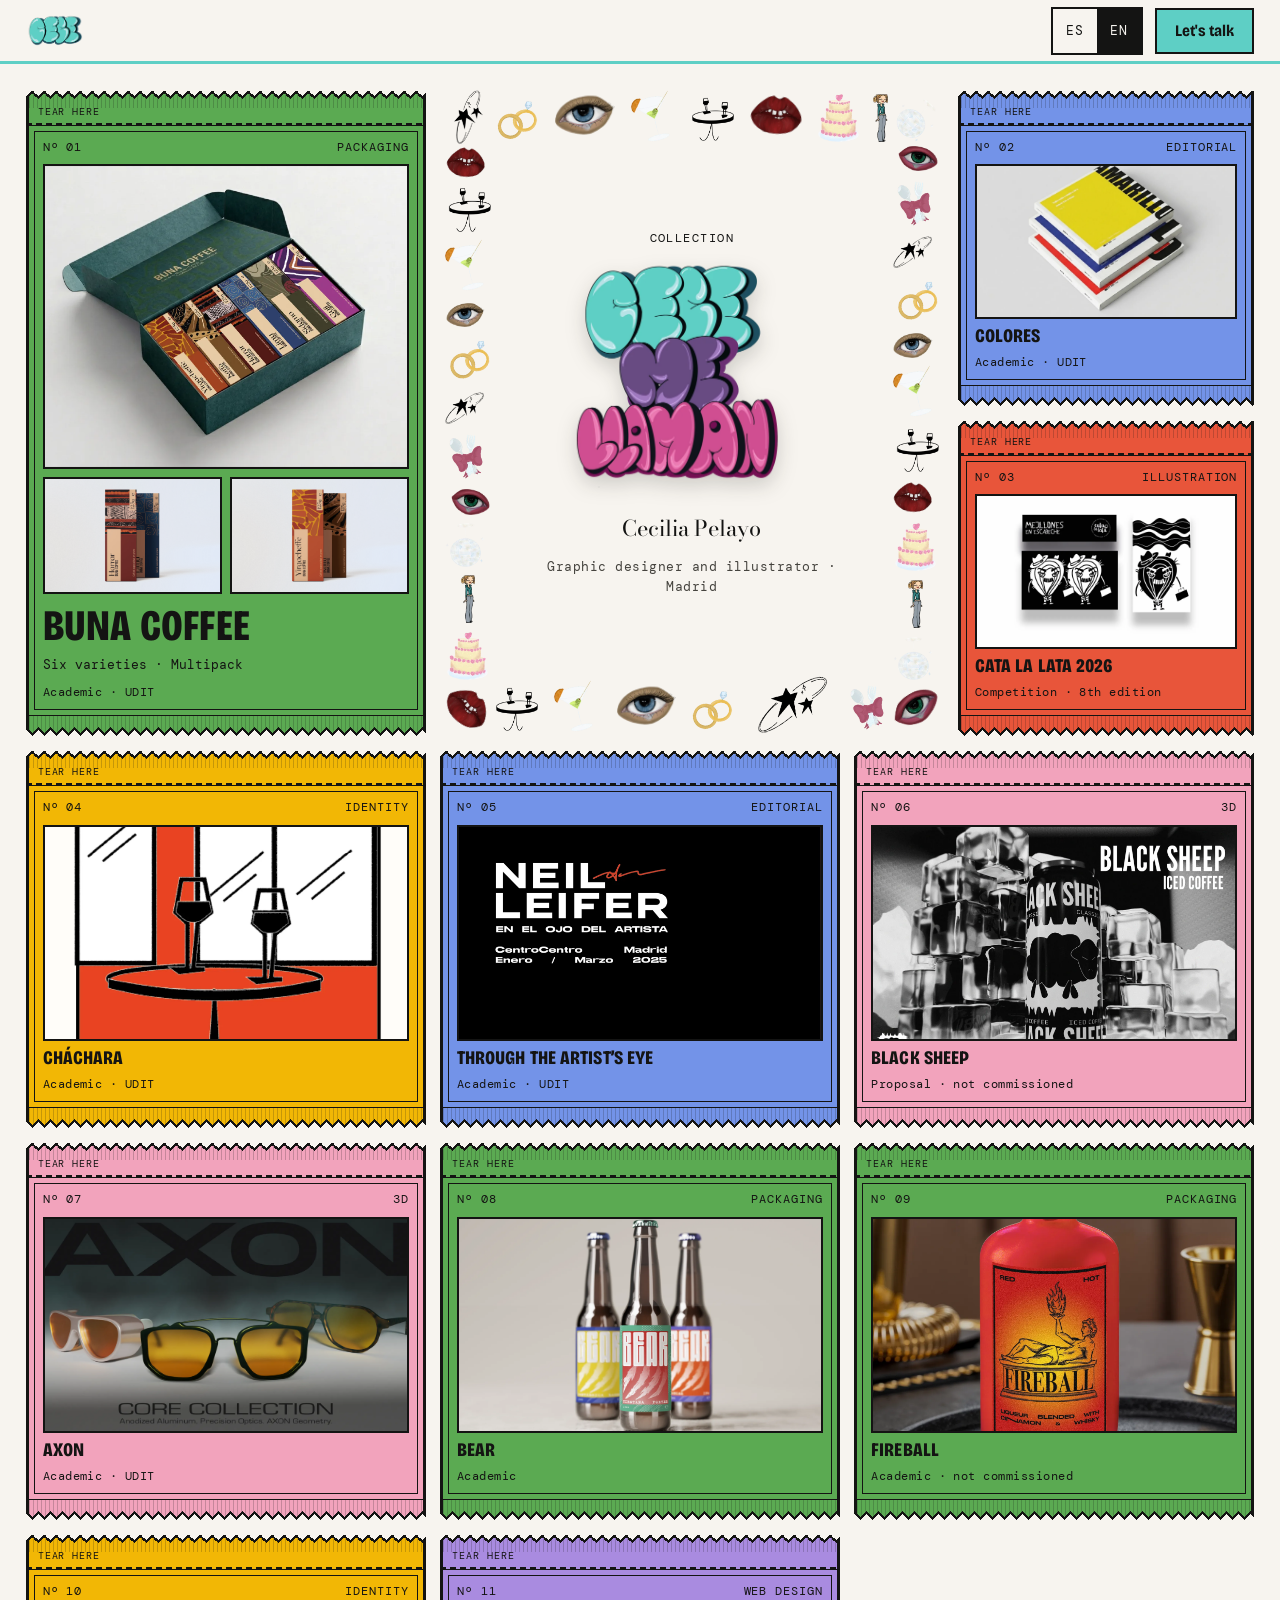
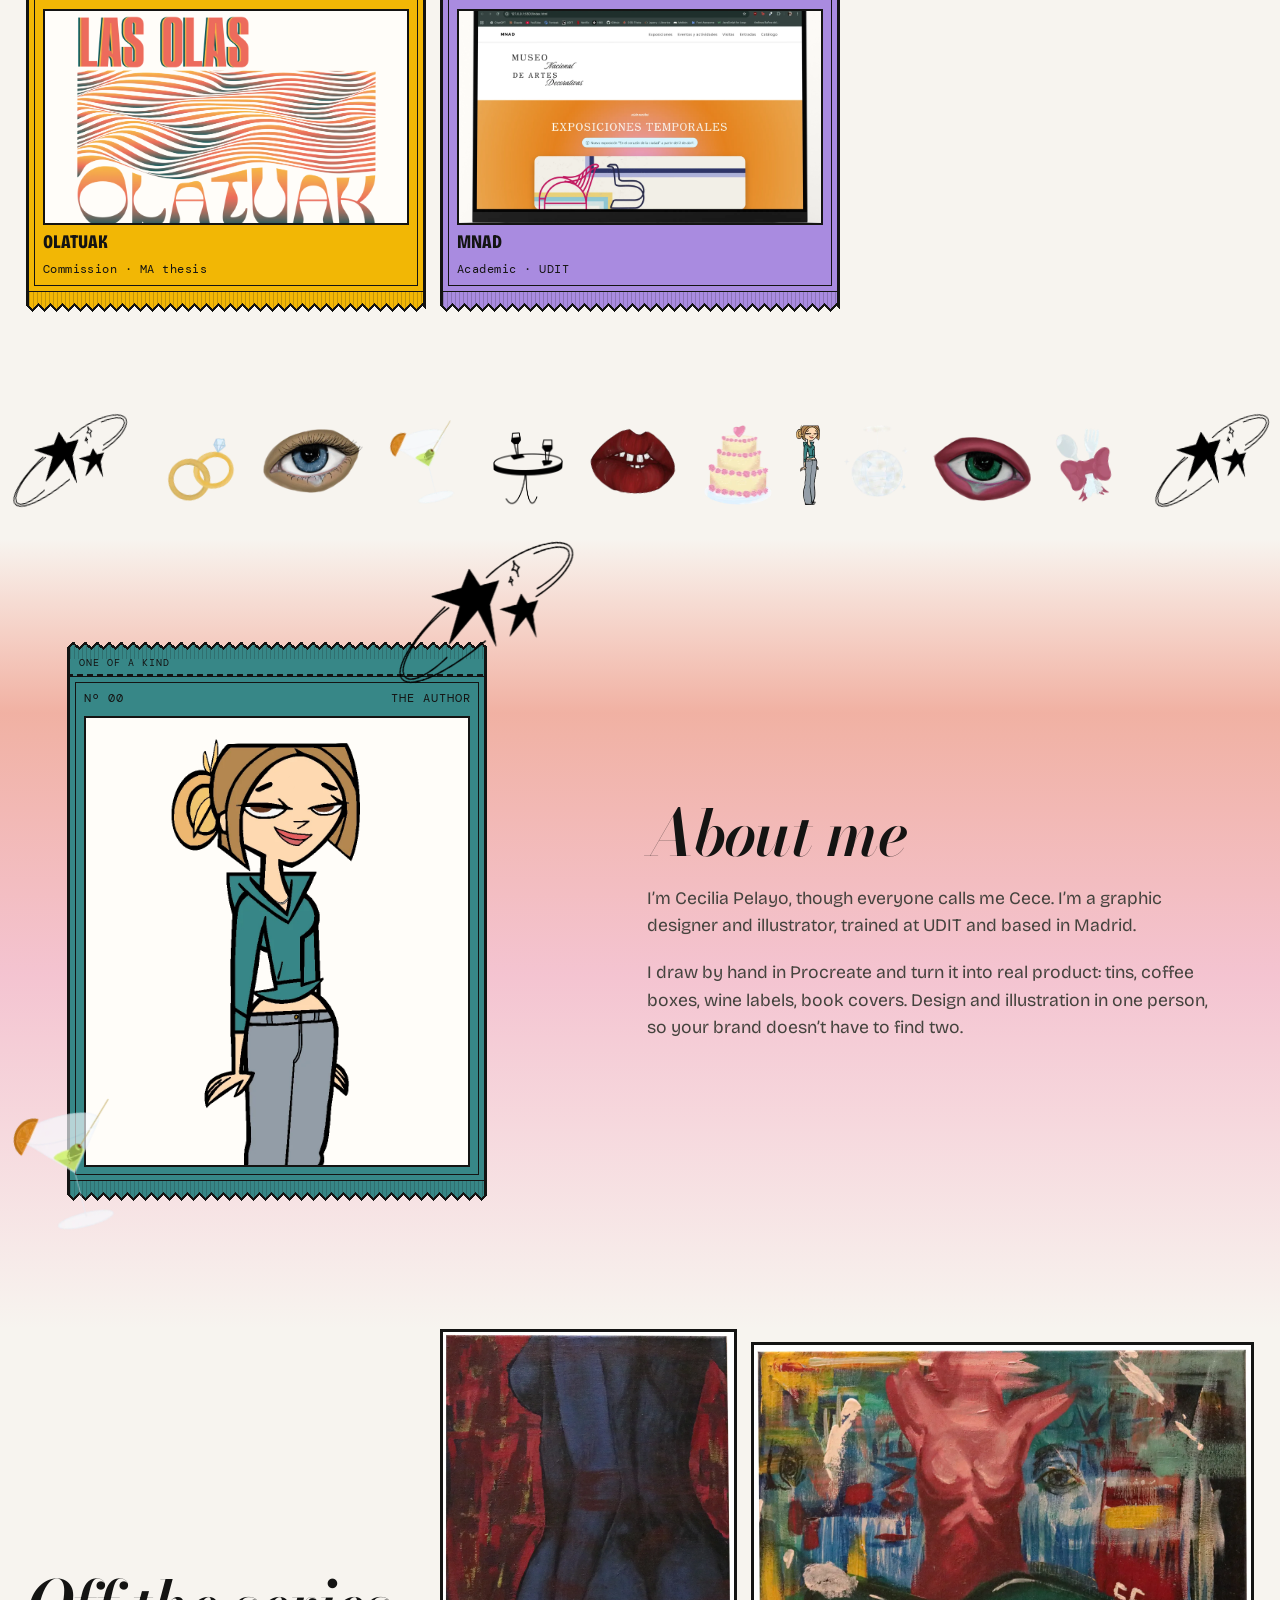
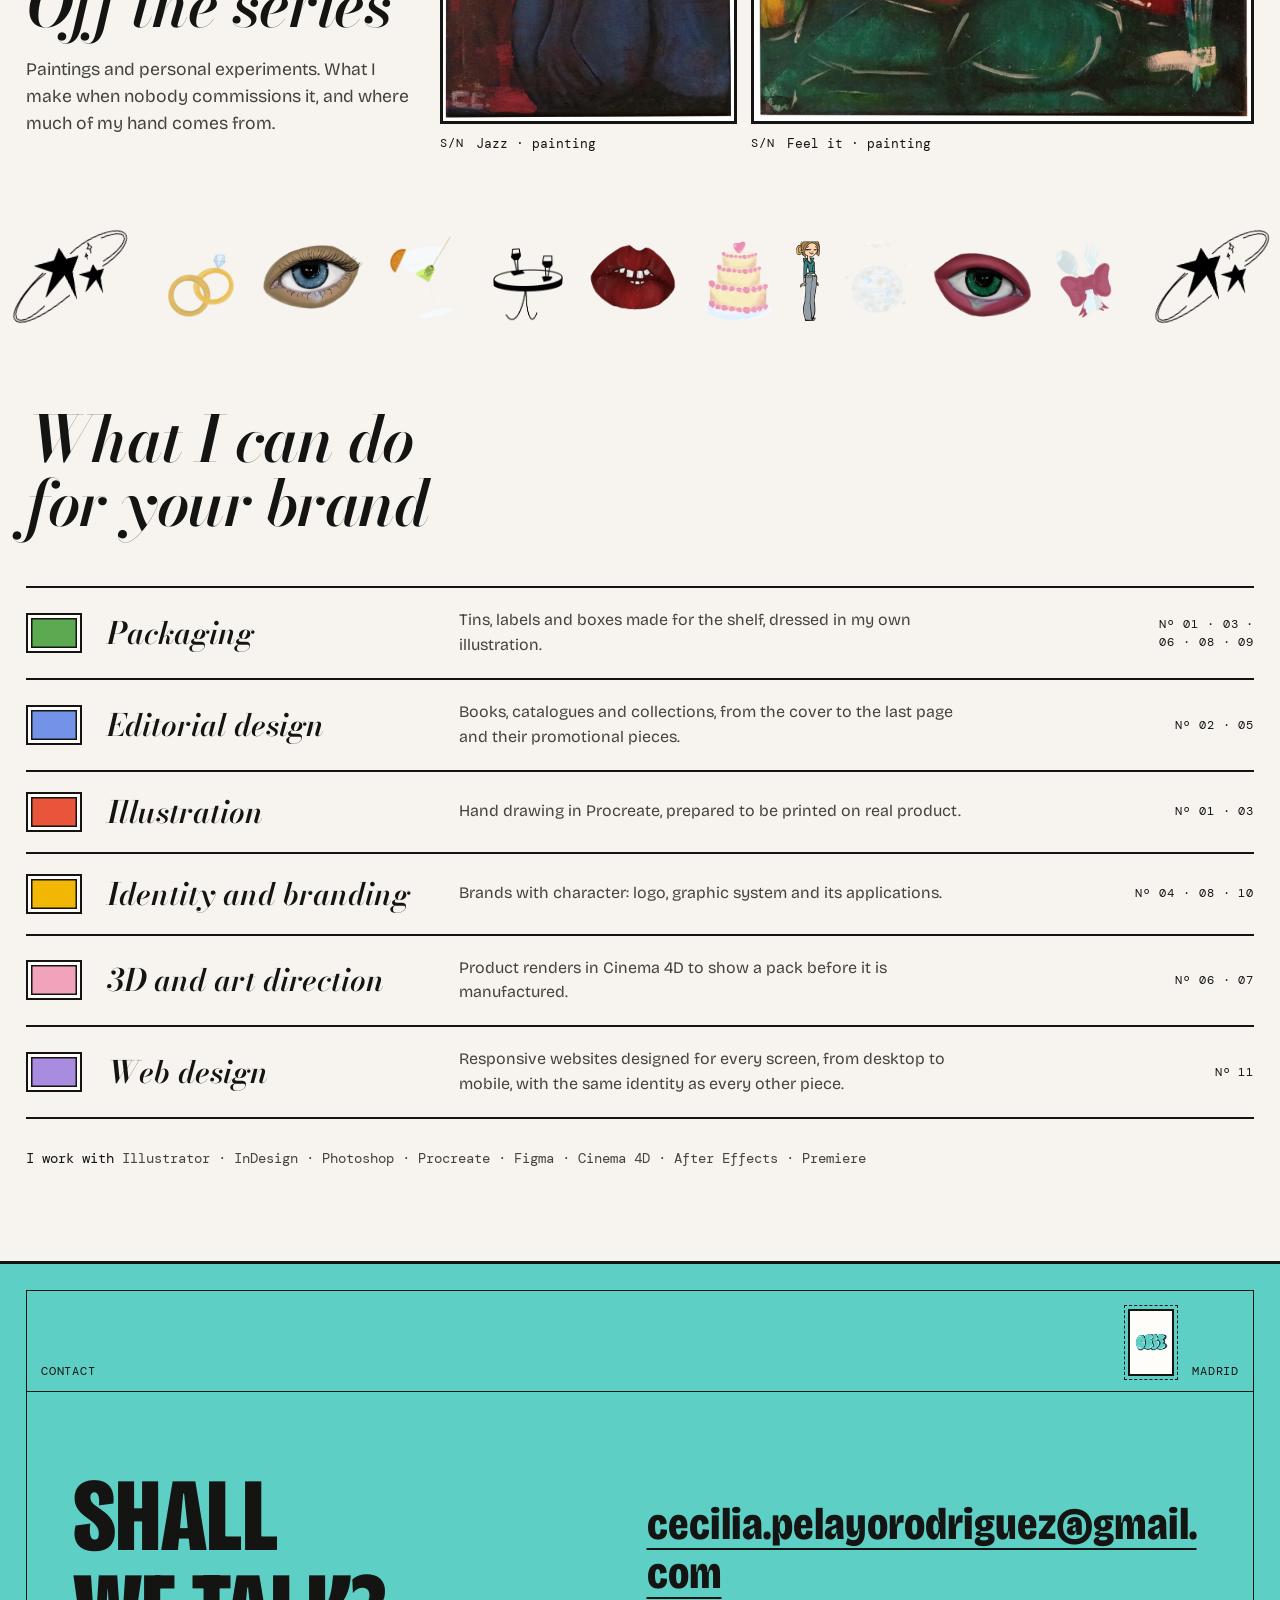
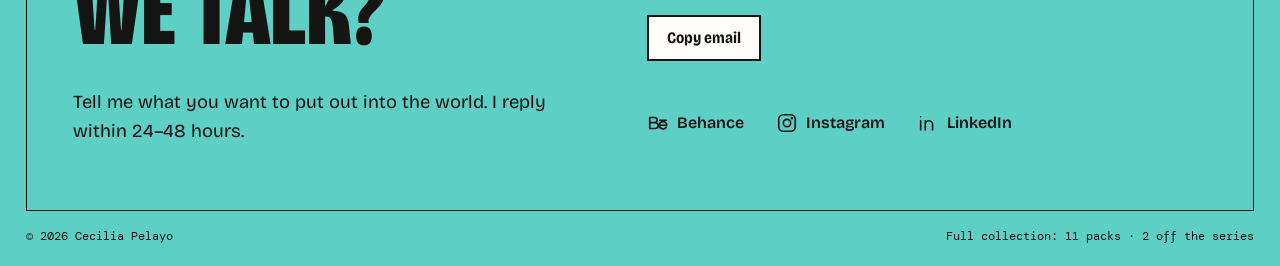
==== index.html @ 644911ad "feat(web): añadir el proyecto Nº 11 MNAD MNAD — Rediseño web: rediseño académico (UDIT, 2025) de la " ====
<!DOCTYPE html>
<html lang="es">
<head>
  <meta charset="UTF-8" />
  <meta name="viewport" content="width=device-width, initial-scale=1.0" />
  <title>Cecilia Pelayo · Diseño gráfico</title>
  <meta name="description" content="Cecilia Pelayo, diseñadora gráfica e ilustradora. Packaging, diseño editorial, ilustración e identidad: dibujo yo y lo convierto en producto." />
  <meta name="theme-color" content="#F6F3EE" />
  <link rel="icon" href="assets/img/brand/logo.webp" type="image/webp" />
  <script>
    // Si la página se va a mostrar en inglés, se oculta hasta aplicar los textos (evita el parpadeo en español)
    (function () {
      var saved = null;
      try { saved = localStorage.getItem('lang'); } catch (e) {}
      var lang = saved || (navigator.language || 'es').toLowerCase();
      if (lang.indexOf('es') !== 0) {
        var root = document.documentElement;
        root.classList.add('i18n-pending');
        // Red de seguridad: nunca se queda oculta si el JS principal falla
        setTimeout(function () { root.classList.remove('i18n-pending'); }, 1500);
      }
    })();
  </script>
  <link rel="preconnect" href="https://fonts.googleapis.com" />
  <link rel="preconnect" href="https://fonts.gstatic.com" crossorigin />
  <link href="https://fonts.googleapis.com/css2?family=Bodoni+Moda:ital,opsz,wght@0,6..96,400..700;1,6..96,400..700&family=Bricolage+Grotesque:opsz,wdth,wght@12..96,75..100,400..800&family=DM+Mono:wght@400;500&display=swap" rel="stylesheet" />
  <link rel="stylesheet" href="assets/css/style.css" />
</head>
<body>

<a class="skip-link" href="#coleccion" data-i18n="skip">Saltar a los proyectos</a>

<!-- Cabecera fija: logo, idioma y llamada a contacto -->
<header class="bar" id="bar">
  <a href="#top" class="bar-logo" aria-label="Cecilia Pelayo, inicio">
    <img src="assets/img/brand/logo.webp" alt="" width="1000" height="695" />
  </a>
  <div class="bar-actions">
    <div class="lang" role="group" aria-label="Idioma / Language">
      <button type="button" class="lang-btn" data-lang="es" aria-pressed="true">ES</button>
      <button type="button" class="lang-btn" data-lang="en" aria-pressed="false">EN</button>
    </div>
    <a href="#contacto" class="btn-action" data-i18n="cta">Hablemos</a>
  </div>
</header>

<main id="top">

  <!-- ══════════════════════════════════════
       ÁLBUM: portada con el nombre + sobres de cromos
  ══════════════════════════════════════ -->
  <section class="board" id="coleccion" aria-labelledby="name">

    <div class="master">
      <div class="master-band">
        <div class="master-frame" aria-hidden="true"></div>
        <div class="master-inner">
          <p class="master-kicker" data-i18n="album">Colección</p>
          <img class="master-logo" src="assets/img/brand/name.webp" alt="Cece me llaman" data-i18n-alt="nameAlt" width="1000" height="982" />
          <h1 class="master-claim" id="name">Cecilia Pelayo</h1>
          <p class="master-role"><span data-i18n="role">Diseñadora gráfica e ilustradora</span> <span class="place">Madrid</span></p>
        </div>
      </div>
    </div>

    <!-- Nº 01 — Buna Coffee (sobre grande). Los cromos de dentro los crea el script con data-images -->
    <button type="button" class="pack pack--lead ink-packaging" data-project="buna"
            data-images="assets/img/buna/cover.webp|assets/img/buna/1.webp|assets/img/buna/2.webp|assets/img/buna/3.webp">
      <span class="pack-cromos" aria-hidden="true"></span>
      <span class="pack-body"><span class="pack-face">
        <span class="pack-head"><span class="serial">Nº 01</span><span data-i18n="d.packaging">Packaging</span></span>
        <span class="pack-stack">
          <span class="pack-frame"><img src="assets/img/buna/cover.webp" alt="" loading="eager" /></span>
          <span class="pack-minis">
            <span class="pack-frame"><img src="assets/img/buna/1.webp" alt="" loading="eager" /></span>
            <span class="pack-frame"><img src="assets/img/buna/2.webp" alt="" loading="eager" /></span>
          </span>
        </span>
        <span class="pack-title" data-i18n="p.buna.short">Buna Coffee</span>
        <span class="pack-line" data-i18n="p.buna.line">Seis variedades · Pack colectivo</span>
        <span class="pack-ctx" data-i18n="p.buna.ctx">Académico · UDIT</span>
      </span></span>
      <span class="pack-strip" aria-hidden="true"><span data-i18n="pk.tear">Abrir por aquí</span></span>
    </button>

    <!-- Nº 02 — Colores -->
    <button type="button" class="pack ink-editorial" data-project="colores"
            data-images="assets/img/colores/1.webp|assets/img/colores/2.webp|assets/img/colores/3.webp|assets/img/colores/4.webp|assets/img/colores/5.webp|assets/img/colores/6.webp|assets/img/colores/7.webp|assets/img/colores/8.webp|assets/img/colores/9.webp|assets/img/colores/10.webp|assets/img/colores/11.webp">
      <span class="pack-cromos" aria-hidden="true"></span>
      <span class="pack-body"><span class="pack-face">
        <span class="pack-head"><span class="serial">Nº 02</span><span data-i18n="d.editorial">Editorial</span></span>
        <span class="pack-frame"><img src="assets/img/colores/cover.webp" alt="" loading="eager" /></span>
        <span class="pack-title" data-i18n="p.colores.short">Colores</span>
        <span class="pack-ctx" data-i18n="p.colores.ctx">Académico · UDIT</span>
      </span></span>
      <span class="pack-strip" aria-hidden="true"><span data-i18n="pk.tear">Abrir por aquí</span></span>
    </button>

    <!-- Nº 03 — Cata la Lata -->
    <button type="button" class="pack ink-ilustracion" data-project="cata"
            data-images="assets/img/cata-la-lata/cover.webp|assets/img/cata-la-lata/1.webp|assets/img/cata-la-lata/2.webp|assets/img/cata-la-lata/3.webp">
      <span class="pack-cromos" aria-hidden="true"></span>
      <span class="pack-body"><span class="pack-face">
        <span class="pack-head"><span class="serial">Nº 03</span><span data-i18n="d.ilustracion">Ilustración</span></span>
        <span class="pack-frame"><img src="assets/img/cata-la-lata/cover.webp" alt="" loading="eager" /></span>
        <span class="pack-title" data-i18n="p.cata.short">Cata la Lata 2026</span>
        <span class="pack-ctx" data-i18n="p.cata.ctx">Concurso · 8ª edición</span>
      </span></span>
      <span class="pack-strip" aria-hidden="true"><span data-i18n="pk.tear">Abrir por aquí</span></span>
    </button>

    <!-- Nº 04 — Cháchara -->
    <button type="button" class="pack ink-identidad" data-project="chachara"
            data-images="assets/img/chachara/cover.webp|assets/img/chachara/1.webp|assets/img/chachara/2.webp|assets/img/chachara/3.webp|assets/img/chachara/4.webp">
      <span class="pack-cromos" aria-hidden="true"></span>
      <span class="pack-body"><span class="pack-face">
        <span class="pack-head"><span class="serial">Nº 04</span><span data-i18n="d.identidad">Identidad</span></span>
        <span class="pack-frame"><img src="assets/img/chachara/cover.webp" alt="" loading="lazy" /></span>
        <span class="pack-title" data-i18n="p.chachara.short">Cháchara</span>
        <span class="pack-ctx" data-i18n="p.chachara.ctx">Académico · UDIT</span>
      </span></span>
      <span class="pack-strip" aria-hidden="true"><span data-i18n="pk.tear">Abrir por aquí</span></span>
    </button>

    <!-- Nº 05 — En el ojo del artista (Neil Leifer) -->
    <button type="button" class="pack ink-editorial" data-project="neil"
            data-images="assets/img/neil-leifer/cover.webp|assets/img/neil-leifer/1.webp|assets/img/neil-leifer/2.webp|assets/img/neil-leifer/3.webp|assets/img/neil-leifer/4.webp|assets/img/neil-leifer/5.webp|assets/img/neil-leifer/6.webp|assets/img/neil-leifer/7.webp|assets/img/neil-leifer/8.webp|assets/img/neil-leifer/9.webp|assets/img/neil-leifer/10.webp">
      <span class="pack-cromos" aria-hidden="true"></span>
      <span class="pack-body"><span class="pack-face">
        <span class="pack-head"><span class="serial">Nº 05</span><span data-i18n="d.editorial">Editorial</span></span>
        <span class="pack-frame"><img src="assets/img/neil-leifer/cover.webp" alt="" loading="lazy" /></span>
        <span class="pack-title" data-i18n="p.neil.short">En el ojo del artista</span>
        <span class="pack-ctx" data-i18n="p.neil.ctx">Académico · UDIT</span>
      </span></span>
      <span class="pack-strip" aria-hidden="true"><span data-i18n="pk.tear">Abrir por aquí</span></span>
    </button>

    <!-- Nº 06 — Black Sheep -->
    <button type="button" class="pack ink-3d" data-project="blacksheep"
            data-images="assets/img/black-sheep/cover.webp|assets/img/black-sheep/1.webp|assets/img/black-sheep/2.webp">
      <span class="pack-cromos" aria-hidden="true"></span>
      <span class="pack-body"><span class="pack-face">
        <span class="pack-head"><span class="serial">Nº 06</span><span data-i18n="d.3d">3D</span></span>
        <span class="pack-frame"><img src="assets/img/black-sheep/cover.webp" alt="" loading="lazy" /></span>
        <span class="pack-title" data-i18n="p.blacksheep.short">Black Sheep</span>
        <span class="pack-ctx" data-i18n="p.blacksheep.ctx">Propuesta · no encargo</span>
      </span></span>
      <span class="pack-strip" aria-hidden="true"><span data-i18n="pk.tear">Abrir por aquí</span></span>
    </button>

    <!-- Nº 07 — Axon. El .mp4 es un cromo de vídeo: su cartel es el .webp del mismo nombre -->
    <button type="button" class="pack ink-3d" data-project="axon"
            data-images="assets/img/axon/cover.webp|assets/img/axon/1.webp|assets/img/axon/2.webp|assets/img/axon/3.webp|assets/img/axon/4.webp|assets/img/axon/5.webp|assets/img/axon/6.webp|assets/img/axon/7.webp|assets/img/axon/8.webp|assets/img/axon/video.mp4">
      <span class="pack-cromos" aria-hidden="true"></span>
      <span class="pack-body"><span class="pack-face">
        <span class="pack-head"><span class="serial">Nº 07</span><span data-i18n="d.3d">3D</span></span>
        <span class="pack-frame"><img src="assets/img/axon/cover.webp" alt="" loading="lazy" /></span>
        <span class="pack-title" data-i18n="p.axon.short">Axon</span>
        <span class="pack-ctx" data-i18n="p.axon.ctx">Académico · UDIT</span>
      </span></span>
      <span class="pack-strip" aria-hidden="true"><span data-i18n="pk.tear">Abrir por aquí</span></span>
    </button>

    <!-- Nº 08 — Bear -->
    <button type="button" class="pack ink-packaging" data-project="bear"
            data-images="assets/img/bear/cover.webp|assets/img/bear/1.webp|assets/img/bear/2.webp|assets/img/bear/3.webp">
      <span class="pack-cromos" aria-hidden="true"></span>
      <span class="pack-body"><span class="pack-face">
        <span class="pack-head"><span class="serial">Nº 08</span><span data-i18n="d.packaging">Packaging</span></span>
        <span class="pack-frame"><img src="assets/img/bear/cover.webp" alt="" loading="lazy" /></span>
        <span class="pack-title" data-i18n="p.bear.short">Bear</span>
        <span class="pack-ctx" data-i18n="p.bear.ctx">Académico</span>
      </span></span>
      <span class="pack-strip" aria-hidden="true"><span data-i18n="pk.tear">Abrir por aquí</span></span>
    </button>

    <!-- Nº 09 — Fireball (rediseño académico de una marca real, no encargado) -->
    <button type="button" class="pack ink-packaging" data-project="fireball"
            data-images="assets/img/fireball/cover.webp|assets/img/fireball/1.webp|assets/img/fireball/2.webp|assets/img/fireball/3.webp|assets/img/fireball/4.webp|assets/img/fireball/5.webp">
      <span class="pack-cromos" aria-hidden="true"></span>
      <span class="pack-body"><span class="pack-face">
        <span class="pack-head"><span class="serial">Nº 09</span><span data-i18n="d.packaging">Packaging</span></span>
        <span class="pack-frame"><img src="assets/img/fireball/cover.webp" alt="" loading="lazy" /></span>
        <span class="pack-title" data-i18n="p.fireball.short">Fireball</span>
        <span class="pack-ctx" data-i18n="p.fireball.ctx">Académico · no encargo</span>
      </span></span>
      <span class="pack-strip" aria-hidden="true"><span data-i18n="pk.tear">Abrir por aquí</span></span>
    </button>

    <!-- Nº 10 — Olatuak (encargo para el TFM de otra persona; festival ficticio) -->
    <button type="button" class="pack ink-identidad" data-project="olatuak"
            data-images="assets/img/olatuak/cover.webp|assets/img/olatuak/1.webp|assets/img/olatuak/2.webp|assets/img/olatuak/3.webp|assets/img/olatuak/4.webp|assets/img/olatuak/5.webp|assets/img/olatuak/6.webp|assets/img/olatuak/7.webp|assets/img/olatuak/8.webp|assets/img/olatuak/9.webp|assets/img/olatuak/10.webp|assets/img/olatuak/11.webp|assets/img/olatuak/12.webp">
      <span class="pack-cromos" aria-hidden="true"></span>
      <span class="pack-body"><span class="pack-face">
        <span class="pack-head"><span class="serial">Nº 10</span><span data-i18n="d.identidad">Identidad</span></span>
        <span class="pack-frame"><img src="assets/img/olatuak/cover.webp" alt="" loading="lazy" /></span>
        <span class="pack-title" data-i18n="p.olatuak.short">Olatuak</span>
        <span class="pack-ctx" data-i18n="p.olatuak.ctx">Encargo · TFM</span>
      </span></span>
      <span class="pack-strip" aria-hidden="true"><span data-i18n="pk.tear">Abrir por aquí</span></span>
    </button>

    <!-- Nº 11 — MNAD (rediseño académico de la web de un museo real, no encargado) -->
    <button type="button" class="pack ink-web" data-project="museo"
            data-images="assets/img/museo-artes-decorativas/cover.webp|assets/img/museo-artes-decorativas/1.webp|assets/img/museo-artes-decorativas/2.webp|assets/img/museo-artes-decorativas/3.webp|assets/img/museo-artes-decorativas/4.webp|assets/img/museo-artes-decorativas/5.webp|assets/img/museo-artes-decorativas/6.webp|assets/img/museo-artes-decorativas/7.webp|assets/img/museo-artes-decorativas/8.webp|assets/img/museo-artes-decorativas/9.webp">
      <span class="pack-cromos" aria-hidden="true"></span>
      <span class="pack-body"><span class="pack-face">
        <span class="pack-head"><span class="serial">Nº 11</span><span data-i18n="d.web">Diseño web</span></span>
        <span class="pack-frame"><img src="assets/img/museo-artes-decorativas/cover.webp" alt="" loading="lazy" /></span>
        <span class="pack-title" data-i18n="p.museo.short">MNAD</span>
        <span class="pack-ctx" data-i18n="p.museo.ctx">Académico · UDIT</span>
      </span></span>
      <span class="pack-strip" aria-hidden="true"><span data-i18n="pk.tear">Abrir por aquí</span></span>
    </button>
  </section>

  <!-- Cenefa: motivos de Cecilia, los coloca main.js -->
  <div class="band" aria-hidden="true"></div>

  <!-- ══════════════════════════════════════
       SOBRE MÍ: retrato ilustrado en un sobre de la serie que no se abre, y presentación breve
  ══════════════════════════════════════ -->
  <section class="about" aria-labelledby="about-title">
    <!-- Mismo aspecto que los sobres de proyectos, pero sin la clase .pack: main.js no lo abre -->
    <div class="about-pack">
      <span class="pack-body"><span class="pack-face">
        <span class="pack-head"><span class="serial">Nº 00</span><span data-i18n="about.label">La autora</span></span>
        <span class="pack-frame"><img src="assets/img/personal/me.webp" alt="Autorretrato ilustrado de Cecilia: moño, sudadera verde azulado y vaqueros grises" data-i18n-alt="about.alt" width="1040" height="1100" loading="lazy" /></span>
      </span></span>
      <span class="pack-strip" aria-hidden="true"><span data-i18n="about.tear">Edición única</span></span>
      <!-- Pegatinas que montan sobre las esquinas del sobre -->
      <img class="sticker sticker--stars" src="assets/img/stickers/01-stars.webp" alt="" width="498" height="280" loading="lazy" />
      <img class="sticker sticker--cocktail" src="assets/img/stickers/04-cocktail.webp" alt="" width="243" height="280" loading="lazy" />
    </div>
    <div class="about-text">
      <h2 class="display" id="about-title" data-i18n="about.title">Sobre mí</h2>
      <p data-i18n="about.p1">Soy Cecilia Pelayo, aunque todo el mundo me llama Cece. Soy diseñadora gráfica e ilustradora, me he formado en UDIT y trabajo desde Madrid.</p>
      <p data-i18n="about.p2">Dibujo a mano en Procreate y lo convierto en producto real: latas, cajas de café, etiquetas de vino, cubiertas de libro. Diseño e ilustración en una misma persona, para que tu marca no tenga que buscar a dos.</p>
    </div>
  </section>

  <!-- ══════════════════════════════════════
       FUERA DE SERIE: obra personal
  ══════════════════════════════════════ -->
  <section class="offseries" aria-labelledby="offseries-title">
    <div class="offseries-text">
      <h2 class="display" id="offseries-title" data-i18n="off.title">Fuera de serie</h2>
      <p data-i18n="off.text">Pintura y experimentos personales. Lo que hago cuando nadie me lo encarga, y de donde sale buena parte de mi mano.</p>
    </div>
    <figure class="piece">
      <img src="assets/img/personal/jazz.webp" alt="Pintura «Jazz»: figura en azules y rojos" data-i18n-alt="off.jazz.alt" loading="lazy" />
      <figcaption><span class="serial">s/n</span> <span data-i18n="off.jazz">Jazz · pintura</span></figcaption>
    </figure>
    <figure class="piece piece--wide">
      <img src="assets/img/personal/feelit.webp" alt="Pintura «Feel it»: torso rojo sobre fondo de color" data-i18n-alt="off.feelit.alt" loading="lazy" />
      <figcaption><span class="serial">s/n</span> <span data-i18n="off.feelit">Feel it · pintura</span></figcaption>
    </figure>
  </section>

  <div class="band" aria-hidden="true"></div>

  <!-- ══════════════════════════════════════
       SERVICIOS + HERRAMIENTAS
  ══════════════════════════════════════ -->
  <section class="services" aria-labelledby="services-title">
    <h2 class="display" id="services-title" data-i18n="svc.title">Lo que puedo hacer por tu marca</h2>
    <ul class="svc-list">
      <li class="svc ink-packaging">
        <span class="svc-swatch" aria-hidden="true"></span>
        <h3 data-i18n="svc.packaging.t">Packaging</h3>
        <p data-i18n="svc.packaging.p">Envases, etiquetas y cajas pensados para el lineal, vestidos con ilustración propia.</p>
        <span class="svc-refs serial">Nº 01 · 03 · 06 · 08 · 09</span>
      </li>
      <li class="svc ink-editorial">
        <span class="svc-swatch" aria-hidden="true"></span>
        <h3 data-i18n="svc.editorial.t">Diseño editorial</h3>
        <p data-i18n="svc.editorial.p">Libros, catálogos y colecciones, de la cubierta a la última página y sus piezas promocionales.</p>
        <span class="svc-refs serial">Nº 02 · 05</span>
      </li>
      <li class="svc ink-ilustracion">
        <span class="svc-swatch" aria-hidden="true"></span>
        <h3 data-i18n="svc.ilustracion.t">Ilustración</h3>
        <p data-i18n="svc.ilustracion.p">Dibujo a mano en Procreate, preparado para imprimirse sobre producto real.</p>
        <span class="svc-refs serial">Nº 01 · 03</span>
      </li>
      <li class="svc ink-identidad">
        <span class="svc-swatch" aria-hidden="true"></span>
        <h3 data-i18n="svc.identidad.t">Identidad y branding</h3>
        <p data-i18n="svc.identidad.p">Marcas con carácter: logotipo, sistema gráfico y sus aplicaciones.</p>
        <span class="svc-refs serial">Nº 04 · 08 · 10</span>
      </li>
      <li class="svc ink-3d">
        <span class="svc-swatch" aria-hidden="true"></span>
        <h3 data-i18n="svc.3d.t">3D y dirección de arte</h3>
        <p data-i18n="svc.3d.p">Renders de producto en Cinema 4D para enseñar un envase antes de fabricarlo.</p>
        <span class="svc-refs serial">Nº 06 · 07</span>
      </li>
      <li class="svc ink-web">
        <span class="svc-swatch" aria-hidden="true"></span>
        <h3 data-i18n="svc.web.t">Diseño web</h3>
        <p data-i18n="svc.web.p">Webs responsive pensadas para cada pantalla, del ordenador al móvil, con la misma identidad que el resto de piezas.</p>
        <span class="svc-refs serial">Nº 11</span>
      </li>
    </ul>
    <p class="tools"><span data-i18n="svc.tools">Trabajo con</span> Illustrator · InDesign · Photoshop · Procreate · Figma · Cinema 4D · After Effects · Premiere</p>
  </section>

  <!-- ══════════════════════════════════════
       CONTACTO
  ══════════════════════════════════════ -->
  <section class="contact" id="contacto" aria-labelledby="contact-title">
    <!-- Etiqueta turquesa enmarcada como los sobres; el último cromo, el de Cecilia, se pega en su hueco -->
    <div class="contact-sleeve">
    <p class="contact-head">
      <span data-i18n="ct.head">Contacto</span>
      <span class="contact-end">
        <span class="contact-slot" aria-hidden="true"><span class="serial">Nº 12</span><span class="contact-cromo"><img src="assets/img/brand/logo.webp" alt="" width="1000" height="695" loading="lazy" /></span></span>
        <span>Madrid</span>
      </span>
    </p>
    <div class="contact-inner">
      <div class="contact-lead">
        <h2 class="contact-title" id="contact-title" data-i18n="ct.title">¿Hablamos?</h2>
        <p class="contact-text" data-i18n="ct.text">Cuéntame qué quieres sacar al mundo. Respondo en 24–48 horas.</p>
      </div>
      <div class="contact-ways">
      <div class="contact-mail">
        <a class="mail-link" href="mailto:cecilia.pelayorodriguez@gmail.com">cecilia.pelayorodriguez@gmail.com</a>
        <button type="button" class="btn-action" id="copy-mail" data-i18n="ct.copy">Copiar email</button>
        <span class="copy-status" id="copy-status" role="status" aria-live="polite"></span>
      </div>
      <ul class="social">
        <li><a href="https://www.behance.net/ceciliapelayo" target="_blank" rel="noopener">
          <svg viewBox="0 0 24 24" aria-hidden="true"><path d="M3 6h5.2a2.8 2.8 0 010 5.6H3zM3 11.6h6a3.2 3.2 0 010 6.4H3zM14 9h7M13.5 14.5h8a4 4 0 00-8 0 4 4 0 007.4 2.1"/></svg>Behance</a></li>
        <li><a href="https://instagram.com/cecemellaman" target="_blank" rel="noopener">
          <svg viewBox="0 0 24 24" aria-hidden="true"><rect x="3" y="3" width="18" height="18" rx="5"/><circle cx="12" cy="12" r="4"/><circle cx="17.3" cy="6.7" r="0.6"/></svg>Instagram</a></li>
        <li><a href="https://www.linkedin.com/in/cecilia-pr85a" target="_blank" rel="noopener">
          <svg viewBox="0 0 24 24" aria-hidden="true"><path d="M4 9.5v10M4 5.2v.1M9 19.5v-10M9 13.5a4 4 0 018 0v6"/></svg>LinkedIn</a></li>
      </ul>
      </div>
    </div>
    </div>
    <p class="colophon"><span>© 2026 Cecilia Pelayo</span><span data-i18n="ct.colophon">Colección completa: 11 sobres · 2 fuera de serie</span></p>
  </section>

</main>

<!-- ══════════════════════════════════════
     SOBRE ABIERTO: galería del proyecto como mazo de cromos
══════════════════════════════════════ -->
<dialog class="drawer" id="drawer" aria-labelledby="drawer-title">
  <div class="drawer-gallery">
    <div class="drawer-stage">
      <div class="deck" id="deck"></div>
    </div>
    <div class="drawer-controls">
      <button type="button" class="nav-btn" id="prev" aria-label="Imagen anterior" data-i18n-aria="g.prev">
        <svg viewBox="0 0 16 16" aria-hidden="true"><path d="M10 3L5 8l5 5"/></svg>
      </button>
      <span class="serial" id="counter" aria-live="polite">1 / 1</span>
      <button type="button" class="nav-btn" id="next" aria-label="Imagen siguiente" data-i18n-aria="g.next">
        <svg viewBox="0 0 16 16" aria-hidden="true"><path d="M6 3l5 5-5 5"/></svg>
      </button>
    </div>
  </div>
  <div class="drawer-info">
    <button type="button" class="close-btn" id="close" autofocus aria-label="Cerrar" data-i18n-aria="g.close">
      <svg viewBox="0 0 16 16" aria-hidden="true"><path d="M3 3l10 10M13 3L3 13"/></svg>
    </button>
    <h2 class="drawer-title display" id="drawer-title"></h2>
    <div class="drawer-desc" id="drawer-desc"></div>
    <dl class="drawer-meta" id="drawer-meta"></dl>
    <!-- Base de la etiqueta: número de serie y disciplina en la tinta del proyecto -->
    <p class="drawer-base"><span class="serial" id="drawer-serial"></span><span id="drawer-disc"></span></p>
  </div>
  <!-- Vuelo de los cromos del abanico al mazo: dentro del diálogo para quedar por encima de su fondo -->
  <div class="flight" id="flight" aria-hidden="true"></div>
</dialog>

<!-- Cursor «Ver» solo sobre los sobres -->
<div class="look" id="look" aria-hidden="true"></div>

<script src="assets/js/i18n.js"></script>
<script src="assets/js/main.js"></script>
</body>
</html>
---- assets/css/style.css ----
/* ══════════════════════════════════════════════════
   EL ÁLBUM — colección de cromos
   El nombre es la portada del álbum y cada proyecto, un sobre numerado de la colección.
══════════════════════════════════════════════════ */

/* ── Tokens ── */
:root {
  --board:   #F7F4EF;   /* cartón del álbum: fondo de página */
  --card:    #FFFDF9;   /* cartoncillo de etiqueta */
  --ink:     #141413;   /* tinta negra */
  --ink-soft:#45433E;   /* texto secundario */
  --red:     #E8553A;   /* bermellón · ilustración */
  --blue:    #7393E8;   /* azul aciano · editorial */
  --green:   #5BAA52;   /* verde hoja · packaging */
  --yellow:  #F2B705;   /* amarillo · identidad */
  --pink:    #F2A3BC;   /* rosa · 3D */
  --lilac:   #A98BE0;   /* lila · diseño web */
  --turq:    #5ECFC5;   /* turquesa del logo: acciones, progreso de la barra y banda de contacto */

  --display: 'Bodoni Moda', 'Didot', serif;
  --sans:    'Bricolage Grotesque', system-ui, sans-serif;
  --mono:    'DM Mono', ui-monospace, monospace;

  --bar-h: 64px;
  --pad: clamp(16px, 2vw, 28px);
  --gap: clamp(10px, 1.1vw, 18px);
  --ease-out: cubic-bezier(0.16, 1, 0.3, 1);

  /* Cenefas: motivos de Cecilia (lista en main.js) */
  --band-motif: 80px;   /* alto de referencia de los motivos de la cenefa */
  --frame-motif: 48px;  /* alto de referencia de los motivos del marco de la portada */
}

/* Una tinta por disciplina */
.ink-ilustracion { --field: var(--red); }
.ink-editorial   { --field: var(--blue); }
.ink-packaging   { --field: var(--green); }
.ink-identidad   { --field: var(--yellow); }
.ink-3d          { --field: var(--pink); }
.ink-web         { --field: var(--lilac); }

/* ── Base ── */
*, *::before, *::after { box-sizing: border-box; margin: 0; padding: 0; }

html {
  scroll-behavior: smooth;
  scroll-padding-top: calc(var(--bar-h) + 12px);
  /* Sin el recuadro gris de iOS al tocar: los botones ya tienen su propio estado */
  -webkit-tap-highlight-color: transparent;
  scrollbar-color: var(--ink) var(--board);
  -webkit-text-size-adjust: 100%;
}
html.is-locked { overflow: hidden; }
/* Fondo del lienzo, el que pinta el navegador al estirar la página (rebote) y bajo la barra de
   Safari de iPhone: cartón en la mitad superior, como la barra, y turquesa en la inferior, como la
   banda de contacto. El script marca .past-half al pasar la mitad; sin script se queda en cartón */
html { background: var(--board); }
html.past-half { background: var(--turq); }

body {
  color: var(--ink);
  font-family: var(--sans);
  font-size: 1rem;
  line-height: 1.55;
  padding-top: var(--bar-h);
  overflow-x: hidden;
  -webkit-font-smoothing: antialiased;
}

main { background: var(--board); }
img { display: block; max-width: 100%; }
[hidden] { display: none !important; }

/* Mientras se aplica el idioma inglés no se pinta el texto en español */
/* Se ocultan los hijos y no los contenedores, para que sus fondos crema sigan tapando el del body */
.i18n-pending .bar > *,
.i18n-pending main > * { visibility: hidden; }
button { font: inherit; color: inherit; }
a { color: inherit; text-underline-offset: 0.2em; text-decoration-thickness: 2px; }

::selection { background: var(--turq); color: var(--ink); }

:focus-visible {
  outline: 3px solid var(--ink);
  outline-offset: 3px;
}

.serial {
  font-family: var(--mono);
  font-size: 0.75rem;
  letter-spacing: 0.08em;
  text-transform: uppercase;
  font-variant-numeric: tabular-nums;
}

.display {
  font-family: var(--display);
  font-style: italic;
  font-weight: 600;
  font-size: clamp(2.4rem, 5vw, 4.5rem);
  line-height: 1;
  letter-spacing: -0.02em;
  text-wrap: balance;
}

.skip-link {
  position: absolute;
  left: var(--pad);
  top: -100px;
  z-index: 200;
  background: var(--turq);
  border: 2px solid var(--ink);
  padding: 0.5rem 1rem;
  font-weight: 700;
}
.skip-link:focus { top: 12px; }

/* ══════════════════════════════════════════════════
   CABECERA
══════════════════════════════════════════════════ */
.bar {
  position: fixed;
  inset: 0 0 auto 0;
  z-index: 100;
  height: var(--bar-h);
  padding: 0 var(--pad);
  display: flex;
  align-items: center;
  justify-content: space-between;
  background: var(--board);
  border-bottom: 2px solid transparent;
  transition: border-color 0.3s ease;
}
.bar.scrolled { border-bottom-color: var(--ink); }

.bar-logo {
  /* Zona de toque de al menos 44 px aunque el logo mida menos */
  display: flex;
  align-items: center;
  min-width: 44px;
  min-height: 44px;
}
.bar-logo img { height: 40px; width: auto; }

.bar-actions { display: flex; align-items: center; gap: 12px; }

.lang { display: flex; border: 2px solid var(--ink); }
.lang-btn {
  background: transparent;
  border: 0;
  min-width: 44px;
  min-height: 44px;
  font-family: var(--mono);
  font-size: 0.8rem;
  letter-spacing: 0.08em;
  cursor: pointer;
}
.lang-btn[aria-pressed="true"] { background: var(--ink); color: var(--board); }
.lang-btn:not([aria-pressed="true"]):hover { background: var(--card); }

/* Botón de acción: el turquesa del logo, reservado a lo que se pulsa */
.btn-action {
  display: inline-flex;
  align-items: center;
  min-height: 44px;
  padding: 0.55rem 1.15rem;
  background: var(--turq);
  color: var(--ink);
  border: 2px solid var(--ink);
  font-family: var(--sans);
  font-weight: 700;
  font-variation-settings: 'wdth' 85;
  font-size: 1rem;
  text-decoration: none;
  cursor: pointer;
  transition: transform 0.25s var(--ease-out), box-shadow 0.25s var(--ease-out);
}
.btn-action:hover {
  transform: translateY(-2px);
  box-shadow: 0 6px 14px -6px rgba(20, 20, 19, 0.45);
}
.btn-action:active { transform: translateY(0); box-shadow: none; }

/* ══════════════════════════════════════════════════
   ÁLBUM
══════════════════════════════════════════════════ */
.board {
  /* Filas 1-2 dejan asomar ~150px de la fila 3 en la primera pantalla */
  --row: max(240px, calc((100svh - var(--bar-h) - var(--pad) - 2 * var(--gap) - 150px) / 2));
  display: grid;
  grid-template-columns: repeat(12, minmax(0, 1fr));
  grid-template-rows: var(--row) var(--row) clamp(300px, 42svh, 440px);
  /* Filas de proyectos añadidos: misma altura que la tercera, en filas de tres sobres */
  grid-auto-rows: clamp(300px, 42svh, 440px);
  gap: var(--gap);
  padding: var(--pad);
  /* El abanico de cromos sobresale por los lados: sin recorte, el móvil ensancha la página */
  overflow-x: clip;
}

.master                         { grid-column: 5 / 10;  grid-row: 1 / 3; }
.pack[data-project="buna"]      { grid-column: 1 / 5;   grid-row: 1 / 3; }
.pack[data-project="colores"]   { grid-column: 10 / 13; grid-row: 1; }
.pack[data-project="cata"]      { grid-column: 10 / 13; grid-row: 2; }
.pack[data-project="chachara"]  { grid-column: 1 / 5;   grid-row: 3; }
.pack[data-project="neil"]      { grid-column: 5 / 9;   grid-row: 3; }
.pack[data-project="blacksheep"]{ grid-column: 9 / 13;  grid-row: 3; }
.pack[data-project="axon"]      { grid-column: 1 / 5;   grid-row: 4; }
.pack[data-project="bear"]      { grid-column: 5 / 9;   grid-row: 4; }
.pack[data-project="fireball"]  { grid-column: 9 / 13;  grid-row: 4; }
.pack[data-project="olatuak"]   { grid-column: 1 / 5;   grid-row: 5; }
.pack[data-project="museo"]     { grid-column: 5 / 9;   grid-row: 5; }

/* ── Portada del álbum ── */
.master {
  display: flex;
  min-height: 0;
}
/* Sin bordes ni fondo: el marco de motivos rodea el nombre sobre el cartón de la página */
.master-band {
  --frame: calc(var(--frame-motif) + 8px);
  flex: 1;
  display: flex;
  position: relative;
  padding: var(--frame);
}
.master-inner {
  flex: 1;
  display: flex;
  flex-direction: column;
  align-items: center;
  justify-content: center;
  text-align: center;
  padding: clamp(16px, 2.5vw, 40px);
}
.master-kicker {
  margin-bottom: 0.75rem;
  font-family: var(--mono);
  font-size: 0.75rem;
  letter-spacing: 0.12em;
  text-transform: uppercase;
}
.master-logo {
  /* Rotulado «CECE ME LLAMAN»: ocupa el alto que ocupaban el logo y el nombre juntos */
  width: clamp(165px, min(18.5vw, 29.5svh), 300px);
  height: auto;
  position: relative;
  z-index: 2;
  filter: drop-shadow(0 8px 10px rgba(20, 20, 19, 0.18));
  transition: transform 0.4s var(--ease-out);
  will-change: transform;
}
.master-claim {
  margin-top: clamp(1rem, 1.8vw, 1.6rem);
  font-family: var(--display);
  font-weight: 400; /* es el h1: sin la negrita del navegador */
  font-size: clamp(1.15rem, 1.7vw, 1.6rem);
  line-height: 1.25;
  max-width: 22ch;
  text-wrap: balance;
}
.master-role {
  margin-top: 0.9rem;
  font-family: var(--mono);
  font-size: 0.8rem;
  letter-spacing: 0.04em;
  color: var(--ink-soft);
}
.master-role .place::before { content: '· '; }

/* ── Sobre de cromos ── */
.pack,
.about-pack {
  --strip-h: 34px;
  --tooth: 7px;
  --tooth-w: 12px;
  position: relative;
  display: flex;
  flex-direction: column;
  min-height: 0;
  padding: var(--strip-h) 0 0;
  border: 0;
  background: none;
  text-align: left;
  cursor: pointer;
  isolation: isolate;
  transition: filter 0.35s ease;
}
.pack:focus-visible { outline: 3px solid var(--ink); outline-offset: 4px; }

/* Dientes de la soldadura: triángulos repetidos en el borde, recortados con máscara.
   La capa negra hace de filete exterior y el papel, 3 px más adentro, lleva la tinta */
.pack-strip,
.pack-strip::before {
  -webkit-mask:
    conic-gradient(from 135deg at 50% 0, #000 90deg, #0000 0) var(--mx, 0px) 0 / var(--tooth-w) var(--tooth) repeat-x,
    linear-gradient(#000 0 0) 0 calc(var(--tooth) - 0.5px) / 100% 100% no-repeat;
          mask:
    conic-gradient(from 135deg at 50% 0, #000 90deg, #0000 0) var(--mx, 0px) 0 / var(--tooth-w) var(--tooth) repeat-x,
    linear-gradient(#000 0 0) 0 calc(var(--tooth) - 0.5px) / 100% 100% no-repeat;
}
.pack-body,
.pack-face {
  -webkit-mask:
    conic-gradient(from -45deg at 50% 100%, #000 90deg, #0000 0) var(--mx, 0px) 100% / var(--tooth-w) var(--tooth) repeat-x,
    linear-gradient(#000 0 0) 0 0 / 100% calc(100% - var(--tooth) + 0.5px) no-repeat;
          mask:
    conic-gradient(from -45deg at 50% 100%, #000 90deg, #0000 0) var(--mx, 0px) 100% / var(--tooth-w) var(--tooth) repeat-x,
    linear-gradient(#000 0 0) 0 0 / 100% calc(100% - var(--tooth) + 0.5px) no-repeat;
}

/* Cuerpo: capa negra con el papel en la tinta de la disciplina dentro */
.pack-body {
  position: relative;
  z-index: 2;
  flex: 1;
  min-height: 0;
  display: flex;
  padding: 2px 3px 3px;
  background: var(--ink);
}
.pack-face {
  --mx: -3px;
  position: relative;
  flex: 1;
  min-width: 0;
  display: flex;
  flex-direction: column;
  gap: 8px;
  padding: 12px 14px calc(var(--tooth) + 24px);
  background: var(--field);
}
/* Filete interior de etiqueta, por encima de la soldadura */
.pack-face::before {
  content: '';
  position: absolute;
  inset: 5px 5px calc(var(--tooth) + 16px);
  border: 1.5px solid var(--ink);
  pointer-events: none;
}
/* Soldadura inferior: estrías verticales del sellado */
.pack-face::after {
  content: '';
  position: absolute;
  inset: auto 0 0 0;
  height: calc(var(--tooth) + 11px);
  background: repeating-linear-gradient(90deg, rgba(20, 20, 19, 0.2) 0 1px, transparent 1px 4px);
  border-top: 1.5px solid var(--ink);
}

.pack-head {
  display: flex;
  justify-content: space-between;
  gap: 8px;
  font-family: var(--mono);
  font-size: 0.75rem;
  letter-spacing: 0.08em;
  text-transform: uppercase;
}

.pack-frame {
  flex: 1;
  min-height: 0;
  overflow: hidden;
  border: 2px solid var(--ink);
  background: var(--card);
}
.pack-frame img {
  width: 100%;
  height: 100%;
  object-fit: cover;
  transition: transform 0.7s var(--ease-out);
}

.pack-title {
  font-family: var(--sans);
  font-weight: 800;
  font-variation-settings: 'wdth' 75;
  font-size: clamp(1.15rem, 1.5vw, 1.6rem);
  line-height: 0.95;
  text-transform: uppercase;
  letter-spacing: 0.005em;
}
/* Sobre grande: imagen apaisada arriba y rotulación grande abajo, como un sobre de colección */
.pack-stack {
  flex: 1;
  min-height: 0;
  display: grid;
  grid-template-rows: minmax(0, 2.6fr) minmax(0, 1fr);
  gap: 8px;
}
.pack-stack > .pack-frame { height: 100%; }
/* Las otras dos latas de la serie, debajo de la principal */
.pack-minis {
  display: grid;
  grid-template-columns: 1fr 1fr;
  gap: 8px;
  min-height: 0;
}
.pack-minis .pack-frame { min-height: 0; height: 100%; }
.pack--lead .pack-title { margin-top: 4px; font-size: clamp(2rem, min(3.4vw, 6svh), 3.4rem); }
.pack--lead .pack-line {
  font-family: var(--mono);
  font-size: 0.8rem;
}

/* Encuadre de cada portada para no cortar su propia rotulación */
.pack[data-project="neil"] .pack-frame img { object-position: 50% 0%; }
.pack[data-project="blacksheep"] .pack-frame img { object-position: 100% 0%; }

.pack-ctx {
  font-family: var(--mono);
  font-size: 0.75rem;
  letter-spacing: 0.04em;
}

/* Tira de rasgado: soldadura superior con la línea troquelada; gira sobre su extremo derecho */
.pack-strip {
  position: absolute;
  inset: 0 0 auto 0;
  z-index: 3;
  height: calc(var(--strip-h) + 1px);
  background: var(--ink);
  transform-origin: 100% 100%;
  transition: transform 0.36s var(--ease-out);
}
.pack-strip::before {
  --mx: -3px;
  content: '';
  position: absolute;
  inset: 3px 3px 0;
  background:
    repeating-linear-gradient(90deg, rgba(20, 20, 19, 0.2) 0 1px, transparent 1px 4px) 0 0 / 100% calc(var(--tooth) + 8px) no-repeat,
    var(--field);
}
/* Línea troquelada por donde se rasga */
.pack-strip::after {
  content: '';
  position: absolute;
  inset: auto 0 0 0;
  height: 2px;
  background: repeating-linear-gradient(90deg, var(--ink) 0 6px, transparent 6px 10px);
}
.pack-strip span {
  position: absolute;
  left: 12px;
  bottom: 5px;
  font-family: var(--mono);
  font-size: 0.6rem;
  letter-spacing: 0.1em;
  text-transform: uppercase;
  white-space: nowrap;
}

/* Cromos guardados dentro: detrás del cuerpo, centrados y con la altura del sobre */
.pack-cromos {
  position: absolute;
  top: calc(var(--strip-h) + 6px);
  bottom: 14px;
  left: 50%;
  z-index: 1;
  max-width: 80%;
  aspect-ratio: 5 / 7;
  transform: translateX(-50%);
}
.pack-cromos .cromo {
  position: absolute;
  inset: 0;
  transform-origin: 50% 100%;
  transition: transform 0.36s var(--ease-out);
}
/* El sobre que se abre nunca baja de tinta, aunque el puntero pase a otro sobre durante la apertura,
   y queda por encima de la barra fija (100) para que la tira y el abanico no se corten bajo ella.
   Con ratón el sobre sigue en hover al pulsarlo: el selector con :hover/:focus-visible gana al
   z-index 3 del hover, que va después */
.pack.is-opening,
.pack.is-opening:hover,
.pack.is-opening:focus-visible { z-index: 101; filter: none !important; }
.pack.is-opening .pack-strip,
.pack.is-opening .cromo { transition: none; }

/* Estados con puntero: la tira se entreabre, asoma el primer cromo y los demás sobres
   bajan de tinta, enteros y opacos. En táctil no se aplican para que no se queden pegados */
@media (hover: hover) {
  .pack:hover, .pack:focus-visible { z-index: 3; }
  .pack:hover .pack-strip,
  .pack:focus-visible .pack-strip { transform: translateY(-10px) rotate(-4deg); }
  .pack:hover .cromo.is-front,
  .pack:focus-visible .cromo.is-front { transform: translateY(-20px); }
  .pack:hover .pack-frame img { transform: scale(1.04); }
  .board:has(.pack:hover) .pack:not(:hover) { filter: saturate(0.45); }
}

/* ── Cromo: imagen con borde de cartoncillo y su número ── */
.cromo {
  display: flex;
  flex-direction: column;
  padding: 6px 6px 0;
  background: var(--card);
  border: 2px solid var(--ink);
}
.cromo-img {
  flex: 1;
  min-height: 0;
  display: grid;
  place-items: center;
  overflow: hidden;
  border: 1.5px solid var(--ink);
  background: #EEEAE2;
}
.cromo-img img { width: 100%; height: 100%; object-fit: cover; }
/* Cromo de vídeo: el botón de reproducir es una acción (turquesa) centrada sobre el cartel;
   al pulsarlo, el vídeo con sus controles cubre el cartel */
.cromo--video .cromo-img { position: relative; }
.cromo-img video {
  position: absolute;
  inset: 0;
  width: 100%;
  height: 100%;
  object-fit: contain;
  background: var(--ink);
}
/* Con .nav-btn delante: el botón base de la galería va después y pinta en cartoncillo */
.nav-btn.cromo-play {
  position: absolute;
  inset: 0;
  margin: auto;
  width: 56px;
  height: 56px;
  background: var(--turq);
}
.nav-btn.cromo-play svg { width: 20px; height: 20px; fill: currentColor; }
/* Aviso de vídeo roto: cubre el cartel como lo cubriría el vídeo */
.cromo--video .stage-error {
  position: absolute;
  inset: 0;
  display: grid;
  place-items: center;
  padding: 12px;
  background: var(--card);
}
.cromo-num {
  padding: 4px 1px 5px;
  font-family: var(--mono);
  font-size: 0.6rem;
  letter-spacing: 0.06em;
  font-variant-numeric: tabular-nums;
}

/* Cursor «Ver» */
@media (hover: hover) and (pointer: fine) {
  .pack { cursor: none; }
}
.look {
  position: fixed;
  top: 0;
  left: 0;
  z-index: 150;
  width: 76px;
  height: 76px;
  margin: -38px 0 0 -38px;
  display: grid;
  place-items: center;
  border-radius: 50%;
  background: var(--turq);
  border: 2px solid var(--ink);
  font-family: var(--sans);
  font-weight: 700;
  font-size: 0.95rem;
  pointer-events: none;
  opacity: 0;
  scale: 0.5;
  transition: opacity 0.2s ease, scale 0.25s var(--ease-out);
}
.look.on { opacity: 1; scale: 1; }

/* ══════════════════════════════════════════════════
   CENEFA
══════════════════════════════════════════════════ */
.band {
  --motif-h: var(--band-motif);
  display: flex;
  height: calc(var(--band-motif) * 1.25);
  margin: clamp(40px, 6vw, 88px) 0;
  padding-inline: var(--pad);
}

/* Tira de motivos: solo motivos enteros, el aire sobrante se reparte entre ellos.
   Sin recorte: los motivos inclinados pueden asomar un poco por arriba y por abajo. */
.motif-run {
  flex: 1;
  display: flex;
  align-items: center;
  justify-content: space-between;
  min-width: 0;
}
.motif-run--v { flex-direction: column; }

/* Cenefa en carrusel (main.js solo la activa sin movimiento reducido): de lado a lado
   de la pantalla, separación fija y una vuelta completa de la secuencia por ciclo */
.band--moving {
  padding-inline: 0;
  overflow-x: clip;
}
.band--moving .motif-run {
  flex: none;
  width: max-content;
  justify-content: flex-start;
  gap: 24px; /* = CAROUSEL_GAP en main.js */
}
@media (prefers-reduced-motion: no-preference) {
  .band--moving .motif-run { animation: band-run linear infinite; }
  .band--reverse .motif-run { animation-direction: reverse; }
}
@media (hover: hover) {
  .band--moving:hover .motif-run { animation-play-state: paused; }
}
@keyframes band-run {
  to { transform: translateX(calc(-1 * var(--cycle))); }
}
/* Tamaño, márgenes, inclinación y desplazamiento los fija main.js para cada motivo */
.motif {
  display: block;
  flex: none;
  user-select: none;
  -webkit-user-drag: none;
}

/* Marco de la portada: cuatro tiras en sentido horario y un motivo en diagonal en cada esquina */
.master-frame {
  --motif-h: var(--frame-motif);
  position: absolute;
  inset: 0;
  pointer-events: none;
}
.master-frame > * { position: absolute; }
.master-frame .side-top,
.master-frame .side-bottom { left: var(--frame); right: var(--frame); height: var(--frame); }
.master-frame .side-top    { top: 0; }
.master-frame .side-bottom { bottom: 0; flex-direction: row-reverse; }
.master-frame .side-left,
.master-frame .side-right  { top: var(--frame); bottom: var(--frame); width: var(--frame); align-items: center; }
.master-frame .side-right  { right: 0; }
.master-frame .side-left   { left: 0; flex-direction: column-reverse; }
.master-frame .corner {
  width: var(--frame);
  height: var(--frame);
  display: grid;
  place-items: center;
}
.master-frame .corner-tl { top: 0; left: 0; }
.master-frame .corner-tr { top: 0; right: 0; }
.master-frame .corner-br { bottom: 0; right: 0; }
.master-frame .corner-bl { bottom: 0; left: 0; }

/* ══════════════════════════════════════════════════
   SOBRE MÍ
   Retrato de la autora en un sobre de la serie sobre un degradado a sangre: franjas de bermellón y rosa
   rebajados hacia el cartón que aparecen desde él bajo la cenefa y se funden con él justo
   antes de «Fuera de serie».
   Va en espejo de «Fuera de serie» (imagen a la izquierda) porque las dos secciones van seguidas.
   Excepción a DESIGN.md propia de esta sección: el degradado.
══════════════════════════════════════════════════ */
/* El degradado arranca en cartón 24px bajo la cenefa, sin corte visible */
.band:has(+ .about) { margin-bottom: 24px; }
.about {
  --about-top: color-mix(in srgb, var(--red) 42%, var(--board));
  --about-mid: color-mix(in srgb, var(--pink) 60%, var(--board));
  display: grid;
  grid-template-columns: repeat(12, minmax(0, 1fr));
  gap: var(--gap);
  align-items: center;
  /* El degradado empieza y termina en cartón: los rellenos dejan aire para las dos transiciones */
  padding: clamp(64px, 8vw, 120px) var(--pad) clamp(72px, 10vw, 150px);
  background: linear-gradient(to bottom, var(--board), var(--about-top) 22%, var(--about-mid) 55%, var(--board));
  /* Las pegatinas del sobre asoman por sus lados: que no ensanchen la página */
  overflow-x: clip;
}
/* Sobre de la autora: reutiliza tira, cuerpo, cara y marco de los sobres de proyectos (la base
   la comparte con .pack), pero no es un botón: sin hover, sin cursor «Ver» y no se abre */
.about-pack {
  --field: #378787; /* verde azulado de la sudadera de la ilustración: no es tinta de disciplina */
  grid-column: 1 / 6;
  justify-self: center;
  width: min(100%, 420px);
  aspect-ratio: 3 / 4;
  cursor: auto;
}
/* El marco llena el sobre en todos los tamaños (en tablet los sobres lo fijan a 4/3) y deja
   aire sobre el moño; si el marco es más apaisado que la ilustración, se recorta por abajo */
.about-pack .pack-frame {
  flex: 1;
  aspect-ratio: auto;
  padding-top: 5%;
}
.about-pack .pack-frame img { object-position: 50% 0%; }

/* Pegatinas: dos motivos de las cenefas que montan las esquinas del sobre, con su inclinación
   de la cenefa. La inclinación va en «rotate» para no chocar con la transformación de la entrada */
.sticker {
  position: absolute;
  z-index: 4;
  width: auto;
  max-width: none;
  height: var(--h);
  rotate: var(--tilt, 0deg);
  pointer-events: none;
}
.sticker--stars    { --h: 110px; --tilt: -12deg; top: -84px; right: -96px; }
.sticker--cocktail { --h: 120px; --tilt: -14deg; bottom: -28px; left: -46px; }
.about-text { grid-column: 7 / 13; }
.about-text p {
  margin-top: 1.25rem;
  max-width: 52ch;
  font-size: 1.1rem;
  color: var(--ink-soft);
}

/* ══════════════════════════════════════════════════
   FUERA DE SERIE
══════════════════════════════════════════════════ */
.offseries {
  display: grid;
  grid-template-columns: repeat(12, minmax(0, 1fr));
  gap: var(--gap);
  align-items: end;
  padding: 0 var(--pad);
}
.offseries-text { grid-column: 1 / 5; padding-bottom: 1rem; }
.offseries-text p {
  margin-top: 1.25rem;
  max-width: 36ch;
  font-size: 1.1rem;
  color: var(--ink-soft);
}
.piece { grid-column: 5 / 8; }
.piece--wide { grid-column: 8 / 13; }
.piece img {
  width: 100%;
  height: auto;
  border: 3px solid var(--ink);
  background: var(--card);
}
.piece figcaption {
  display: flex;
  gap: 0.75rem;
  margin-top: 0.6rem;
  font-family: var(--mono);
  font-size: 0.8rem;
}

/* ══════════════════════════════════════════════════
   SERVICIOS
══════════════════════════════════════════════════ */
.services { padding: 0 var(--pad); }
.services > .display { max-width: 16ch; margin-bottom: clamp(2rem, 4vw, 3.5rem); }

.svc-list { list-style: none; border-bottom: 2px solid var(--ink); }
.svc {
  display: grid;
  grid-template-columns: 56px minmax(0, 1.1fr) minmax(0, 2fr) 11rem;
  align-items: center;
  gap: clamp(12px, 2vw, 32px);
  padding: 1.25rem 0;
  border-top: 2px solid var(--ink);
}
.svc-swatch {
  width: 56px;
  height: 40px;
  background: var(--field);
  border: 2px solid var(--ink);
  box-shadow: inset 0 0 0 3px var(--card), inset 0 0 0 4.5px var(--ink);
}
.svc h3 {
  font-family: var(--display);
  font-style: italic;
  font-weight: 600;
  font-size: clamp(1.5rem, 2.4vw, 2.3rem);
  line-height: 1.05;
}
.svc p { max-width: 52ch; color: var(--ink-soft); }
/* Los Nº crecen con la colección: si no caben en una línea, pasan a dos en vez de desbordar */
.svc-refs { text-align: right; text-wrap: balance; }

.tools {
  margin-top: 1.75rem;
  font-family: var(--mono);
  font-size: 0.85rem;
  line-height: 1.8;
  color: var(--ink-soft);
}
.tools span { color: var(--ink); }

/* ══════════════════════════════════════════════════
   CONTACTO — la banda turquesa
══════════════════════════════════════════════════ */
/* El cierre es una banda turquesa a sangre, en el color de la acción: es el destino de «Hablemos».
   Lleva dentro el filete interior de los sobres, al margen del tablero, y el colofón debajo */
.contact {
  margin-top: clamp(48px, 7vw, 96px);
  padding: var(--pad) var(--pad) 0;
  background: var(--turq);
  border-top: 3px solid var(--ink);
}
.contact ::selection { background: var(--ink); color: var(--card); }

/* Filete interior de los sobres: 1,5px en tinta negra, con el relleno de su cara */
.contact-sleeve {
  padding: 14px;
  border: 1.5px solid var(--ink);
}

/* Cabecera mono de etiqueta; su filete inferior llega hasta el filete interior */
.contact-head {
  position: relative;
  display: flex;
  justify-content: space-between;
  align-items: flex-end;
  gap: 8px;
  padding-bottom: 12px;
  font-family: var(--mono);
  font-size: 0.75rem;
  letter-spacing: 0.08em;
  text-transform: uppercase;
}
/* A la derecha, el hueco numerado del álbum con el cromo de Cecilia pegado, y la ciudad */
.contact-end {
  display: flex;
  align-items: flex-end;
  gap: 14px;
}
.contact-slot {
  position: relative;
  display: grid;
  place-items: center;
  width: 54px;
  aspect-ratio: 5 / 7;
  border: 1.5px dashed var(--ink);
}
.contact-slot .serial { font-size: 0.6rem; }
.contact-cromo {
  position: absolute;
  inset: 3px;
  display: grid;
  place-items: center;
  padding: 4px;
  background: var(--card);
  border: 2px solid var(--ink);
}
.contact-cromo img { width: 100%; height: auto; }
.contact-head::after {
  content: '';
  position: absolute;
  left: -14px;
  right: -14px;
  bottom: 0;
  height: 1.5px;
  background: var(--ink);
}

.contact-inner {
  display: grid;
  grid-template-columns: minmax(0, 1fr) minmax(0, 1.1fr);
  gap: clamp(2rem, 5vw, 5rem);
  align-items: end;
  padding: clamp(40px, 6vw, 88px) clamp(4px, 2.5vw, 40px) clamp(28px, 4vw, 64px);
}
/* Rotulación de sobre: la grotesca condensada en mayúsculas */
.contact-title {
  font-family: var(--sans);
  font-weight: 800;
  font-variation-settings: 'wdth' 75;
  font-size: clamp(3rem, 9vw, 6.5rem);
  line-height: 0.9;
  text-transform: uppercase;
  letter-spacing: 0.005em;
  text-wrap: balance;
}
.contact-text {
  margin-top: clamp(1.5rem, 2.5vw, 2rem);
  max-width: 40ch;
  font-size: 1.15rem;
}
.contact-mail {
  display: flex;
  flex-wrap: wrap;
  align-items: center;
  gap: 1rem 1.5rem;
}
.mail-link {
  font-family: var(--sans);
  font-weight: 800;
  font-variation-settings: 'wdth' 80;
  font-size: clamp(1.35rem, 3.6vw, 2.8rem);
  line-height: 1.1;
  overflow-wrap: anywhere;
  /* Zona de toque de 44 px sin mover el resto: el relleno se compensa con margen negativo */
  padding-block: 10px;
  margin-block: -10px;
}
.mail-link:hover { text-decoration-thickness: 4px; }
/* Sobre turquesa el botón no puede ser turquesa: cartoncillo de etiqueta con tinta negra */
.contact .btn-action { background: var(--card); }
.copy-status { font-family: var(--mono); font-size: 0.85rem; min-height: 1.2em; }

.social {
  list-style: none;
  display: flex;
  flex-wrap: wrap;
  gap: 0.75rem 2rem;
  margin-top: 2.5rem;
}
.social a {
  display: inline-flex;
  align-items: center;
  gap: 0.5rem;
  min-height: 44px;
  font-weight: 600;
  text-decoration: none;
}
.social a:hover { text-decoration: underline; }
.social svg {
  width: 22px;
  height: 22px;
  fill: none;
  stroke: currentColor;
  stroke-width: 1.8;
  stroke-linecap: round;
  stroke-linejoin: round;
}

/* Colofón bajo el filete, aún sobre el turquesa: la página termina en la banda */
.colophon {
  display: flex;
  flex-wrap: wrap;
  justify-content: space-between;
  gap: 0.5rem 1.5rem;
  padding: 1rem 0 1.25rem;
  font-family: var(--mono);
  font-size: 0.75rem;
}

/* ══════════════════════════════════════════════════
   SOBRE ABIERTO (galería: mazo de cromos)
══════════════════════════════════════════════════ */
.drawer {
  width: min(1240px, 94vw);
  max-width: none;
  max-height: 92vh;
  margin: auto;
  padding: 0;
  border: 3px solid var(--ink);
  background: var(--card);
  color: var(--ink);
  overflow: auto;
  overscroll-behavior: contain;
}
.drawer[open] {
  display: grid;
  grid-template-columns: minmax(0, 1.55fr) minmax(0, 1fr);
}
.drawer::backdrop { background: rgba(20, 20, 19, 0.72); }

.drawer-gallery {
  display: flex;
  flex-direction: column;
  min-width: 0;
  background: #EEEAE2;
  border-right: 3px solid var(--ink);
}
.drawer-stage {
  height: min(66vh, 680px);
  overflow: hidden;
  padding: clamp(16px, 2.4vw, 32px);
}
/* El mazo ocupa el escenario; cada cromo toma la proporción de su imagen y su caja la calcula
   el script para que la imagen se vea entera. El de delante sale y vuelve al fondo al pasar */
.deck {
  position: relative;
  width: 100%;
  height: 100%;
}
.deck .cromo,
.flight .cromo {
  position: absolute;
  padding: 10px 10px 0;
  border-width: 3px;
}
.deck .cromo { transition: transform 0.39s var(--ease-out); }
.deck .cromo-num,
.flight .cromo-num { font-size: 0.75rem; padding: 6px 2px 8px; }
.deck.is-landing .cromo { visibility: hidden; }
/* Capa de vuelo: copias de los cromos entre el abanico y el mazo */
.flight {
  position: fixed;
  inset: 0;
  z-index: 10;
  pointer-events: none;
}
.flight .cromo { position: fixed; transform-origin: 50% 100%; }
.stage-error {
  font-family: var(--mono);
  font-size: 0.85rem;
  color: var(--ink-soft);
  text-align: center;
}
.drawer-controls {
  display: flex;
  align-items: center;
  justify-content: center;
  gap: 1rem;
  padding: 0.75rem;
  border-top: 2px solid var(--ink);
}
.nav-btn, .close-btn {
  width: 44px;
  height: 44px;
  display: grid;
  place-items: center;
  background: var(--card);
  border: 2px solid var(--ink);
  cursor: pointer;
}
/* El hover solo con ratón: en táctil se queda pegado al último toque y el botón parece pisado.
   En táctil, :active da la respuesta mientras el dedo está apoyado. */
@media (hover: hover) {
  .nav-btn:hover:not(:disabled), .close-btn:hover { background: var(--turq); }
}
.nav-btn:active:not(:disabled), .close-btn:active { background: var(--turq); }
.nav-btn:disabled { opacity: 0.3; cursor: default; }
.nav-btn svg, .close-btn svg {
  width: 16px;
  height: 16px;
  fill: none;
  stroke: currentColor;
  stroke-width: 1.8;
  stroke-linecap: round;
  stroke-linejoin: round;
}
.drawer-info {
  position: relative;
  padding: 0 clamp(20px, 2.5vw, 36px) clamp(24px, 3vw, 40px);
  min-width: 0;
}
.close-btn { position: absolute; top: 12px; right: 12px; }
.drawer-info {
  display: flex;
  flex-direction: column;
  padding-top: clamp(28px, 3vw, 44px);
  padding-bottom: 0;
}
.drawer-title { font-size: clamp(2rem, 3.2vw, 3rem); padding-right: 52px; }
/* Base de la etiqueta abierta: serie y disciplina en la tinta del proyecto */
.drawer-base {
  display: flex;
  gap: 1rem;
  align-items: center;
  margin: auto calc(-1 * clamp(20px, 2.5vw, 36px)) 0;
  padding: 1rem clamp(20px, 2.5vw, 36px);
  background: var(--field, var(--card));
  border-top: 3px solid var(--ink);
  font-family: var(--mono);
  font-size: 0.8rem;
  text-transform: uppercase;
  letter-spacing: 0.04em;
}
.drawer-meta { margin-bottom: clamp(24px, 3vw, 40px); }
.drawer-desc { margin-top: 1.25rem; }
.drawer-desc p { max-width: 60ch; }
.drawer-desc p + p { margin-top: 0.85rem; }
.drawer-meta {
  display: grid;
  grid-template-columns: auto 1fr;
  gap: 0.6rem 1.25rem;
  margin-top: 1.75rem;
  padding-top: 1.25rem;
  border-top: 2px solid var(--ink);
}
.drawer-meta dt {
  font-family: var(--mono);
  font-size: 0.75rem;
  text-transform: uppercase;
  letter-spacing: 0.06em;
  color: var(--ink-soft);
  padding-top: 0.2em;
}

/* ══════════════════════════════════════════════════
   MOVIMIENTO (solo si no se pide movimiento reducido)
══════════════════════════════════════════════════ */
@keyframes deal {
  from { opacity: 0; transform: translateY(22px); }
}
/* Solo opacidad: una transformación en el diálogo descolocaría la capa de vuelo, que es fija */
@keyframes fade-in {
  from { opacity: 0; }
}
.motion .master,
.motion .pack { animation: deal 0.9s var(--ease-out) both; }
.motion .pack[data-project="buna"]       { animation-delay: 0.12s; }
.motion .pack[data-project="colores"]    { animation-delay: 0.2s; }
.motion .pack[data-project="cata"]       { animation-delay: 0.28s; }
.motion .pack[data-project="chachara"]   { animation-delay: 0.36s; }
.motion .pack[data-project="neil"]       { animation-delay: 0.42s; }
.motion .pack[data-project="blacksheep"] { animation-delay: 0.48s; }
.motion .pack[data-project="axon"]       { animation-delay: 0.54s; }
.motion .pack[data-project="bear"]       { animation-delay: 0.6s; }
.motion .pack[data-project="fireball"]   { animation-delay: 0.66s; }
.motion .pack[data-project="olatuak"]    { animation-delay: 0.72s; }
.motion .pack[data-project="museo"]      { animation-delay: 0.78s; }
.motion .drawer[open],
.motion .drawer[open]::backdrop { animation: fade-in 0.34s ease-out; }

/* ── Movimiento ligado al scroll (mejora progresiva: sin soporte, todo se ve en su sitio) ── */
@supports (animation-timeline: view()) {
  @media (prefers-reduced-motion: no-preference) {
    /* Progreso de la colección: la línea turquesa de la cabecera se llena según se avanza */
    .bar::after {
      content: '';
      position: absolute;
      inset: auto 0 -2px 0;
      height: 3px;
      background: var(--turq);
      transform-origin: left;
      animation: trace linear both;
      animation-timeline: scroll(root);
    }

    /* Fuera de serie: las láminas suben y se posan sobre la mesa con un ligero giro */
    .piece {
      animation: lay-down linear both;
      animation-timeline: view();
      animation-range: entry 0% entry 80%;
    }
    .piece--wide { --tilt: 3deg; animation-range: entry 10% entry 90%; }

    /* Sobre mí: el sobre de la autora se posa igual que las láminas */
    .about-pack {
      animation: lay-down linear both;
      animation-timeline: view();
      animation-range: entry 0% entry 70%;
    }
    /* Las pegatinas se estampan como las muestras de Servicios; cada una según su altura en la
       pantalla, así que entran escalonadas de arriba abajo */
    .sticker {
      animation: stamp linear both;
      animation-timeline: view();
      animation-range: cover 15% cover 35%;
    }

    /* Servicios: la muestra de color se estampa y el texto entra detrás, fila a fila.
       Se mide sobre la fila entera para que todo vaya acompasado, y ocurre en el tercio
       inferior de la pantalla: con «entry» la muestra (40 px) se estampaba al asomar por el borde */
    .svc { view-timeline: --svc-row block; }
    .svc-swatch {
      animation: stamp linear both;
      animation-timeline: --svc-row;
      animation-range: cover 10% cover 35%;
    }
    .svc > :not(.svc-swatch) {
      animation: slide-in linear both;
      animation-timeline: --svc-row;
      animation-range: cover 15% cover 35%;
    }

    /* Contacto: el último cromo de la colección, el de Cecilia, entra girando y se pega en su
       hueco; tras él se traza el filete que separa cabecera y titular, y el resto sube.
       Es la última sección, así que «entry 100%» coincide con el final del scroll: los rangos
       terminan antes para que todo se complete, y arrancan con un cuarto de sección a la vista */
    .contact {
      overflow: clip;
      view-timeline: --contact block;
    }
    .contact-cromo {
      animation: stick linear both;
      animation-timeline: --contact;
      animation-range: entry 25% entry 58%;
    }
    .contact-head::after {
      transform-origin: left;
      animation: trace linear both;
      animation-timeline: --contact;
      animation-range: entry 48% entry 78%;
    }
    .contact-title {
      animation: uncover linear both;
      animation-timeline: --contact;
      animation-range: entry 38% entry 78%;
    }
    .contact-text,
    .contact-mail,
    .social {
      animation: rise linear both;
      animation-timeline: --contact;
    }
    .contact-text { animation-range: entry 55% entry 85%; }
    .contact-mail { animation-range: entry 60% entry 88%; }
    .social       { animation-range: entry 65% entry 90%; }
  }
}
@keyframes trace {
  from { transform: scaleX(0); }
  to   { transform: scaleX(1); }
}
@keyframes lay-down {
  from { opacity: 0; transform: translateY(80px) rotate(var(--tilt, -4deg)); }
  to   { opacity: 1; transform: none; }
}
@keyframes stamp {
  from { opacity: 0; transform: scale(0.2) rotate(-12deg); }
  70%  { opacity: 1; transform: scale(1.12) rotate(2deg); }
  to   { opacity: 1; transform: none; }
}
@keyframes slide-in {
  from { opacity: 0; transform: translateX(-28px); }
  to   { opacity: 1; transform: none; }
}
/* El cromo llega desde la izquierda girando, se pasa un poco y se asienta en el hueco */
@keyframes stick {
  from { opacity: 0; transform: translate(-60vw, -40px) rotate(-200deg) scale(1.3); }
  15%  { opacity: 1; }
  80%  { transform: translate(3px, -4px) rotate(4deg) scale(1.06); }
  to   { opacity: 1; transform: none; }
}
/* Insets negativos: la cursiva con line-height 1 sobresale de su caja y no debe quedar recortada */
@keyframes uncover {
  from { clip-path: inset(-0.2em 100% -0.3em -0.2em); }
  to   { clip-path: inset(-0.2em -0.2em -0.3em -0.2em); }
}
@keyframes rise {
  from { opacity: 0; transform: translateY(40px); }
  to   { opacity: 1; transform: none; }
}

@media (prefers-reduced-motion: reduce) {
  html { scroll-behavior: auto; }
  *, *::before, *::after {
    transition-duration: 0.01ms !important;
    animation-duration: 0.01ms !important;
  }
}

/* ══════════════════════════════════════════════════
   RESPONSIVE
══════════════════════════════════════════════════ */
@media (max-width: 1100px) {
  .board {
    grid-template-columns: repeat(6, minmax(0, 1fr));
    grid-template-rows: auto;
    /* Sin filas fijas: cada sobre toma la altura de su contenido */
    grid-auto-rows: auto;
  }
  .master                         { grid-column: 1 / -1; grid-row: auto; min-height: 62svh; }
  .pack[data-project]              { grid-column: span 2; grid-row: auto; }
  .pack[data-project="buna"]       { grid-column: 1 / -1; }
  .pack-frame { flex: none; aspect-ratio: 4 / 3; }
  .pack-stack { flex: none; grid-template-rows: auto auto; }
  .pack-stack > .pack-frame { height: auto; aspect-ratio: 6 / 5; }
  .pack-minis .pack-frame { aspect-ratio: 4 / 3; height: auto; }

  /* Pegatina del cóctel de «Sobre mí»: el sobre llega al margen y no puede asomar tanto */
  .sticker--cocktail { left: -14px; }

  .offseries-text { grid-column: 1 / -1; }
  .piece { grid-column: 1 / 6; }
  .piece--wide { grid-column: 6 / 13; }

  .drawer[open] { grid-template-columns: 1fr; }
  /* En tablet y móvil la galería ocupa toda la pantalla y cerrar queda siempre a mano */
  .drawer { width: 100vw; max-height: 100dvh; height: 100dvh; border: 0; }
  .close-btn { position: fixed; top: 12px; right: 12px; z-index: 5; }
  .contact-inner { grid-template-columns: 1fr; align-items: start; }
  .drawer-gallery { border-right: 0; border-bottom: 3px solid var(--ink); }
  /* Franja libre arriba de la galería para que ningún cromo quede bajo el botón cerrar.
     El escenario crece lo mismo que la franja: los cromos bajan sin perder tamaño. */
  .drawer-stage {
    --stage-pad: clamp(16px, 2.4vw, 32px);
    --close-clear: 64px; /* 12 de margen + 44 del botón + 8 de aire */
    --stage-h: min(56vh, 560px);
    padding-top: var(--close-clear);
    height: calc(var(--stage-h) + var(--close-clear) - var(--stage-pad));
  }
}

@media (max-width: 720px) {
  :root { --bar-h: 60px; --band-motif: 56px; --frame-motif: 36px; }
  .bar-logo img { height: 32px; }
  .bar-actions { gap: 8px; }

  .board { grid-template-columns: repeat(2, minmax(0, 1fr)); }
  .master { min-height: 0; }
  .pack[data-project] { grid-column: span 1; }
  .pack[data-project="buna"],
  .pack[data-project="blacksheep"] { grid-column: 1 / -1; }
  .pack { --strip-h: 30px; }
  .pack-face { padding: 10px 10px calc(var(--tooth) + 22px); gap: 6px; }
  .pack-head { flex-direction: column; gap: 0; }
  .master-role .place { display: block; }
  .master-role .place::before { content: none; }
  .svc-refs { text-align: left; }
  /* El filete estrecha el contenido: sin relleno lateral extra y email algo menor para que quepa en una línea */
  .contact-inner { padding-inline: 0; }
  .mail-link { font-size: 1.2rem; }

  /* Sobre mí en una columna: el retrato arriba, centrado y a 260px como mucho */
  .band:has(+ .about) { margin-bottom: 16px; }
  .about { grid-template-columns: 1fr; gap: 1.5rem; }
  .about-pack { grid-column: 1; width: min(72%, 260px); --strip-h: 30px; }
  /* Este sobre es más ancho que los del expositor en móvil: la cabecera cabe en una línea */
  .about-pack .pack-head { flex-direction: row; }
  /* Las dos pegatinas del sobre, a la escala del sobre de móvil */
  .sticker--stars    { --h: 70px; top: -58px; right: -44px; }
  .sticker--cocktail { --h: 76px; bottom: -4px; left: -28px; }
  .about-text { grid-column: 1; }

  .offseries { grid-template-columns: 1fr; }
  .offseries-text, .piece, .piece--wide { grid-column: 1; }

  .svc {
    grid-template-columns: 44px minmax(0, 1fr);
    align-items: start;
  }
  .svc-swatch { width: 44px; height: 32px; }
  .svc p, .svc-refs { grid-column: 2; }

  .drawer-stage {
    --close-clear: 52px; /* 12 de margen + 32 del botón + 8 de aire */
    --stage-h: 46vh;
  }
  /* En móvil el botón cerrar pesa menos: se ve de 32px pero conserva 44px de zona táctil */
  .close-btn { width: 32px; height: 32px; }
  .close-btn::after { content: ''; position: absolute; inset: -8px; }
}
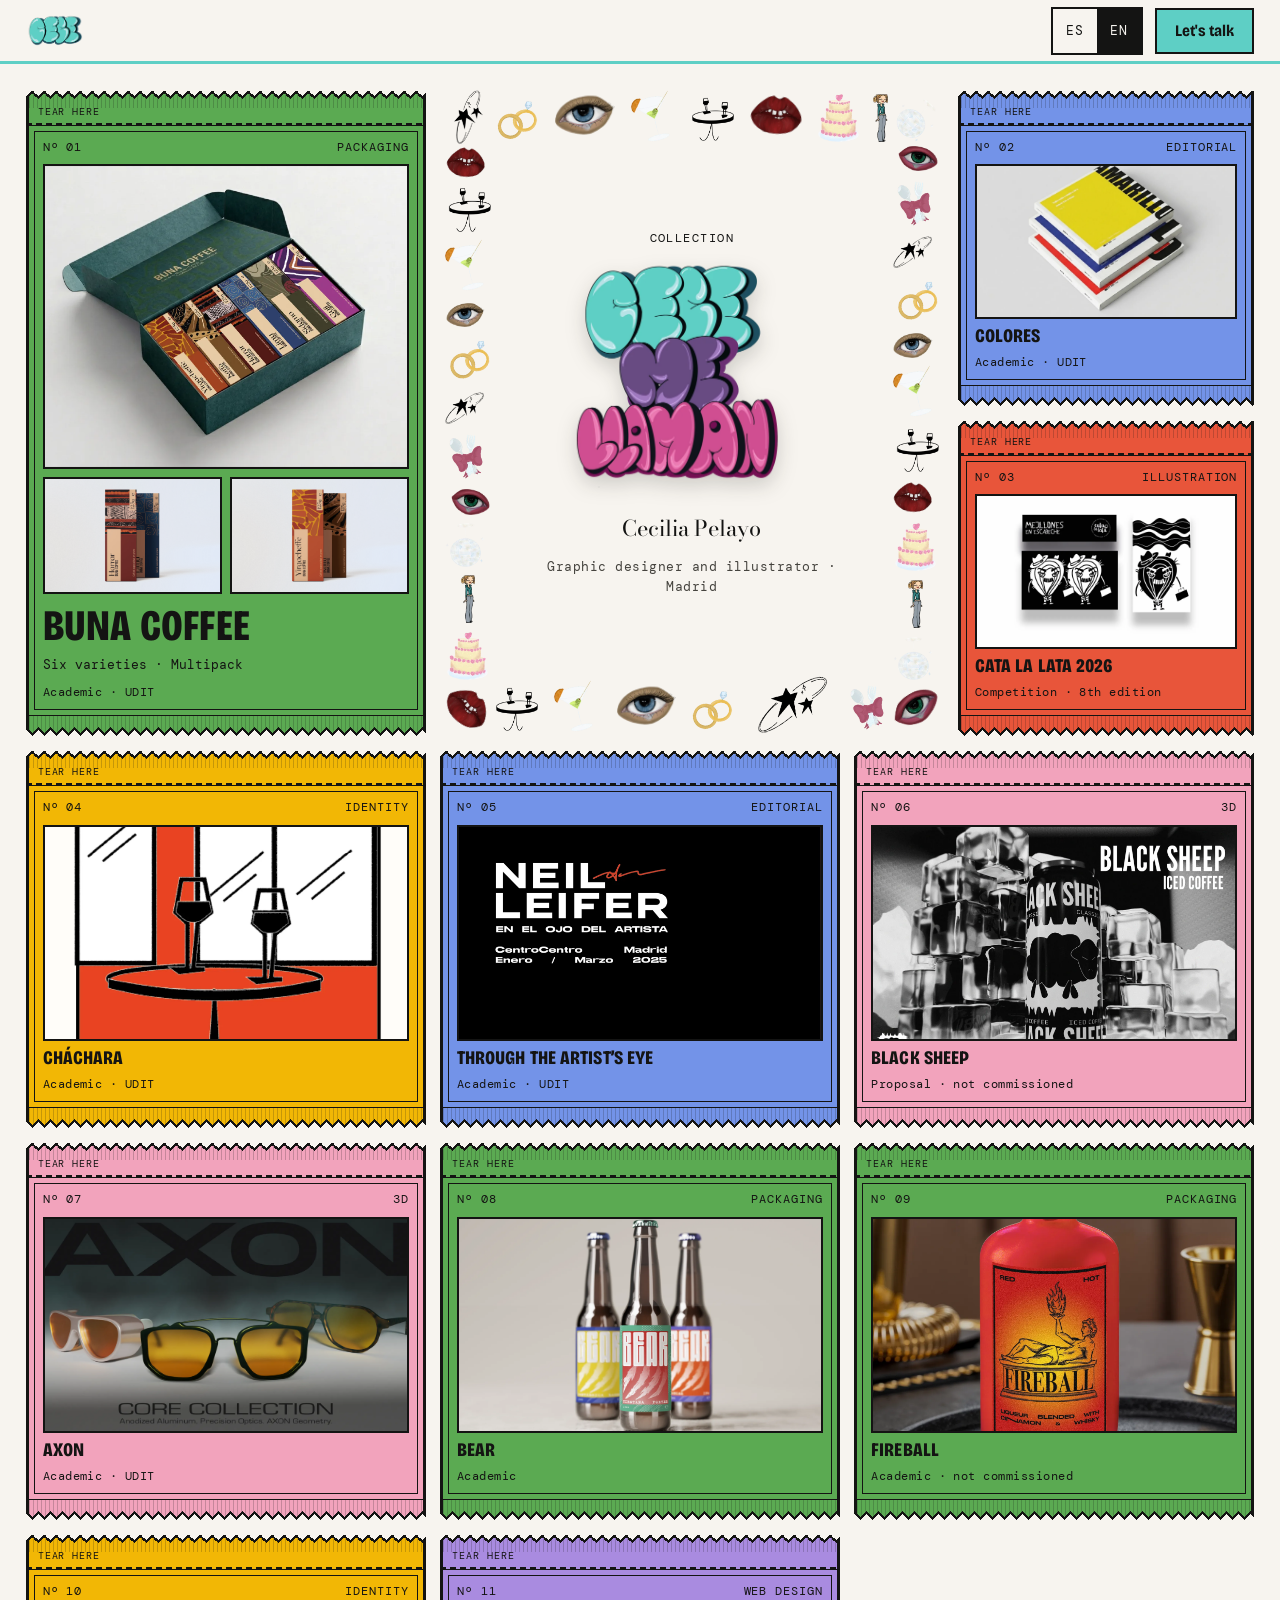
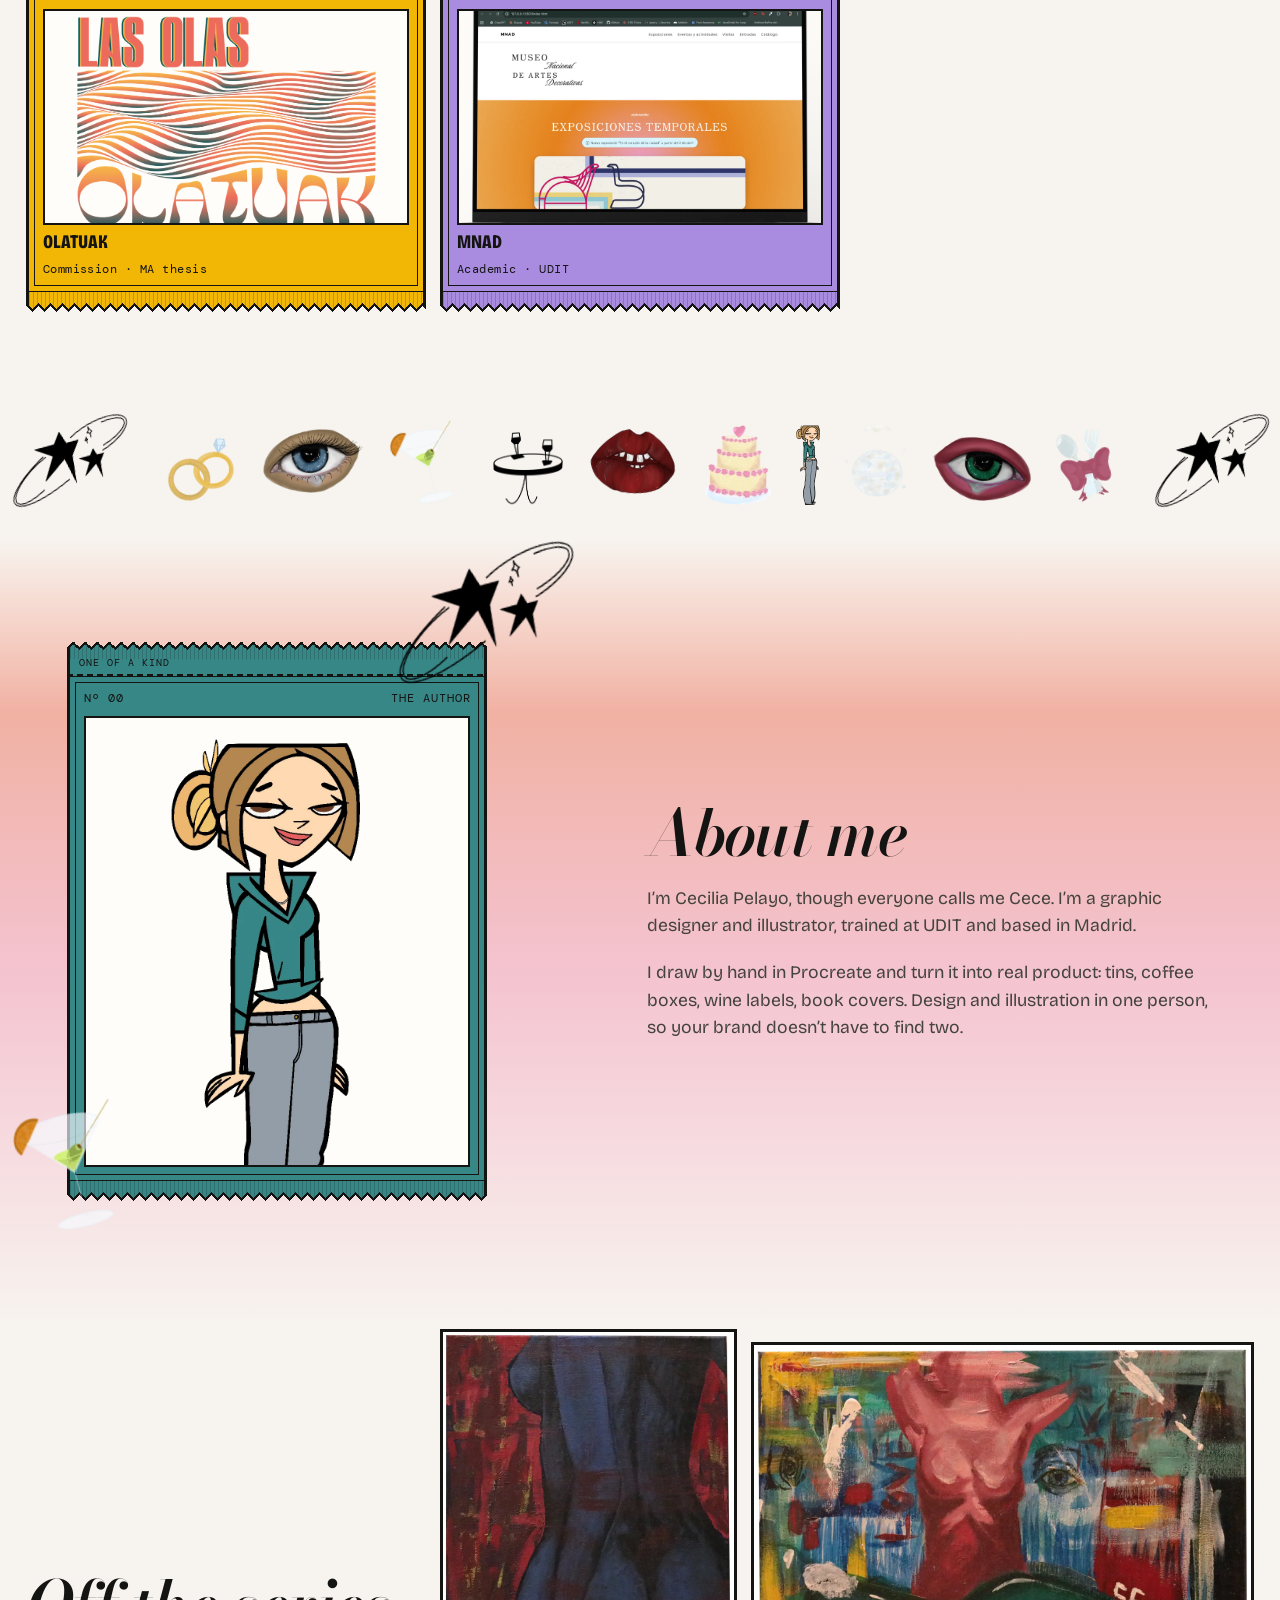
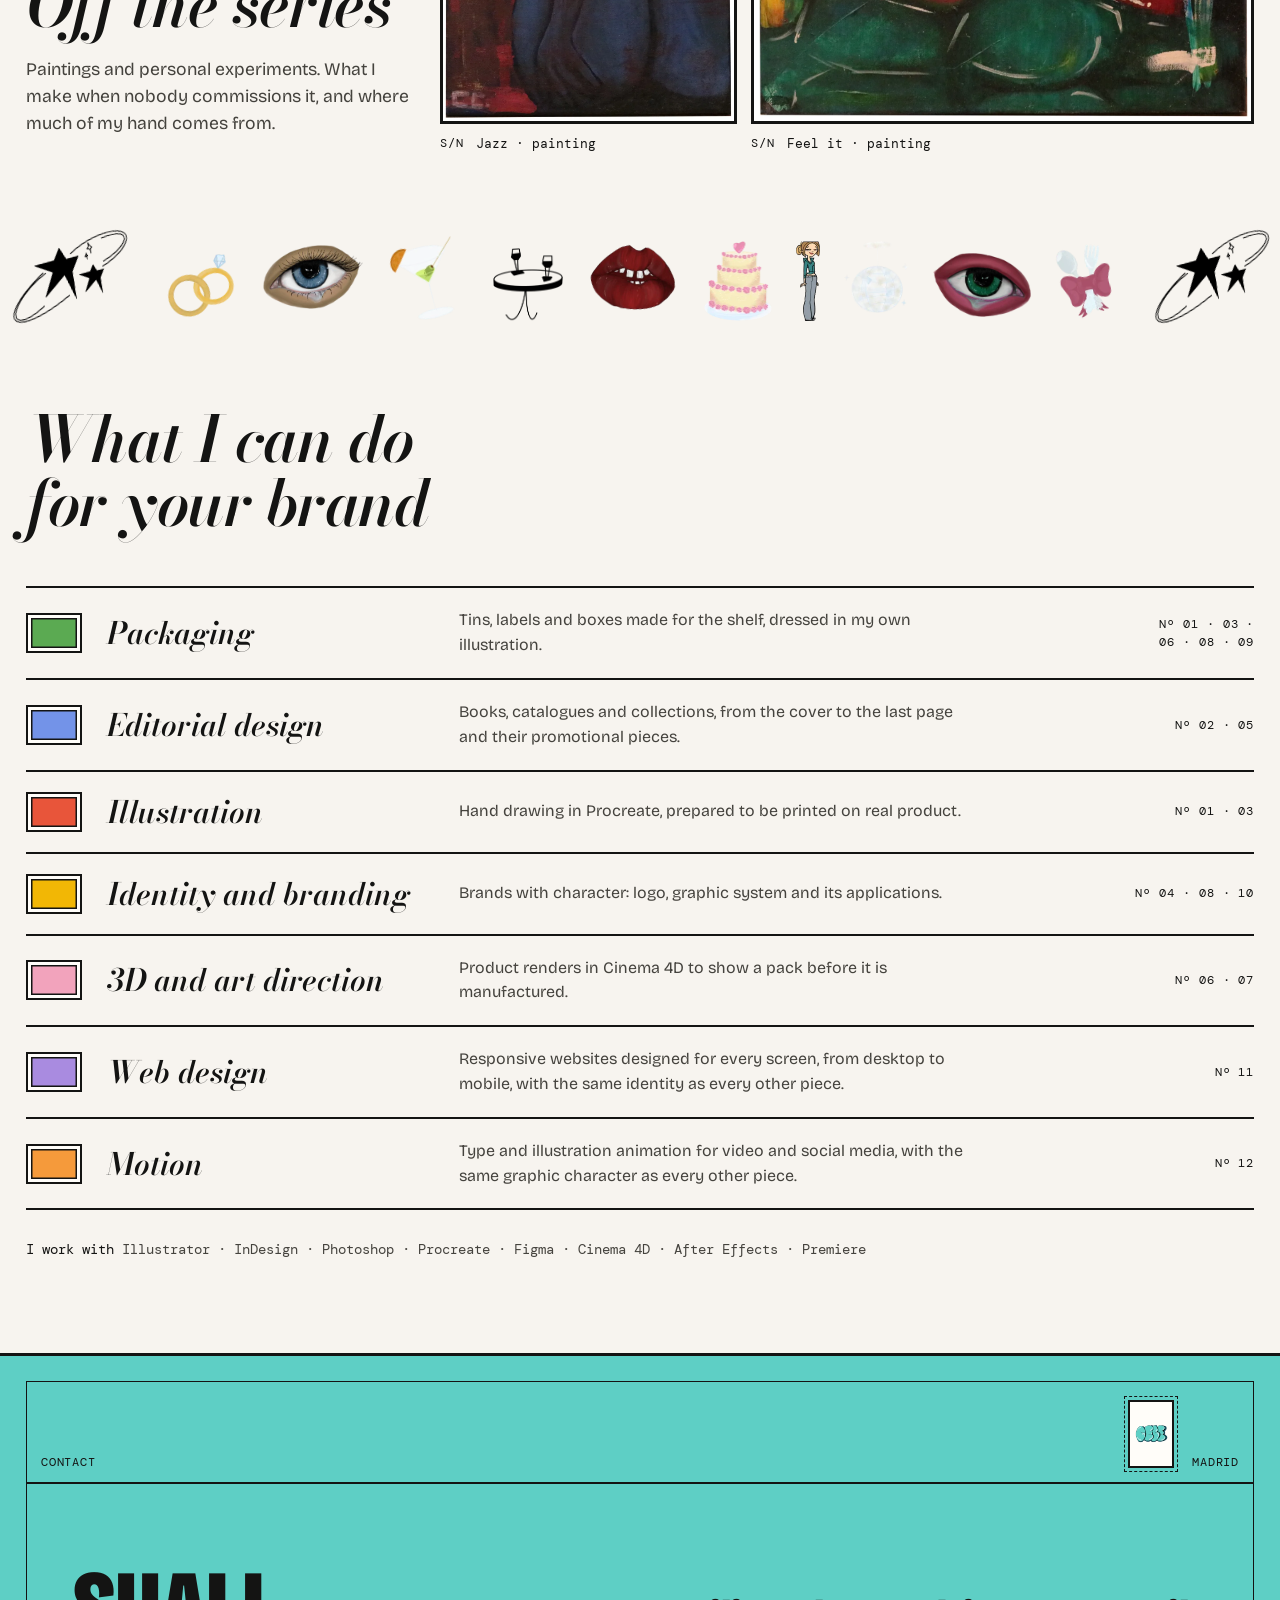
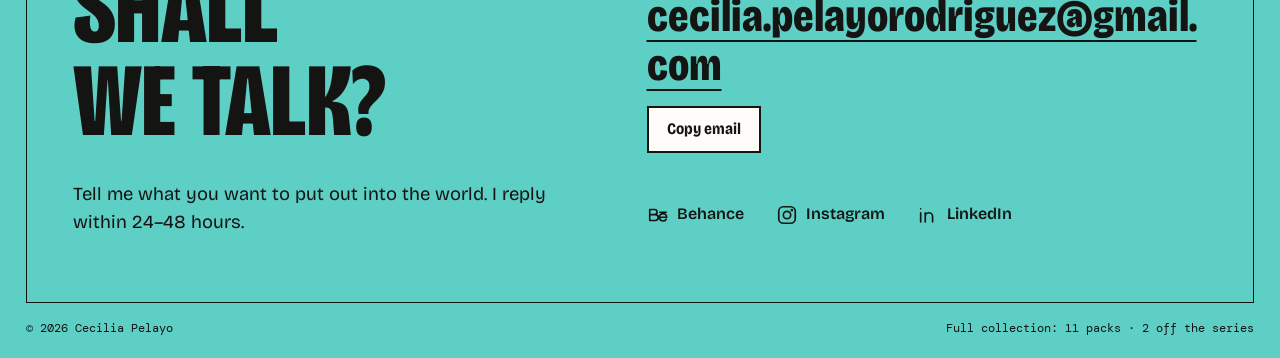
==== commit e7cf7bd4: "feat(web): añadir la disciplina Motion con su tinta y su servicio Nueva disciplina para los proyecto" ====
--- a/index.html
+++ b/index.html
@@ -300,6 +300,12 @@
         <h3 data-i18n="svc.web.t">Diseño web</h3>
         <p data-i18n="svc.web.p">Webs responsive pensadas para cada pantalla, del ordenador al móvil, con la misma identidad que el resto de piezas.</p>
         <span class="svc-refs serial">Nº 11</span>
+      </li>
+      <li class="svc ink-motion">
+        <span class="svc-swatch" aria-hidden="true"></span>
+        <h3 data-i18n="svc.motion.t">Motion</h3>
+        <p data-i18n="svc.motion.p">Animación de tipografía e ilustración para vídeo y redes, con el mismo carácter gráfico que el resto de piezas.</p>
+        <span class="svc-refs serial">Nº 12</span>
       </li>
     </ul>
     <p class="tools"><span data-i18n="svc.tools">Trabajo con</span> Illustrator · InDesign · Photoshop · Procreate · Figma · Cinema 4D · After Effects · Premiere</p>
--- a/assets/css/style.css
+++ b/assets/css/style.css
@@ -15,6 +15,7 @@
   --yellow:  #F2B705;   /* amarillo · identidad */
   --pink:    #F2A3BC;   /* rosa · 3D */
   --lilac:   #A98BE0;   /* lila · diseño web */
+  --tangerine: #F59A3B; /* naranja mandarina · motion */
   --turq:    #5ECFC5;   /* turquesa del logo: acciones, progreso de la barra y banda de contacto */
 
   --display: 'Bodoni Moda', 'Didot', serif;
@@ -38,6 +39,7 @@
 .ink-identidad   { --field: var(--yellow); }
 .ink-3d          { --field: var(--pink); }
 .ink-web         { --field: var(--lilac); }
+.ink-motion      { --field: var(--tangerine); }
 
 /* ── Base ── */
 *, *::before, *::after { box-sizing: border-box; margin: 0; padding: 0; }
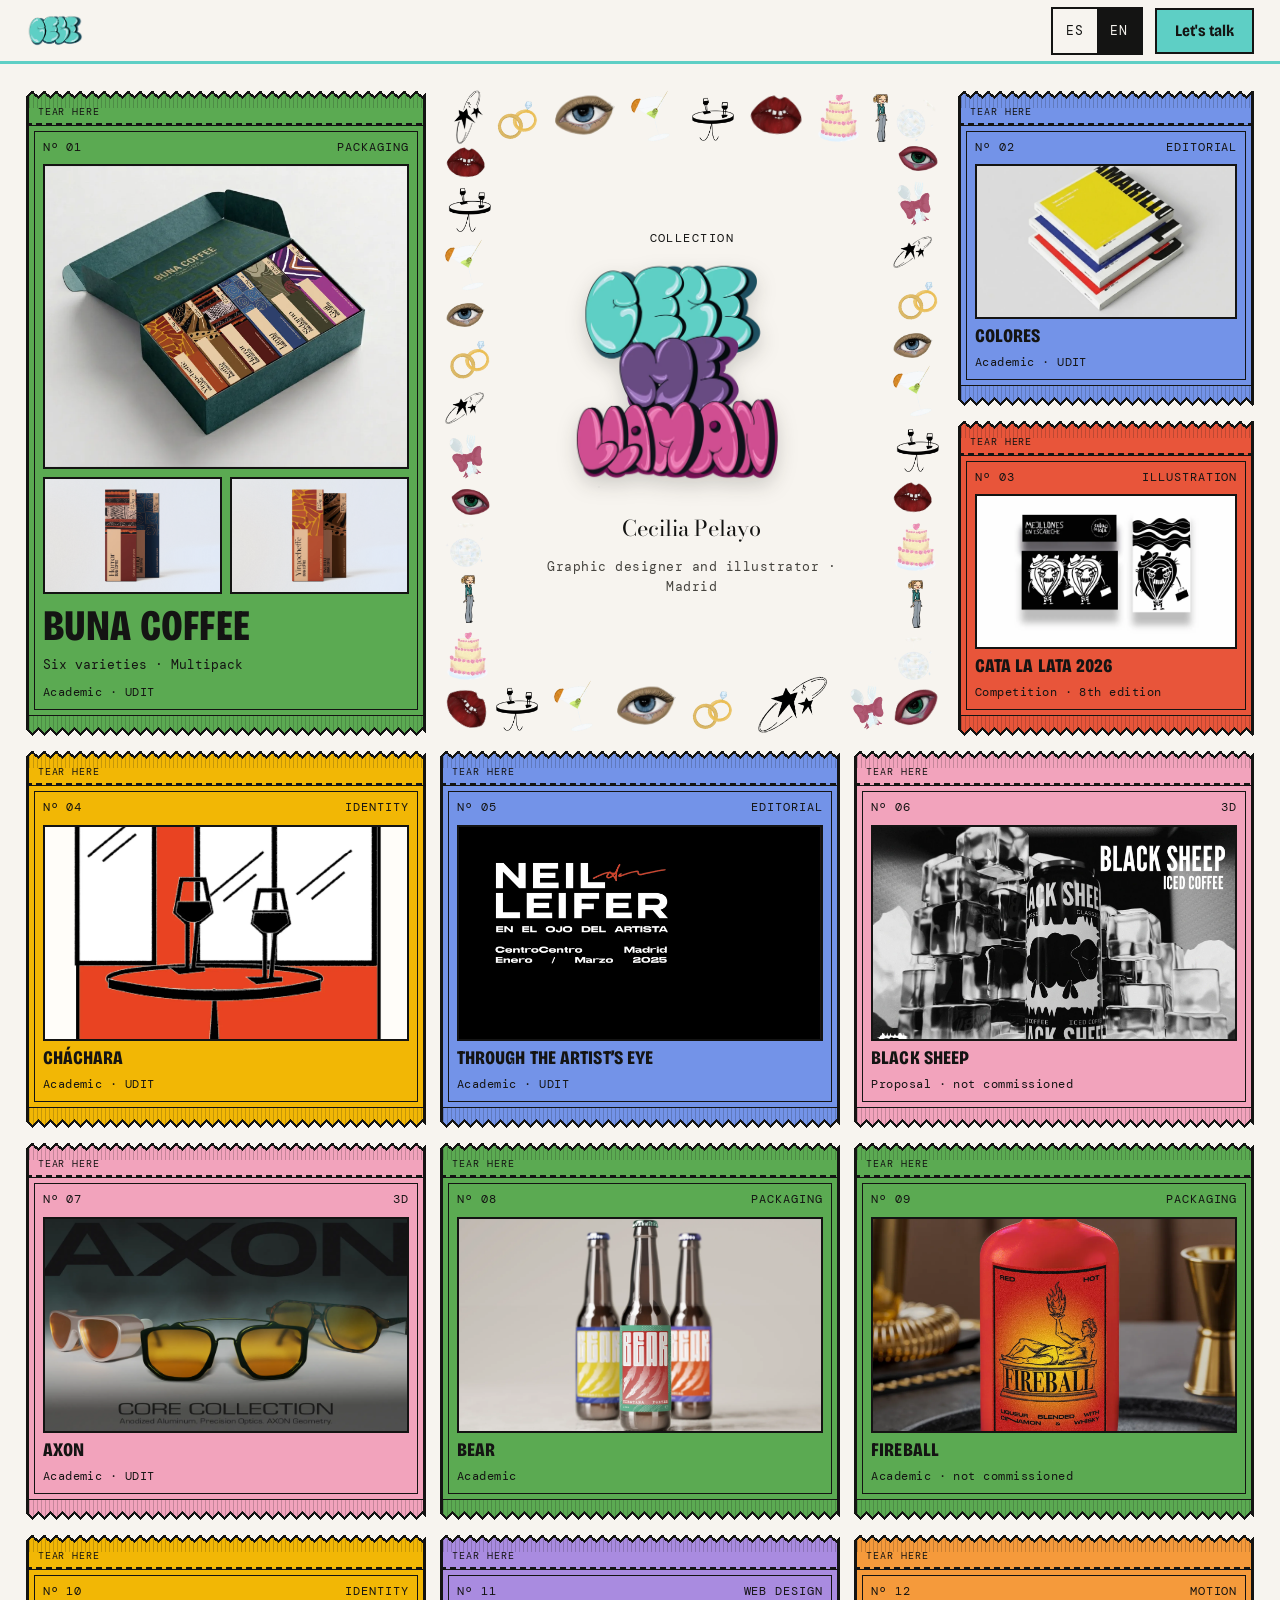
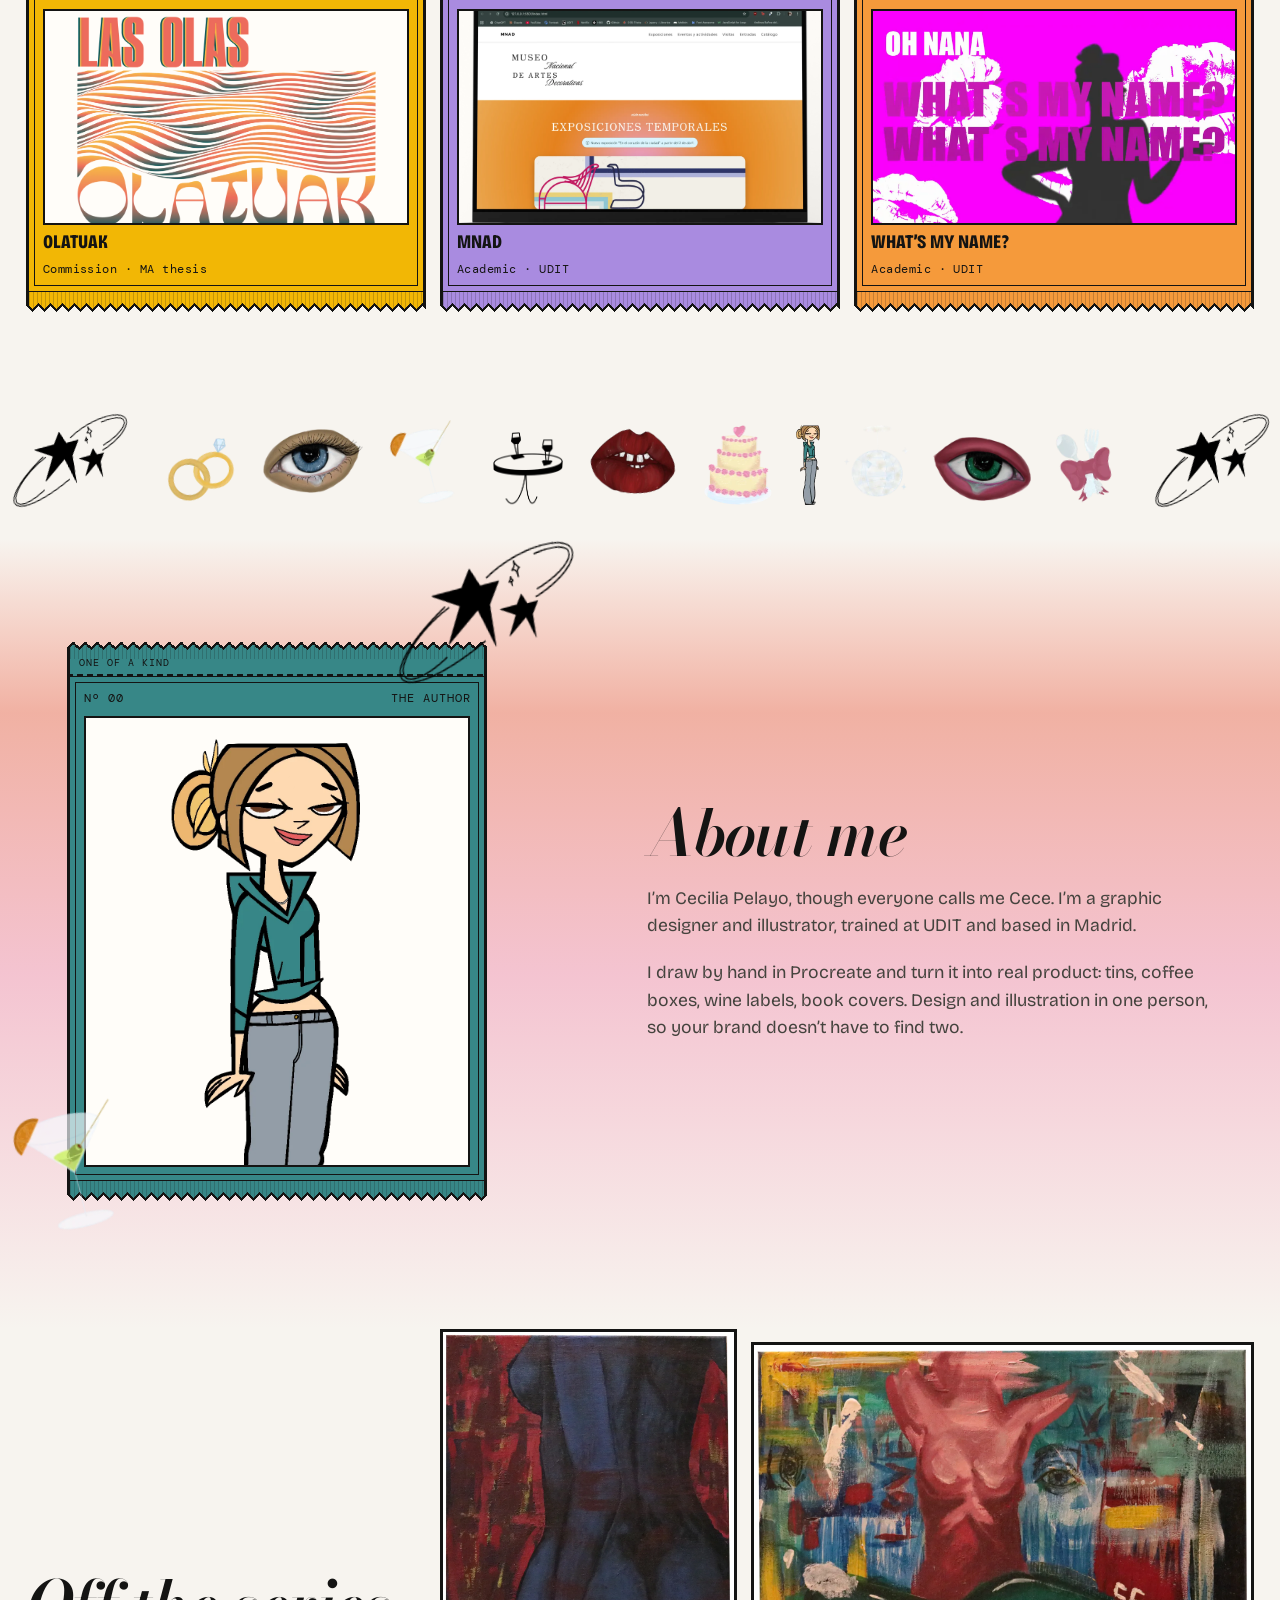
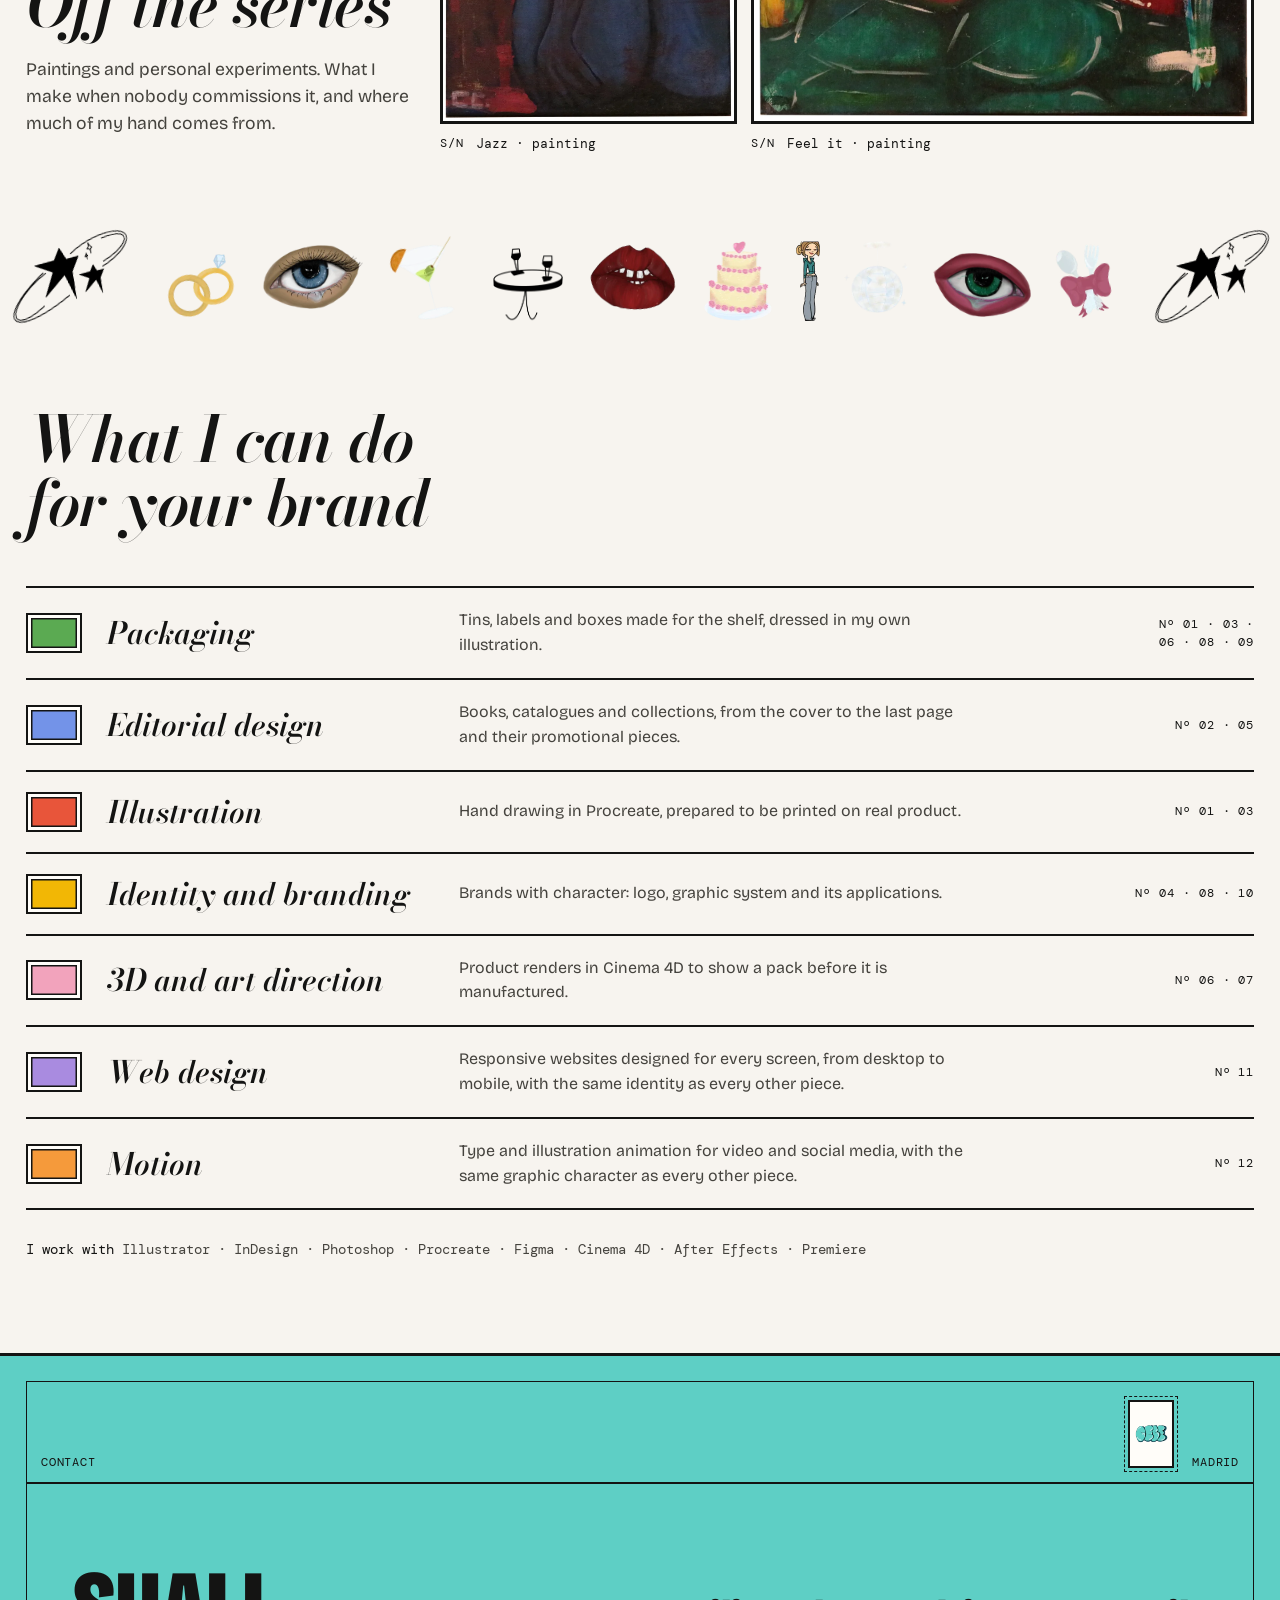
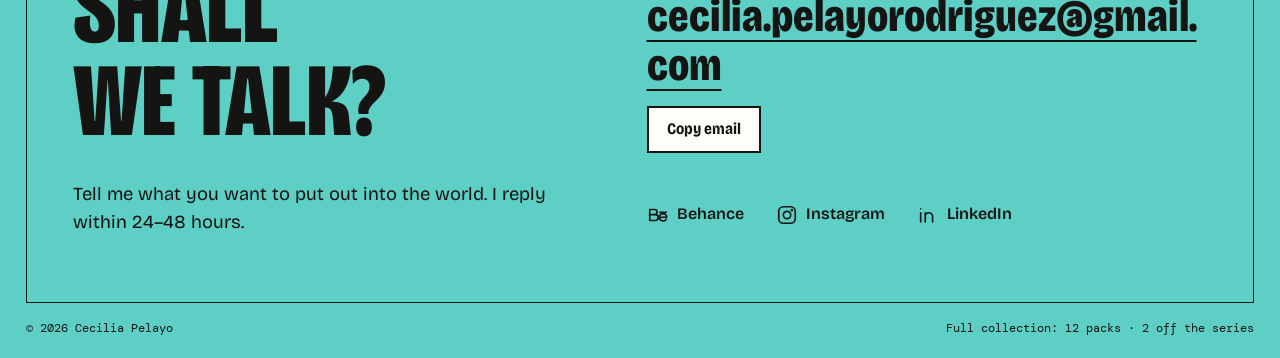
==== commit 6584a745: "feat(web): añadir el proyecto Nº 12 What's My Name? (lyric video) Lyric video de unos 49 s para «Wha" ====
--- a/index.html
+++ b/index.html
@@ -212,6 +212,19 @@
       </span></span>
       <span class="pack-strip" aria-hidden="true"><span data-i18n="pk.tear">Abrir por aquí</span></span>
     </button>
+
+    <!-- Nº 12 — What's My Name? (lyric video). El primer cromo es el vídeo; su cartel hace de portada -->
+    <button type="button" class="pack ink-motion" data-project="lyric"
+            data-images="assets/img/lyric-video/video.mp4|assets/img/lyric-video/1.webp|assets/img/lyric-video/2.webp|assets/img/lyric-video/3.webp|assets/img/lyric-video/4.webp">
+      <span class="pack-cromos" aria-hidden="true"></span>
+      <span class="pack-body"><span class="pack-face">
+        <span class="pack-head"><span class="serial">Nº 12</span><span data-i18n="d.motion">Motion</span></span>
+        <span class="pack-frame"><img src="assets/img/lyric-video/video.webp" alt="" loading="lazy" /></span>
+        <span class="pack-title" data-i18n="p.lyric.short">What’s My Name?</span>
+        <span class="pack-ctx" data-i18n="p.lyric.ctx">Académico · UDIT</span>
+      </span></span>
+      <span class="pack-strip" aria-hidden="true"><span data-i18n="pk.tear">Abrir por aquí</span></span>
+    </button>
   </section>
 
   <!-- Cenefa: motivos de Cecilia, los coloca main.js -->
@@ -320,7 +333,7 @@
     <p class="contact-head">
       <span data-i18n="ct.head">Contacto</span>
       <span class="contact-end">
-        <span class="contact-slot" aria-hidden="true"><span class="serial">Nº 12</span><span class="contact-cromo"><img src="assets/img/brand/logo.webp" alt="" width="1000" height="695" loading="lazy" /></span></span>
+        <span class="contact-slot" aria-hidden="true"><span class="serial">Nº 13</span><span class="contact-cromo"><img src="assets/img/brand/logo.webp" alt="" width="1000" height="695" loading="lazy" /></span></span>
         <span>Madrid</span>
       </span>
     </p>
@@ -346,7 +359,7 @@
       </div>
     </div>
     </div>
-    <p class="colophon"><span>© 2026 Cecilia Pelayo</span><span data-i18n="ct.colophon">Colección completa: 11 sobres · 2 fuera de serie</span></p>
+    <p class="colophon"><span>© 2026 Cecilia Pelayo</span><span data-i18n="ct.colophon">Colección completa: 12 sobres · 2 fuera de serie</span></p>
   </section>
 
 </main>
--- a/assets/css/style.css
+++ b/assets/css/style.css
@@ -212,6 +212,7 @@
 .pack[data-project="fireball"]  { grid-column: 9 / 13;  grid-row: 4; }
 .pack[data-project="olatuak"]   { grid-column: 1 / 5;   grid-row: 5; }
 .pack[data-project="museo"]     { grid-column: 5 / 9;   grid-row: 5; }
+.pack[data-project="lyric"]     { grid-column: 9 / 13;  grid-row: 5; }
 
 /* ── Portada del álbum ── */
 .master {
@@ -1110,6 +1111,7 @@
 .motion .pack[data-project="fireball"]   { animation-delay: 0.66s; }
 .motion .pack[data-project="olatuak"]    { animation-delay: 0.72s; }
 .motion .pack[data-project="museo"]      { animation-delay: 0.78s; }
+.motion .pack[data-project="lyric"]      { animation-delay: 0.84s; }
 .motion .drawer[open],
 .motion .drawer[open]::backdrop { animation: fade-in 0.34s ease-out; }
 
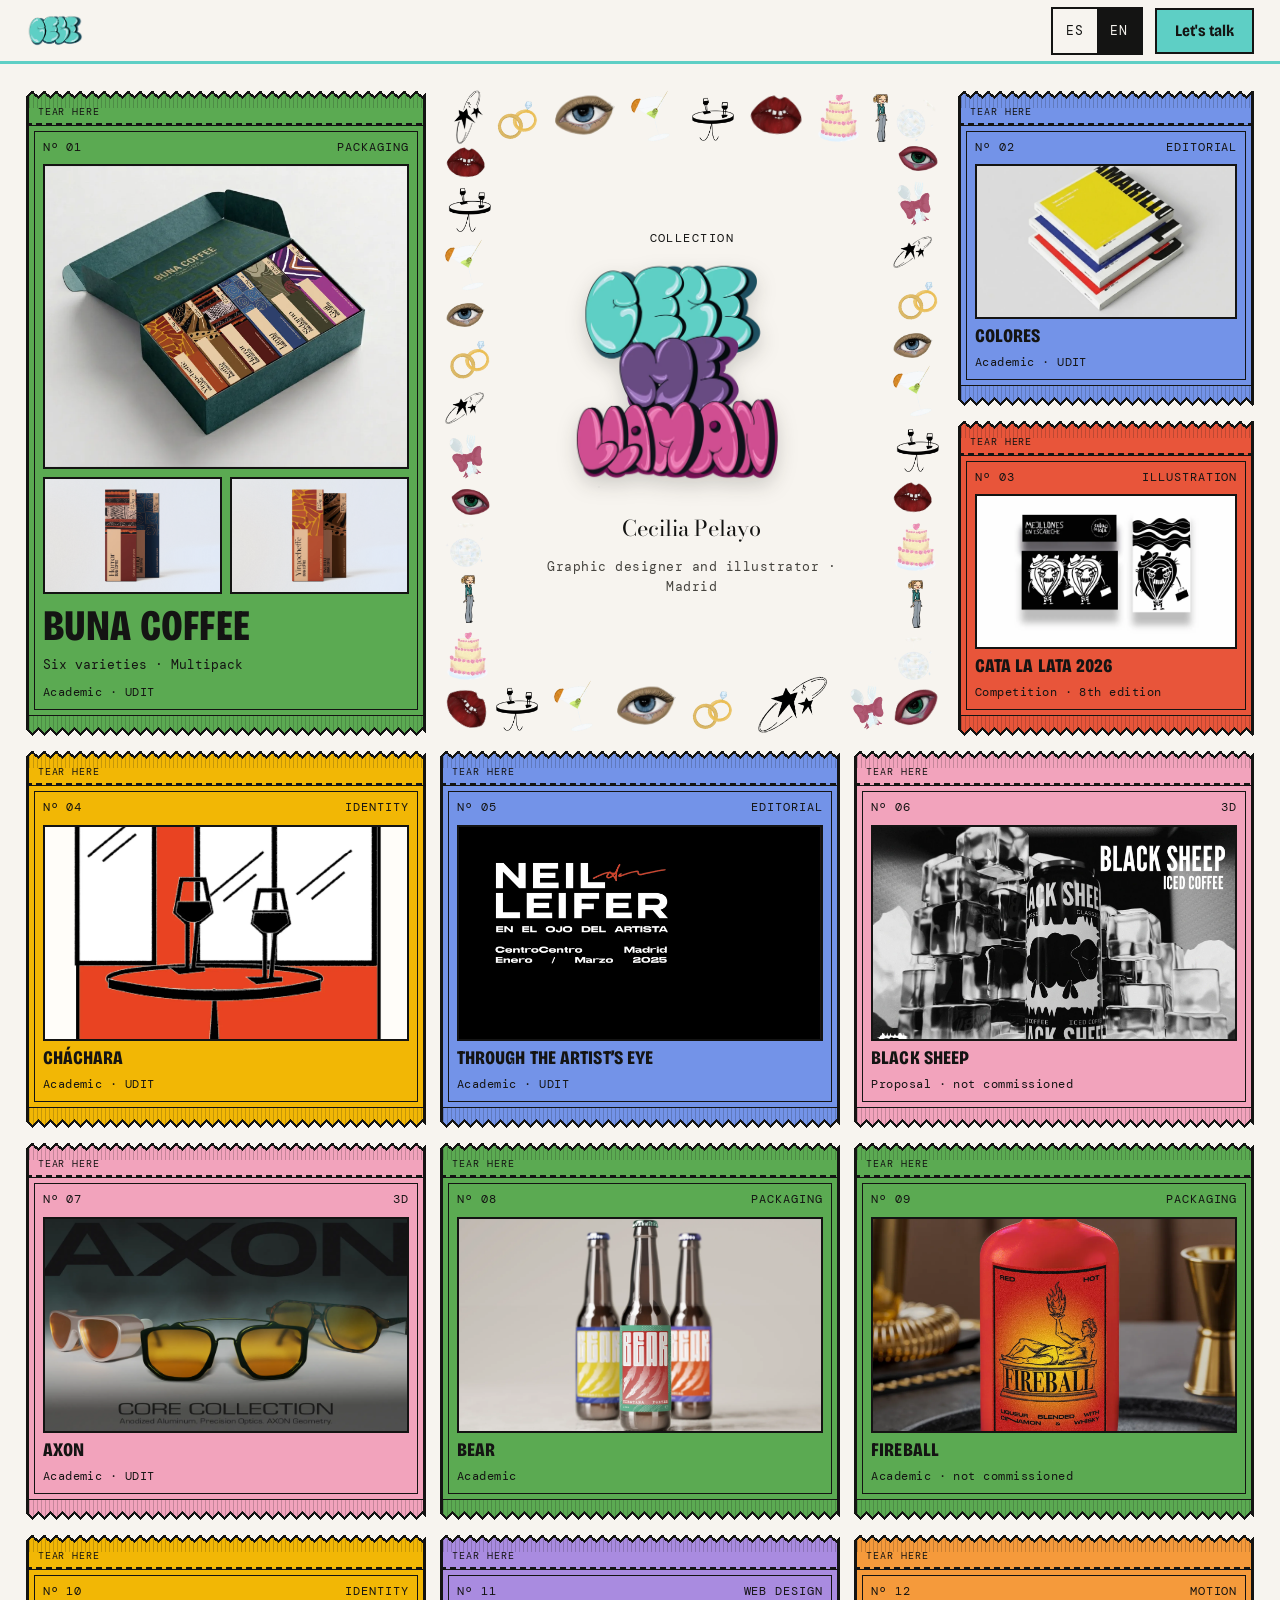
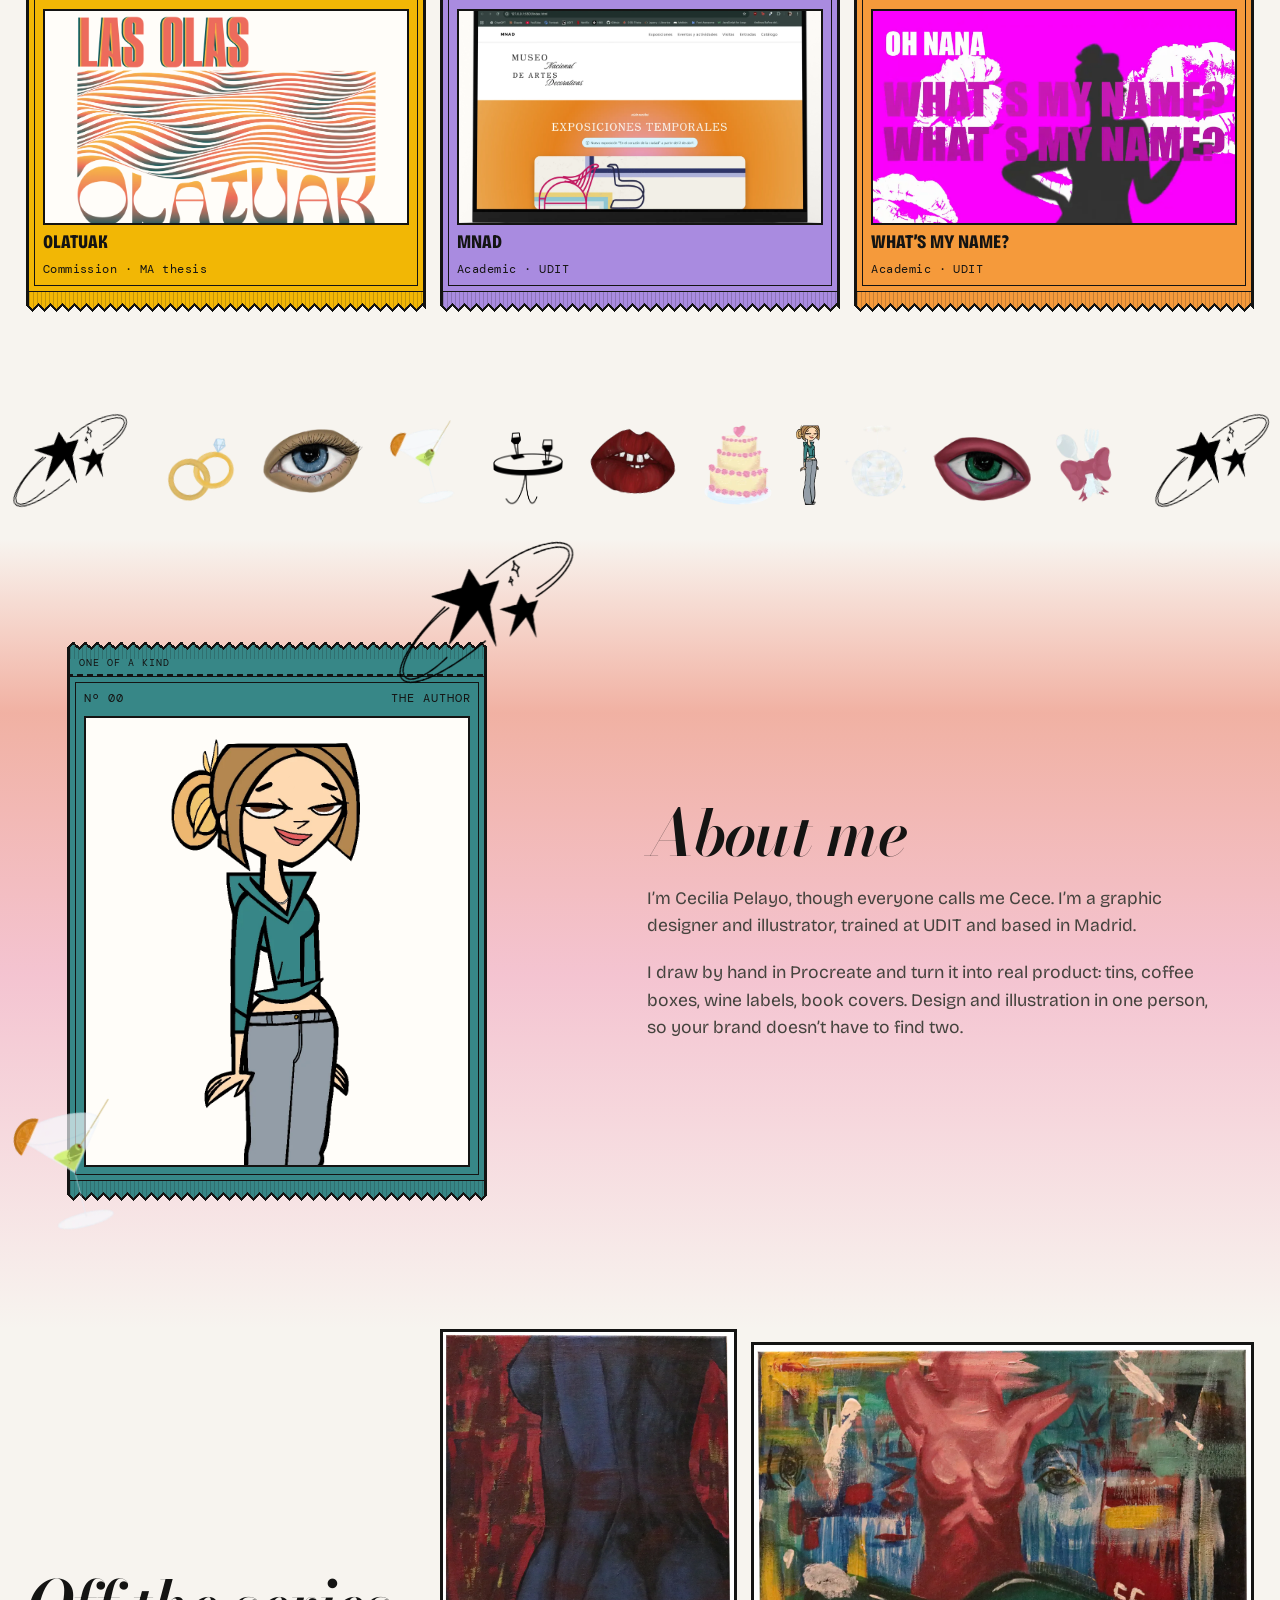
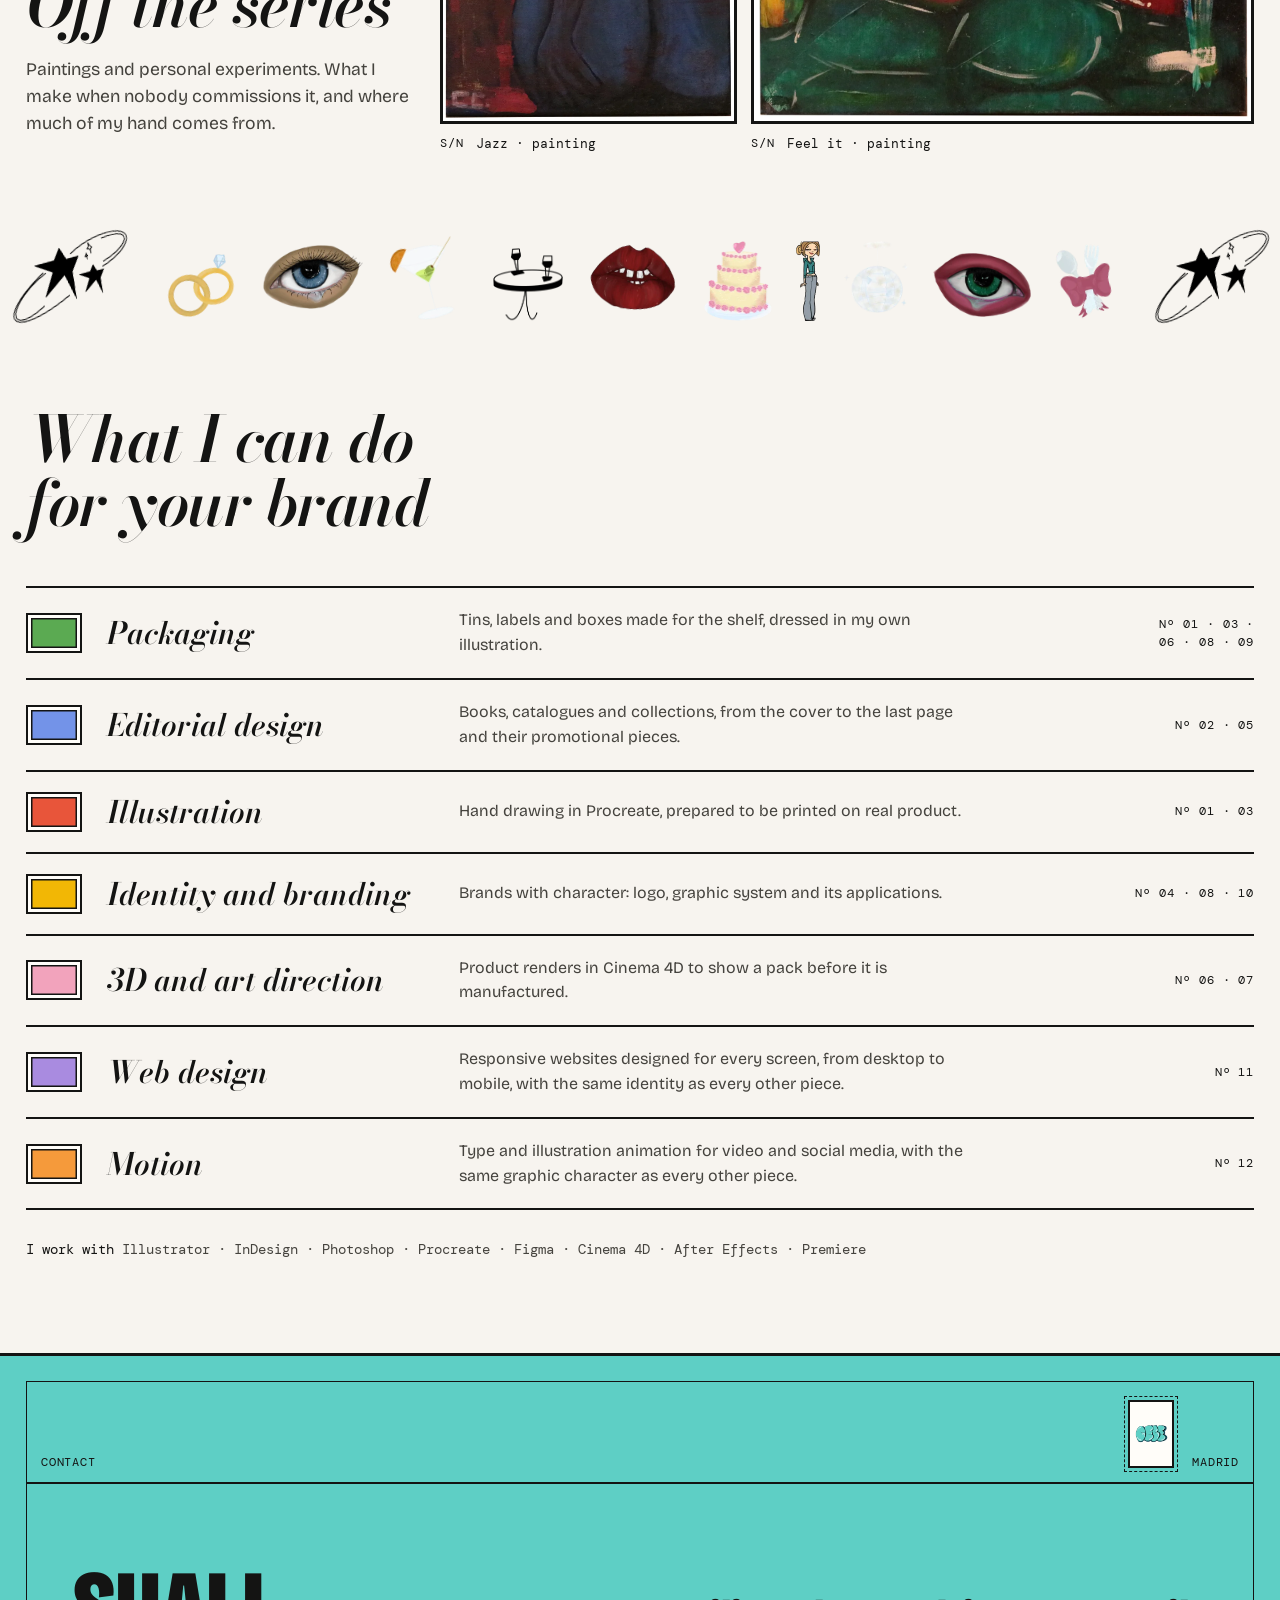
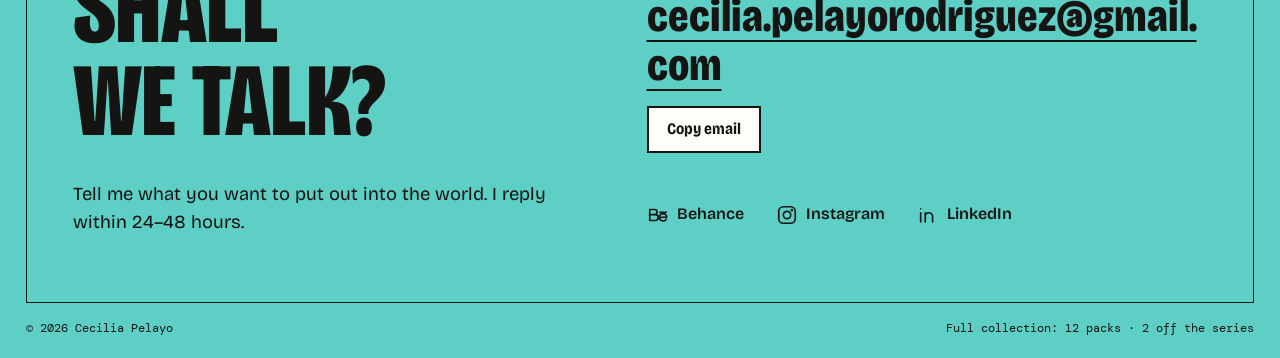
==== commit 2aecdd42: "fix(web): corregir el enlace de LinkedIn El enlace de contacto apuntaba a linkedin.com/in/cecilia-pr" ====
--- a/index.html
+++ b/index.html
@@ -353,7 +353,7 @@
           <svg viewBox="0 0 24 24" aria-hidden="true"><path d="M3 6h5.2a2.8 2.8 0 010 5.6H3zM3 11.6h6a3.2 3.2 0 010 6.4H3zM14 9h7M13.5 14.5h8a4 4 0 00-8 0 4 4 0 007.4 2.1"/></svg>Behance</a></li>
         <li><a href="https://instagram.com/cecemellaman" target="_blank" rel="noopener">
           <svg viewBox="0 0 24 24" aria-hidden="true"><rect x="3" y="3" width="18" height="18" rx="5"/><circle cx="12" cy="12" r="4"/><circle cx="17.3" cy="6.7" r="0.6"/></svg>Instagram</a></li>
-        <li><a href="https://www.linkedin.com/in/cecilia-pr85a" target="_blank" rel="noopener">
+        <li><a href="https://www.linkedin.com/in/cecilia-pelayo" target="_blank" rel="noopener">
           <svg viewBox="0 0 24 24" aria-hidden="true"><path d="M4 9.5v10M4 5.2v.1M9 19.5v-10M9 13.5a4 4 0 018 0v6"/></svg>LinkedIn</a></li>
       </ul>
       </div>
--- a/assets/css/style.css
+++ b/assets/css/style.css
@@ -728,6 +728,8 @@
   gap: var(--gap);
   align-items: end;
   padding: 0 var(--pad);
+  /* Las láminas entran giradas: en móvil ocupan todo el ancho y su esquina no debe ensanchar la página */
+  overflow-x: clip;
 }
 .offseries-text { grid-column: 1 / 5; padding-bottom: 1rem; }
 .offseries-text p {
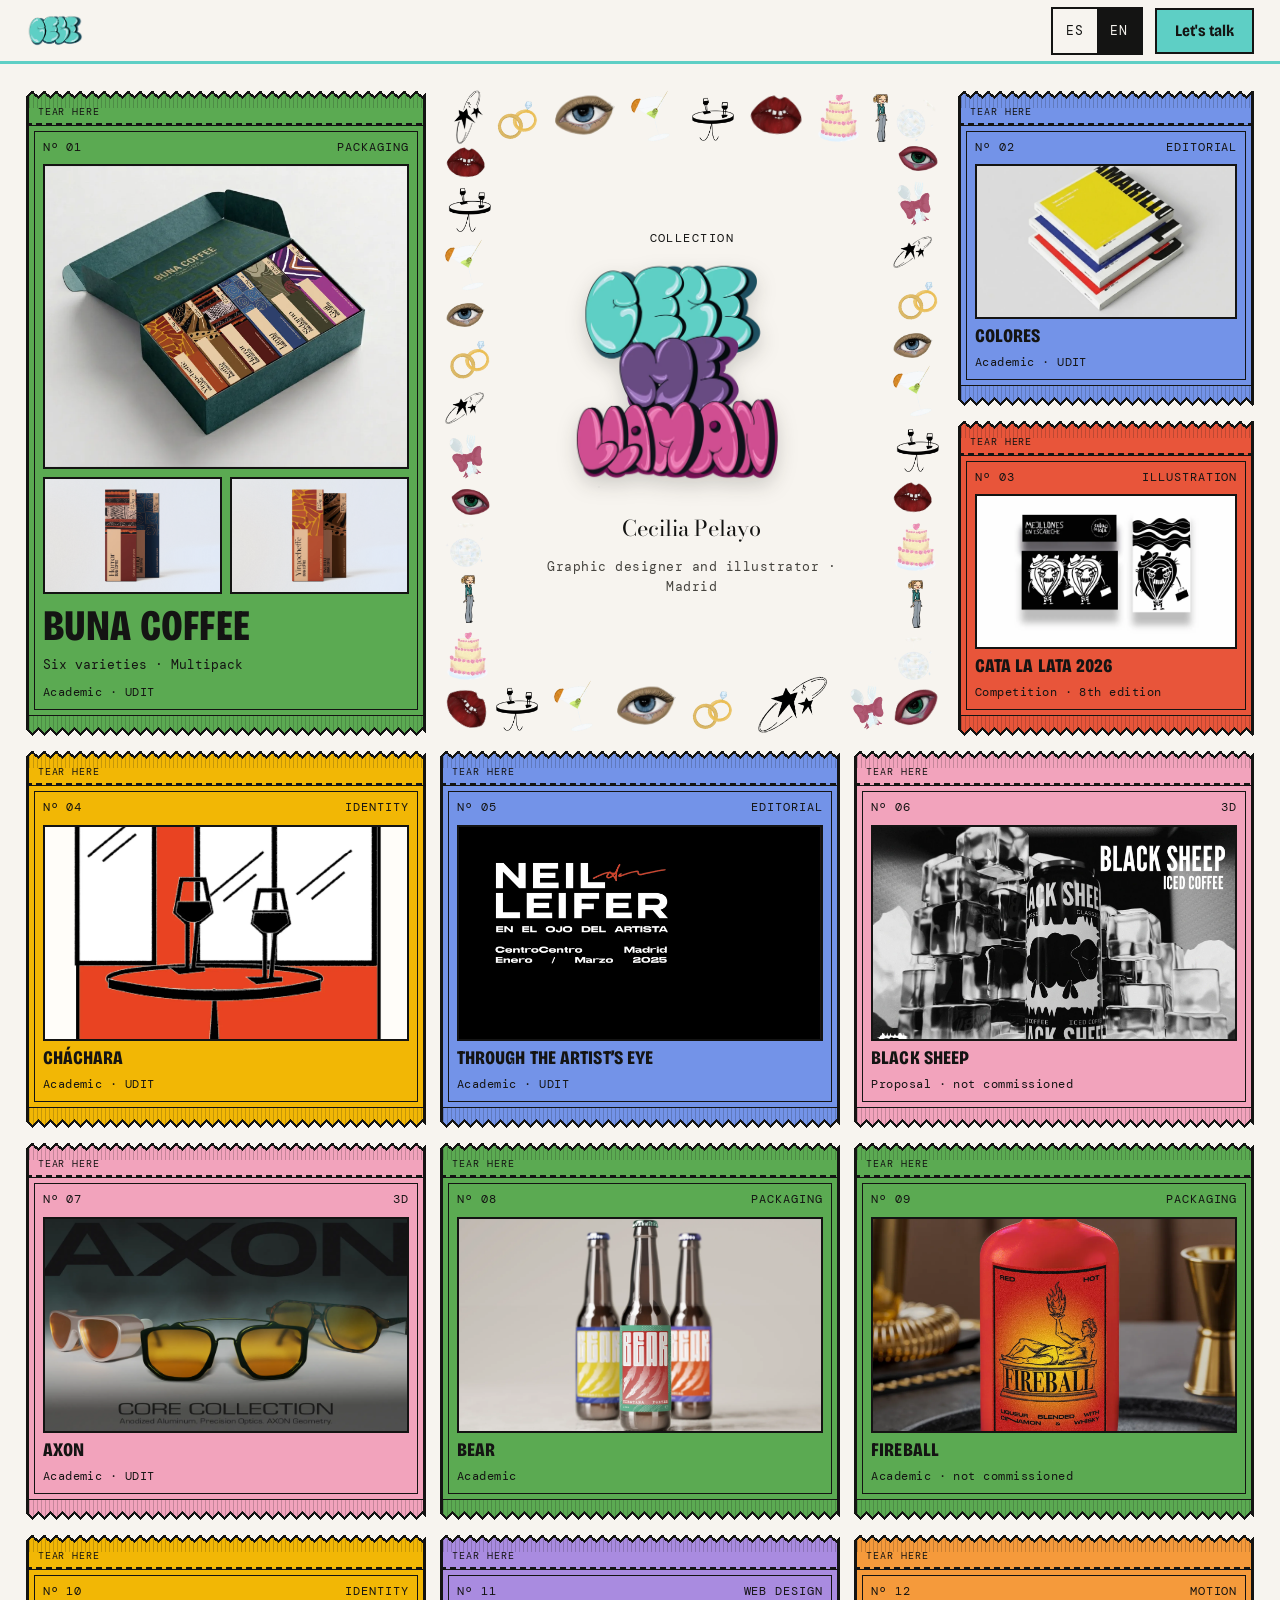
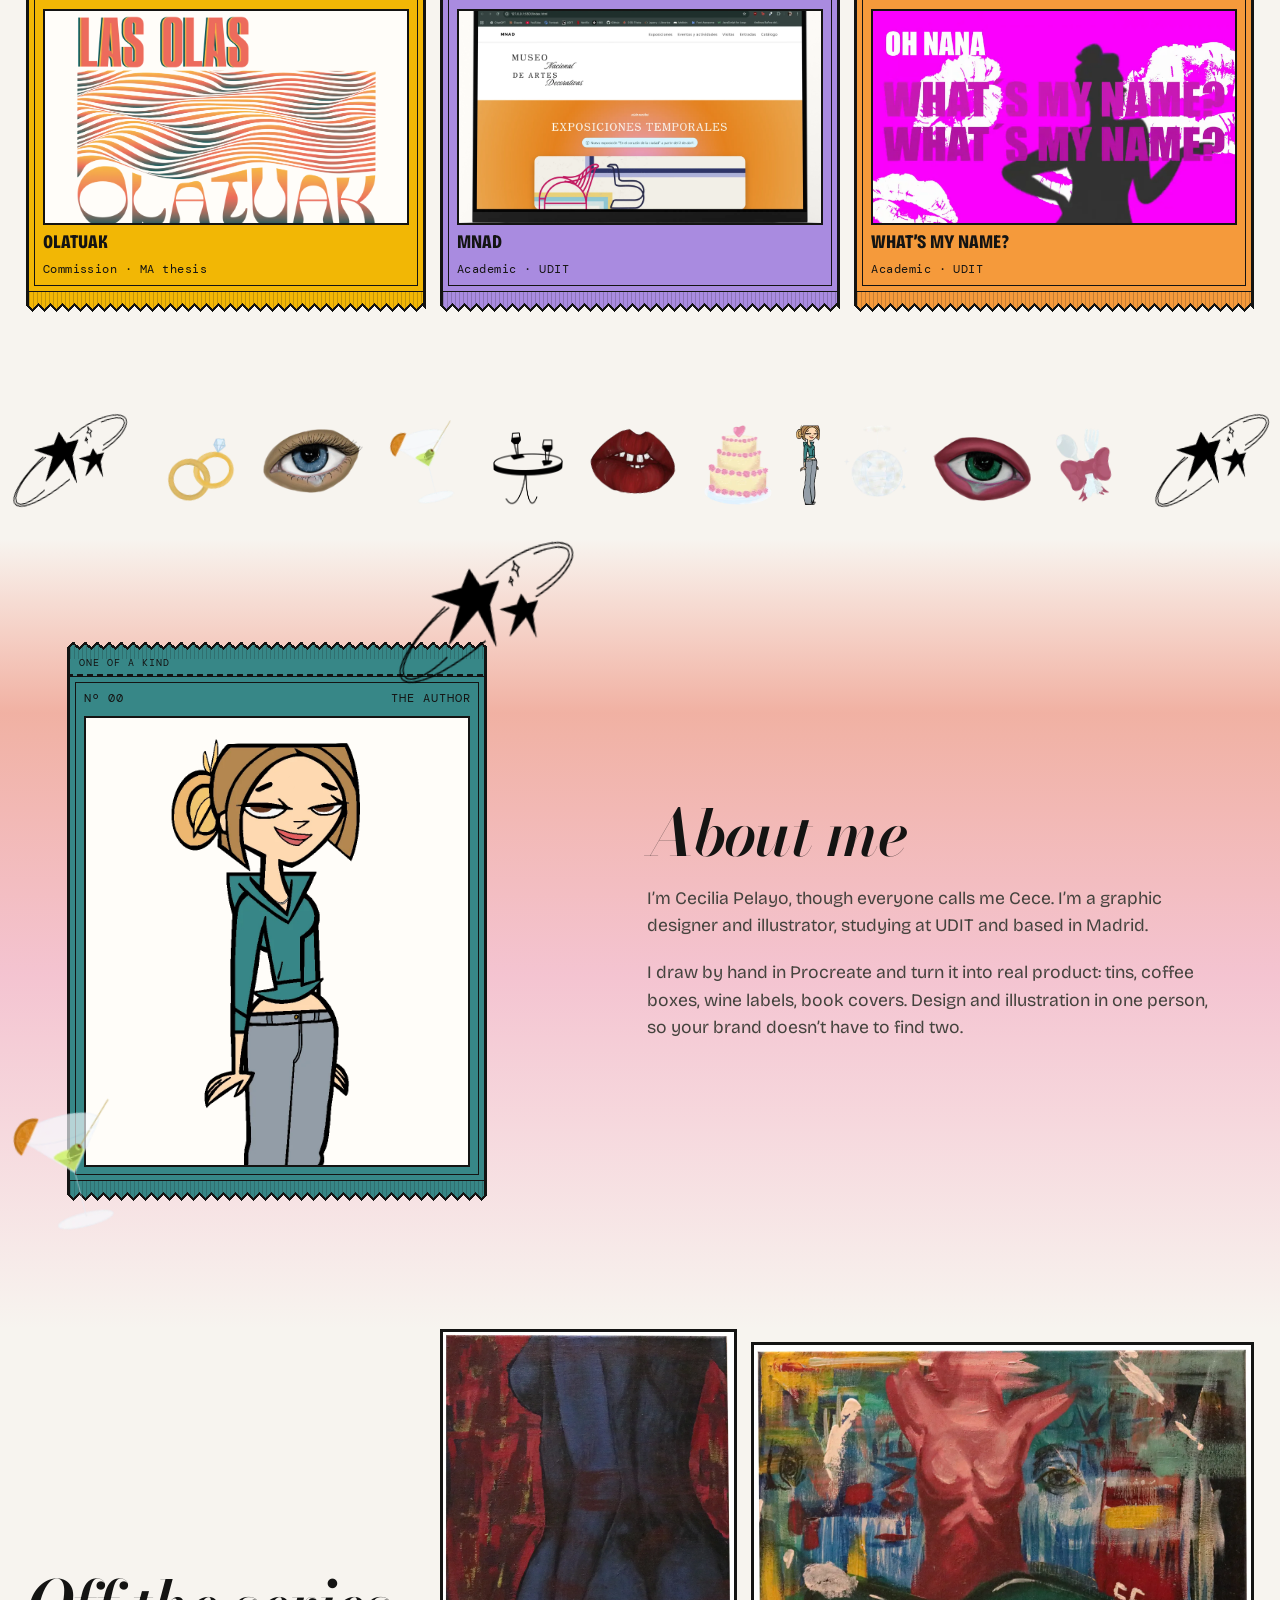
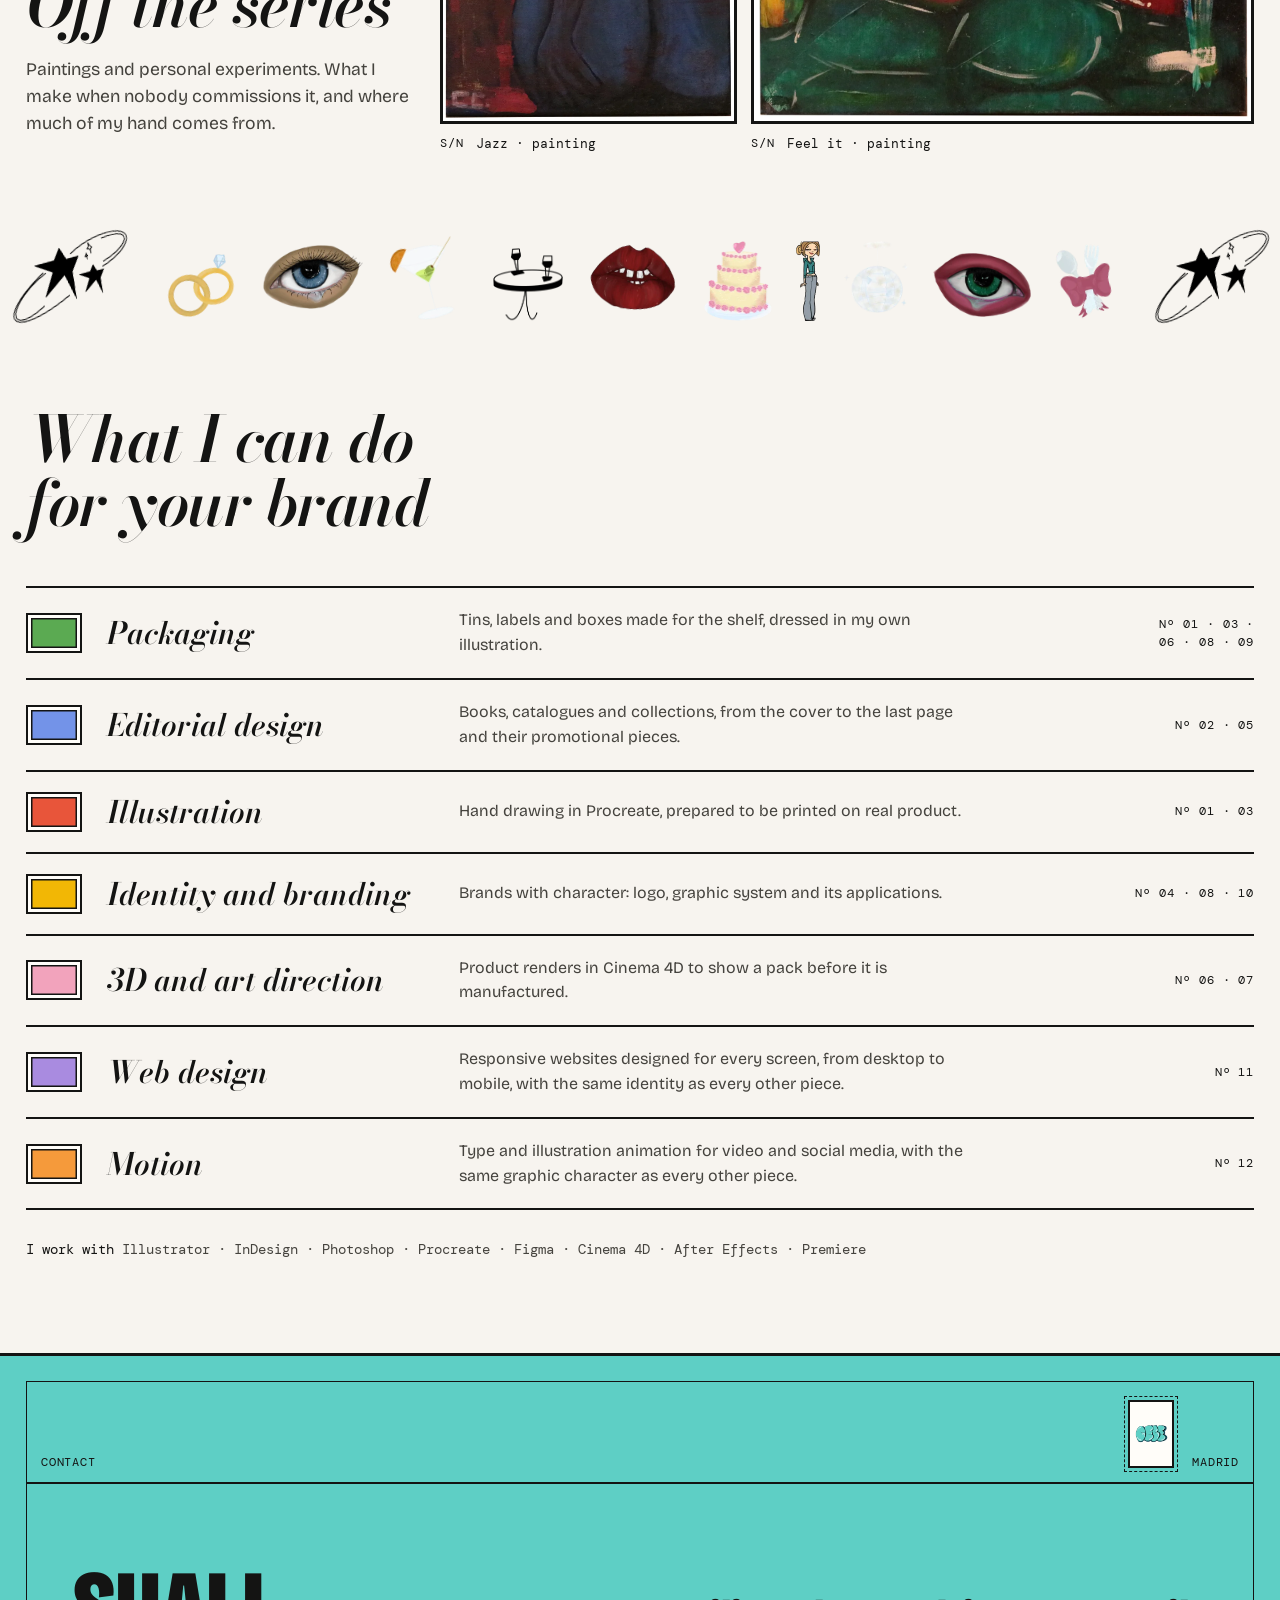
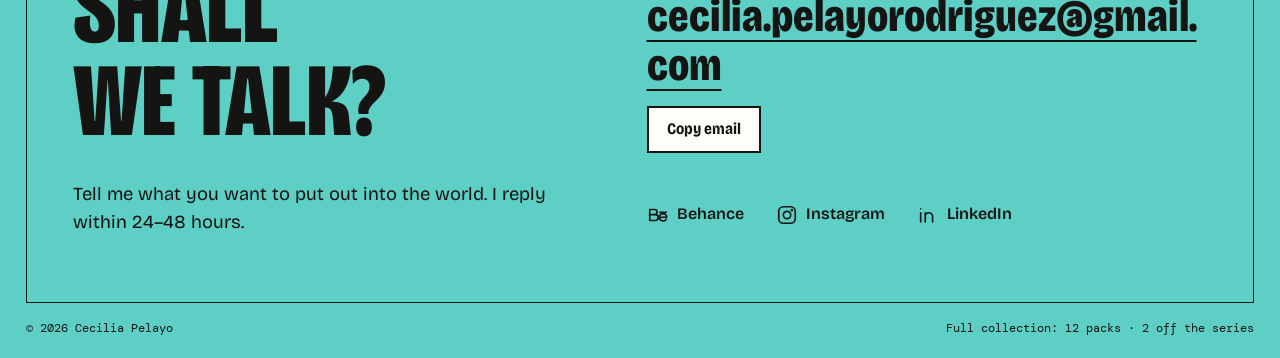
==== commit 0d9bd6c5: "fix(web): indicar que sigue estudiando en UDIT «Sobre mí» decía «me he formado en UDIT» («trained at" ====
--- a/index.html
+++ b/index.html
@@ -247,7 +247,7 @@
     </div>
     <div class="about-text">
       <h2 class="display" id="about-title" data-i18n="about.title">Sobre mí</h2>
-      <p data-i18n="about.p1">Soy Cecilia Pelayo, aunque todo el mundo me llama Cece. Soy diseñadora gráfica e ilustradora, me he formado en UDIT y trabajo desde Madrid.</p>
+      <p data-i18n="about.p1">Soy Cecilia Pelayo, aunque todo el mundo me llama Cece. Soy diseñadora gráfica e ilustradora, me estoy formando en UDIT y trabajo desde Madrid.</p>
       <p data-i18n="about.p2">Dibujo a mano en Procreate y lo convierto en producto real: latas, cajas de café, etiquetas de vino, cubiertas de libro. Diseño e ilustración en una misma persona, para que tu marca no tenga que buscar a dos.</p>
     </div>
   </section>
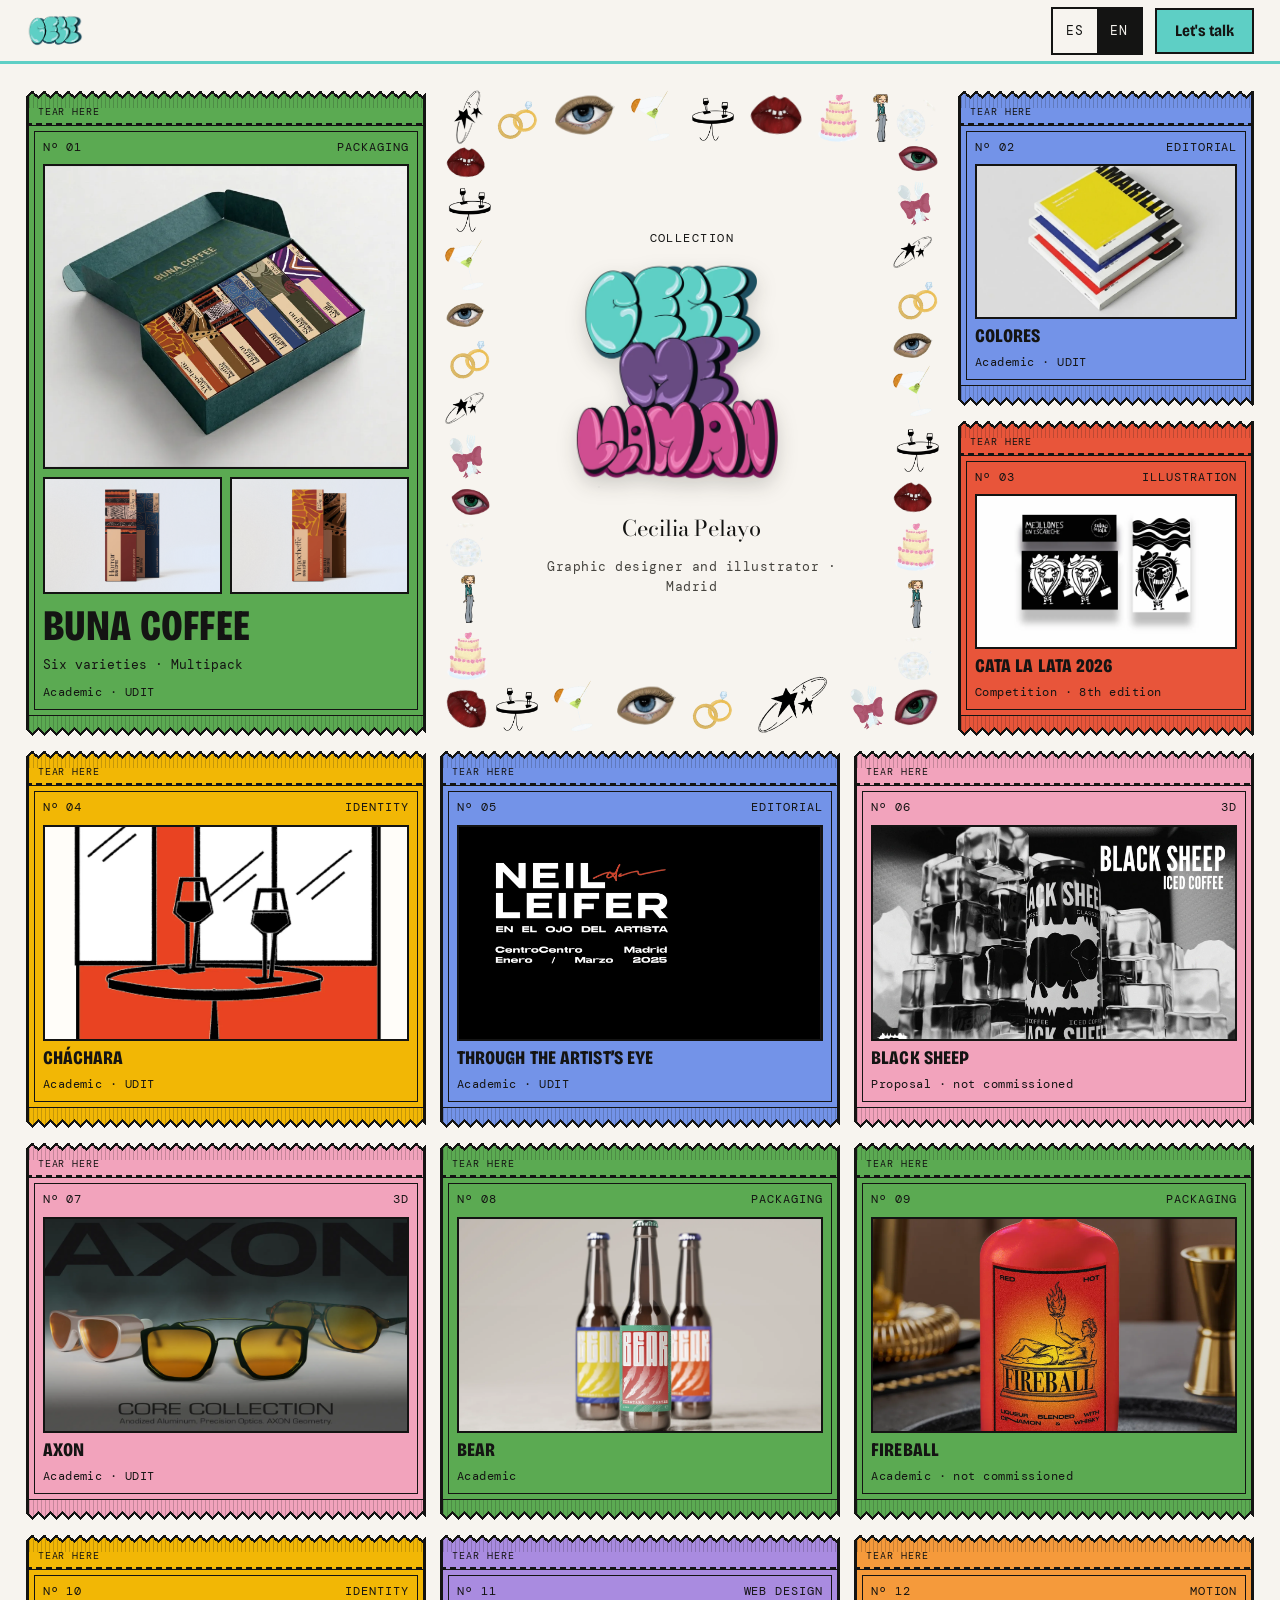
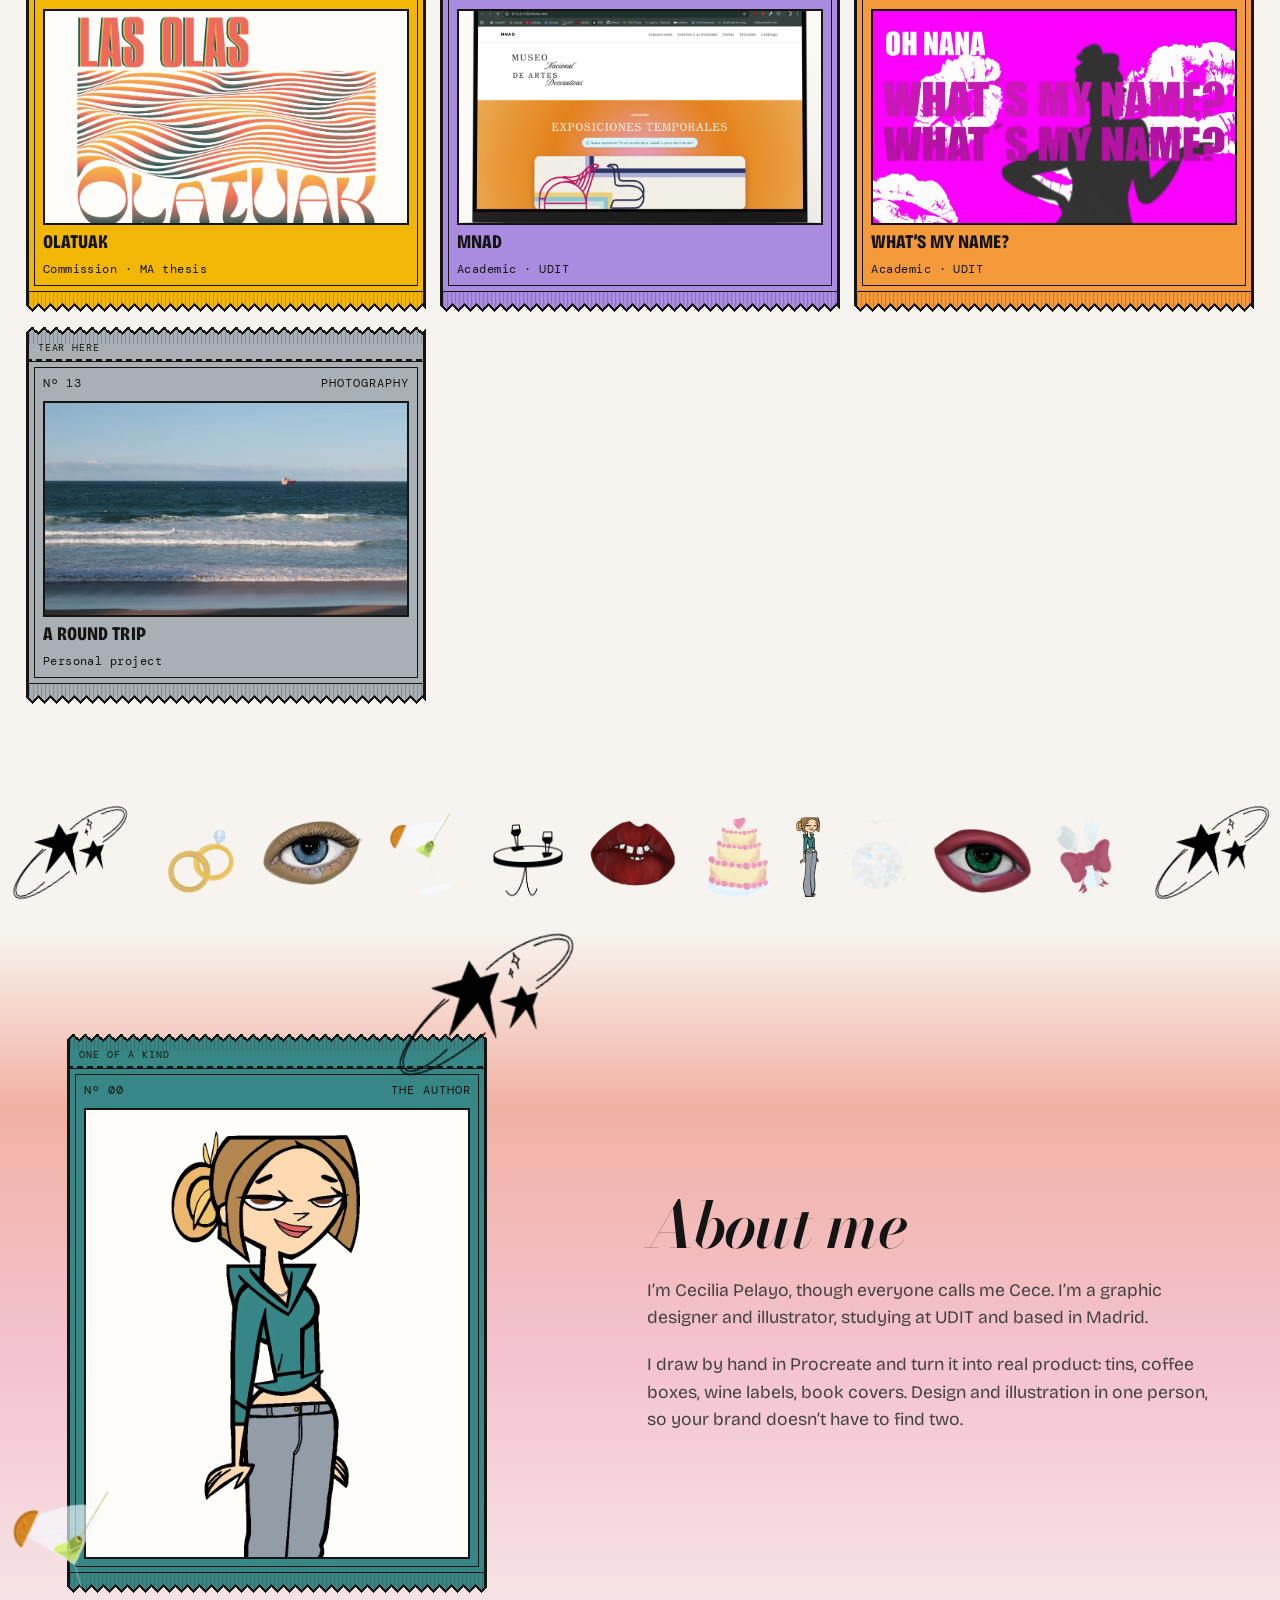
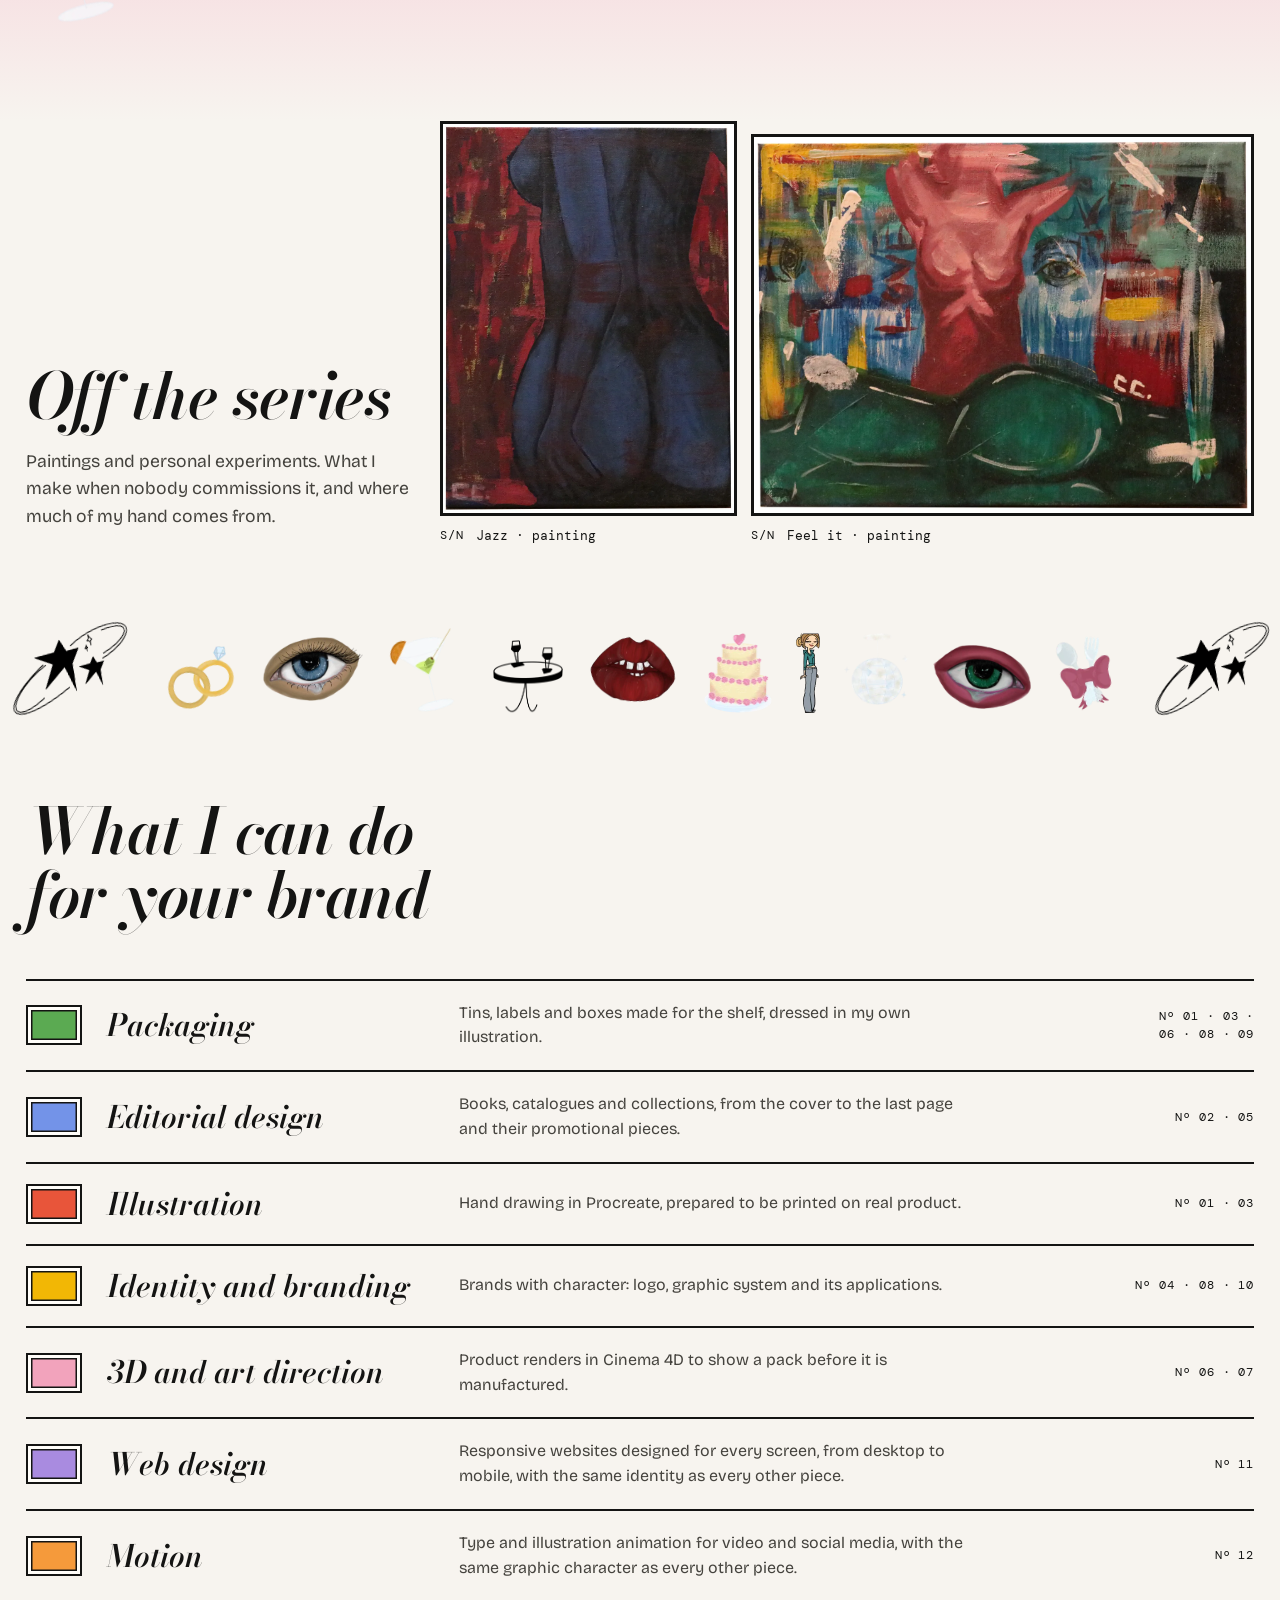
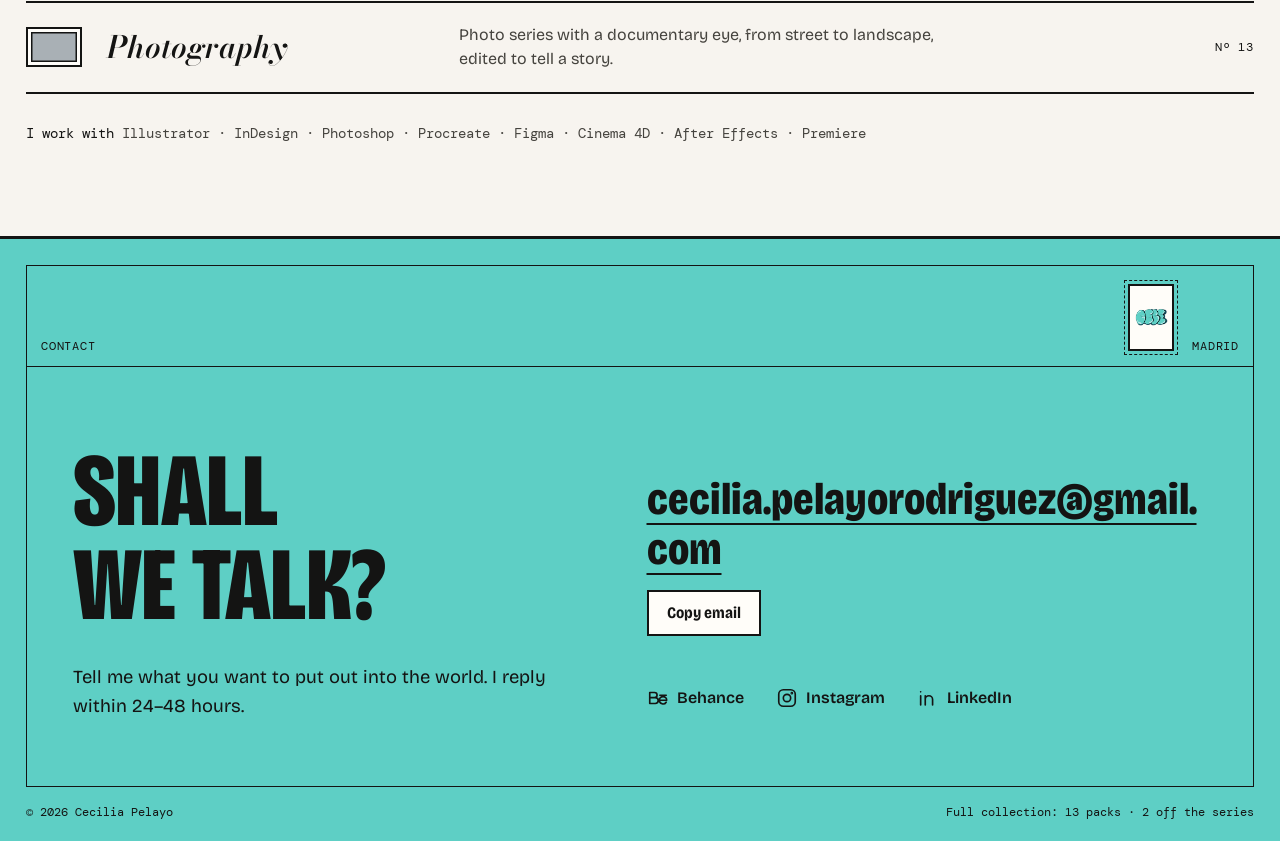
==== commit e423d7ca: "feat(web): añadir el sobre Nº 13 «Un viaje de ida y vuelta» y la disciplina Fotografía Serie fotográ" ====
--- a/index.html
+++ b/index.html
@@ -225,6 +225,19 @@
       </span></span>
       <span class="pack-strip" aria-hidden="true"><span data-i18n="pk.tear">Abrir por aquí</span></span>
     </button>
+
+    <!-- Nº 13 — Un viaje de ida y vuelta (serie fotográfica personal). La portada solo va en el sobre; la galería es el recorrido de 12 -->
+    <button type="button" class="pack ink-foto" data-project="viaje"
+            data-images="assets/img/un-viaje-de-ida-y-vuelta/1.webp|assets/img/un-viaje-de-ida-y-vuelta/2.webp|assets/img/un-viaje-de-ida-y-vuelta/3.webp|assets/img/un-viaje-de-ida-y-vuelta/4.webp|assets/img/un-viaje-de-ida-y-vuelta/5.webp|assets/img/un-viaje-de-ida-y-vuelta/6.webp|assets/img/un-viaje-de-ida-y-vuelta/7.webp|assets/img/un-viaje-de-ida-y-vuelta/8.webp|assets/img/un-viaje-de-ida-y-vuelta/9.webp|assets/img/un-viaje-de-ida-y-vuelta/10.webp|assets/img/un-viaje-de-ida-y-vuelta/11.webp|assets/img/un-viaje-de-ida-y-vuelta/12.webp">
+      <span class="pack-cromos" aria-hidden="true"></span>
+      <span class="pack-body"><span class="pack-face">
+        <span class="pack-head"><span class="serial">Nº 13</span><span data-i18n="d.foto">Fotografía</span></span>
+        <span class="pack-frame"><img src="assets/img/un-viaje-de-ida-y-vuelta/cover.webp" alt="" loading="lazy" /></span>
+        <span class="pack-title" data-i18n="p.viaje.short">Un viaje de ida y vuelta</span>
+        <span class="pack-ctx" data-i18n="p.viaje.ctx">Proyecto personal</span>
+      </span></span>
+      <span class="pack-strip" aria-hidden="true"><span data-i18n="pk.tear">Abrir por aquí</span></span>
+    </button>
   </section>
 
   <!-- Cenefa: motivos de Cecilia, los coloca main.js -->
@@ -320,6 +333,12 @@
         <p data-i18n="svc.motion.p">Animación de tipografía e ilustración para vídeo y redes, con el mismo carácter gráfico que el resto de piezas.</p>
         <span class="svc-refs serial">Nº 12</span>
       </li>
+      <li class="svc ink-foto">
+        <span class="svc-swatch" aria-hidden="true"></span>
+        <h3 data-i18n="svc.foto.t">Fotografía</h3>
+        <p data-i18n="svc.foto.p">Series fotográficas con mirada documental, de la calle al paisaje, editadas para contar una historia.</p>
+        <span class="svc-refs serial">Nº 13</span>
+      </li>
     </ul>
     <p class="tools"><span data-i18n="svc.tools">Trabajo con</span> Illustrator · InDesign · Photoshop · Procreate · Figma · Cinema 4D · After Effects · Premiere</p>
   </section>
@@ -333,7 +352,7 @@
     <p class="contact-head">
       <span data-i18n="ct.head">Contacto</span>
       <span class="contact-end">
-        <span class="contact-slot" aria-hidden="true"><span class="serial">Nº 13</span><span class="contact-cromo"><img src="assets/img/brand/logo.webp" alt="" width="1000" height="695" loading="lazy" /></span></span>
+        <span class="contact-slot" aria-hidden="true"><span class="serial">Nº 14</span><span class="contact-cromo"><img src="assets/img/brand/logo.webp" alt="" width="1000" height="695" loading="lazy" /></span></span>
         <span>Madrid</span>
       </span>
     </p>
--- a/assets/css/style.css
+++ b/assets/css/style.css
@@ -16,6 +16,7 @@
   --pink:    #F2A3BC;   /* rosa · 3D */
   --lilac:   #A98BE0;   /* lila · diseño web */
   --tangerine: #F59A3B; /* naranja mandarina · motion */
+  --silver:  #A9B0B5;   /* gris plata · fotografía */
   --turq:    #5ECFC5;   /* turquesa del logo: acciones, progreso de la barra y banda de contacto */
 
   --display: 'Bodoni Moda', 'Didot', serif;
@@ -40,6 +41,7 @@
 .ink-3d          { --field: var(--pink); }
 .ink-web         { --field: var(--lilac); }
 .ink-motion      { --field: var(--tangerine); }
+.ink-foto        { --field: var(--silver); }
 
 /* ── Base ── */
 *, *::before, *::after { box-sizing: border-box; margin: 0; padding: 0; }
@@ -213,6 +215,7 @@
 .pack[data-project="olatuak"]   { grid-column: 1 / 5;   grid-row: 5; }
 .pack[data-project="museo"]     { grid-column: 5 / 9;   grid-row: 5; }
 .pack[data-project="lyric"]     { grid-column: 9 / 13;  grid-row: 5; }
+.pack[data-project="viaje"]     { grid-column: 1 / 5;   grid-row: 6; }
 
 /* ── Portada del álbum ── */
 .master {
@@ -1114,6 +1117,7 @@
 .motion .pack[data-project="olatuak"]    { animation-delay: 0.72s; }
 .motion .pack[data-project="museo"]      { animation-delay: 0.78s; }
 .motion .pack[data-project="lyric"]      { animation-delay: 0.84s; }
+.motion .pack[data-project="viaje"]      { animation-delay: 0.9s; }
 .motion .drawer[open],
 .motion .drawer[open]::backdrop { animation: fade-in 0.34s ease-out; }
 
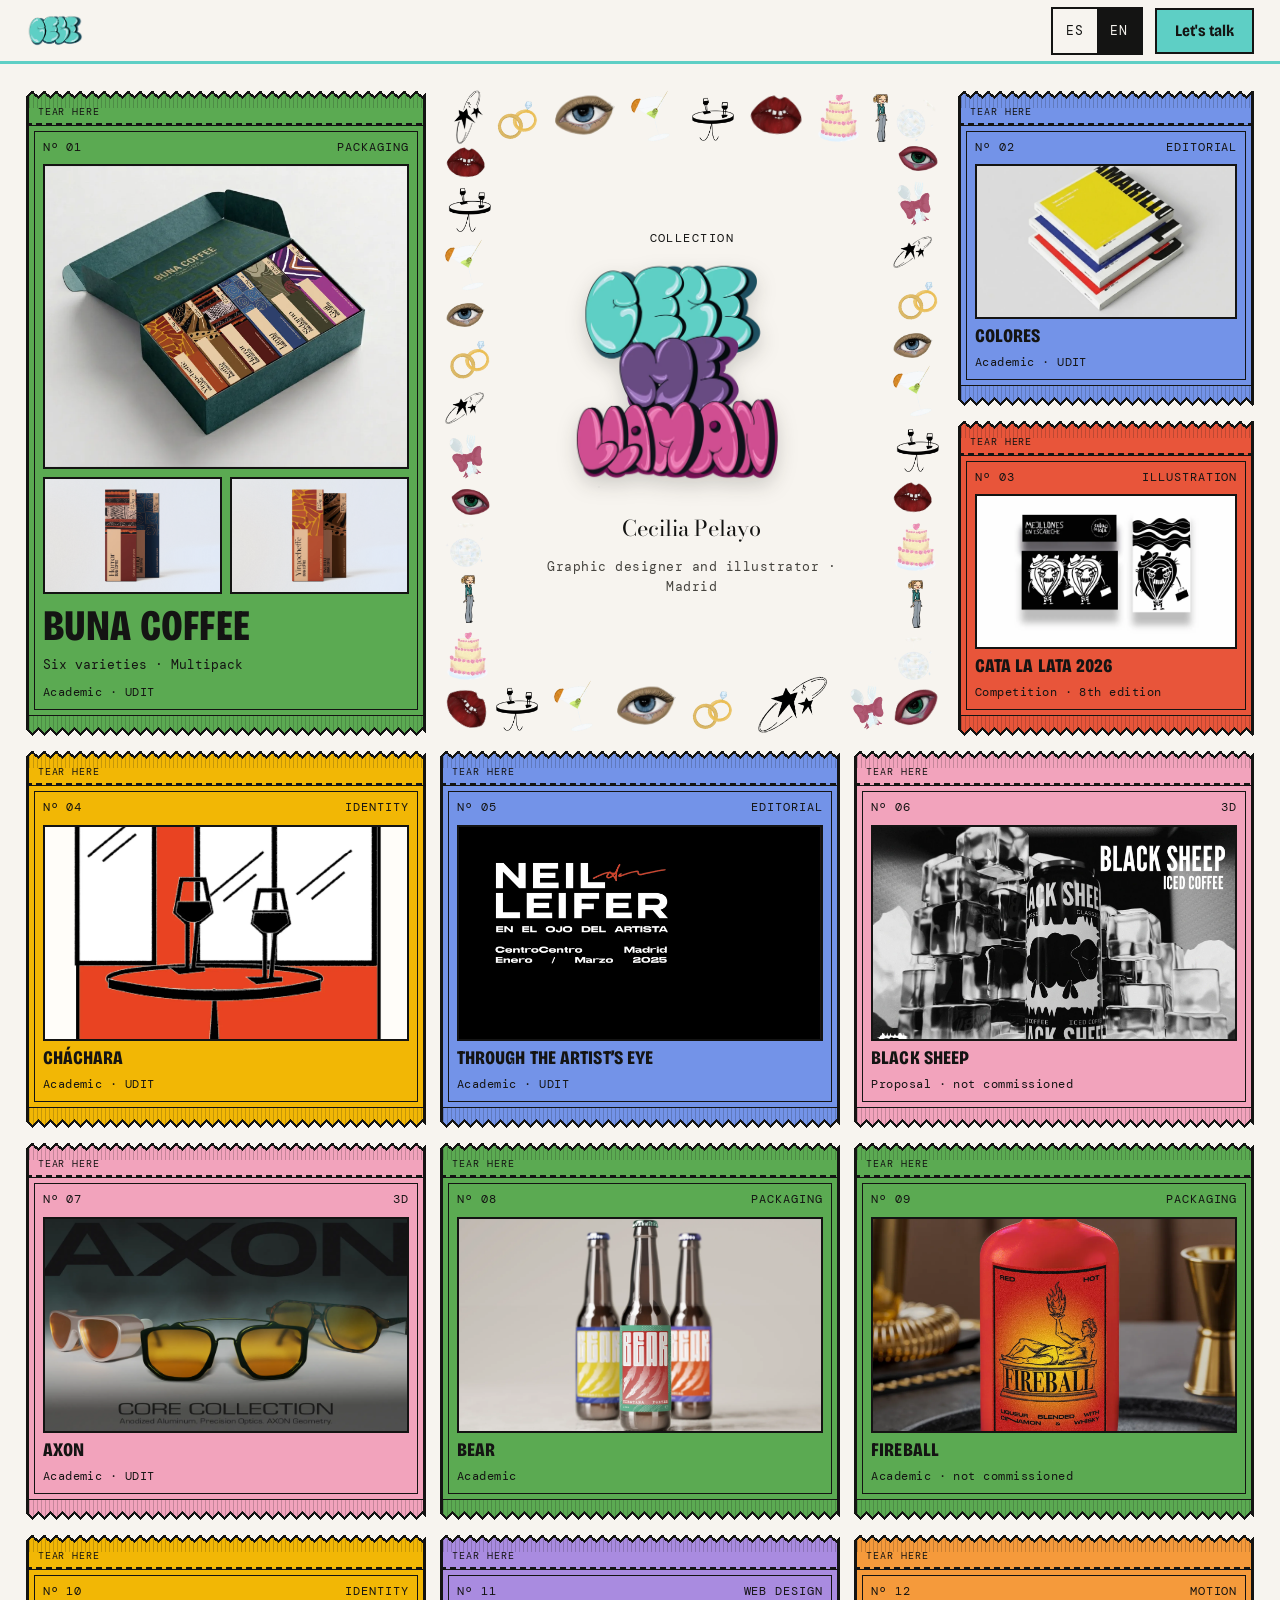
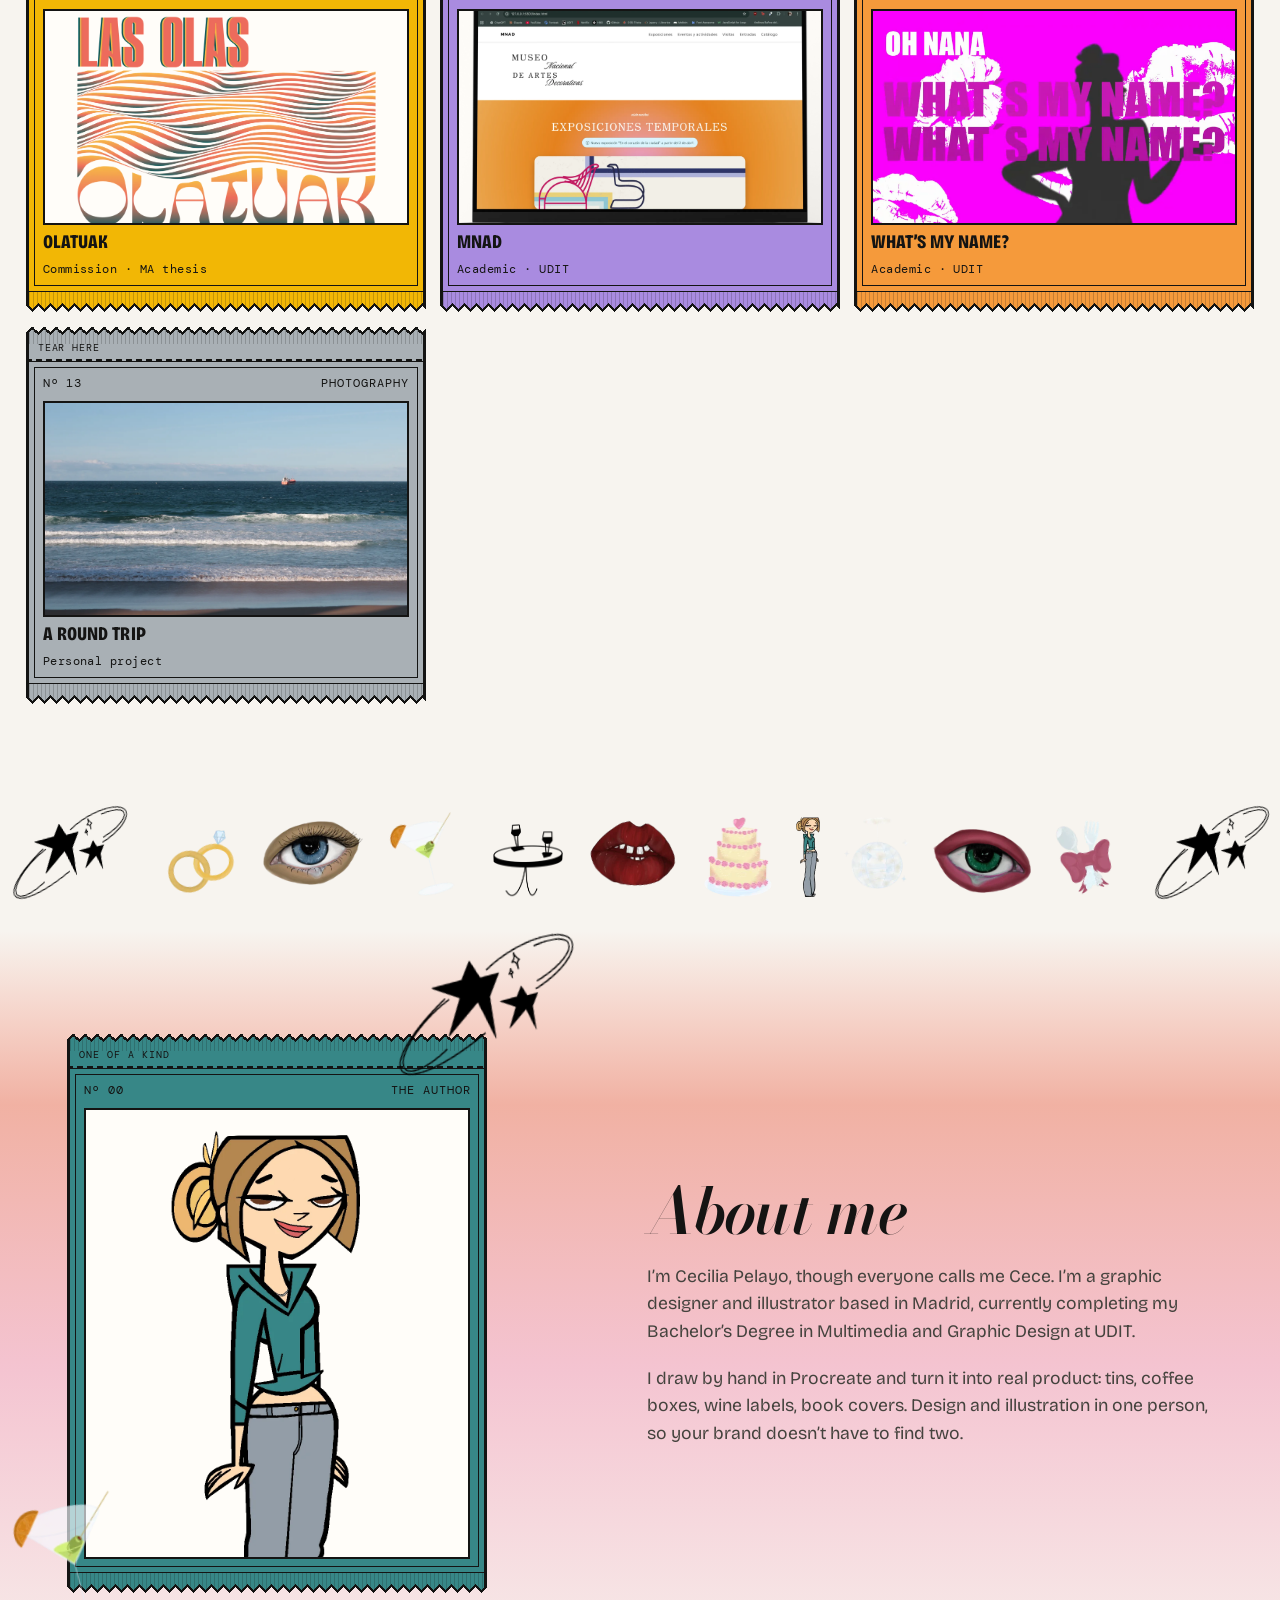
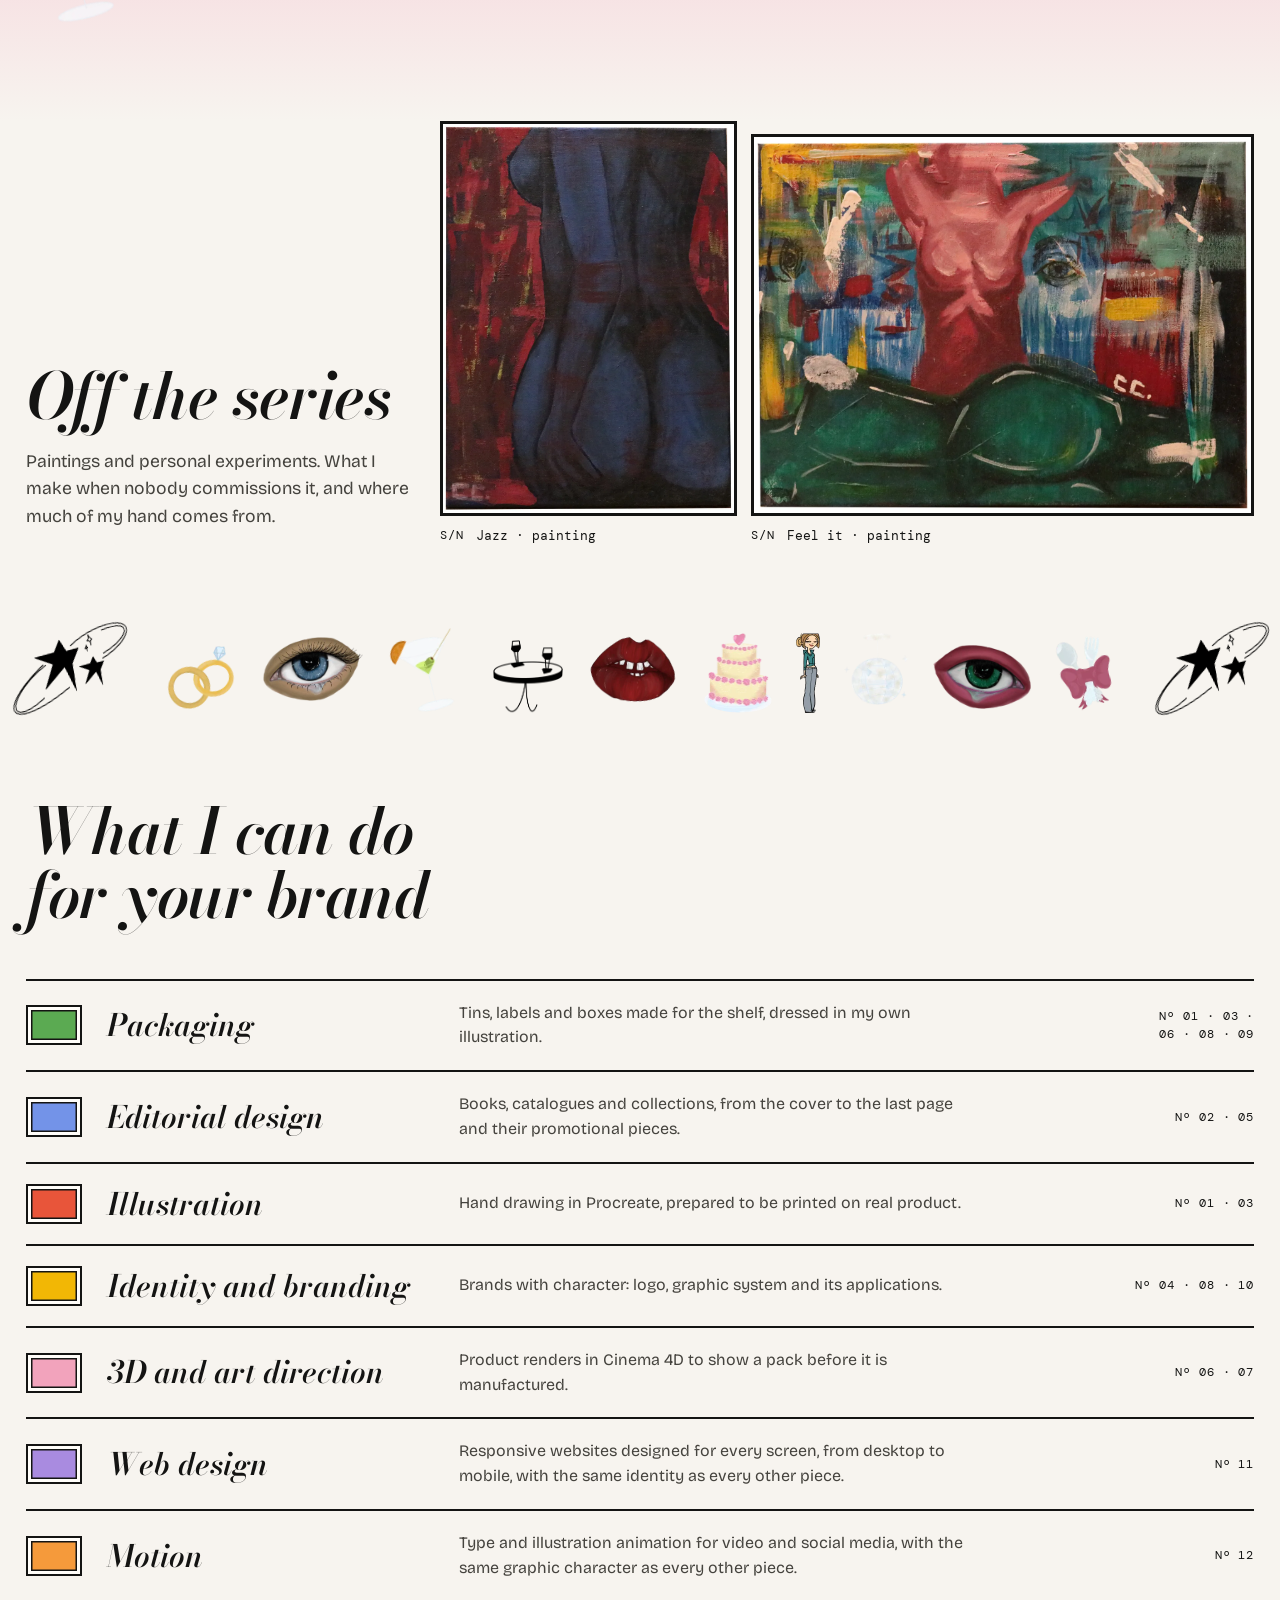
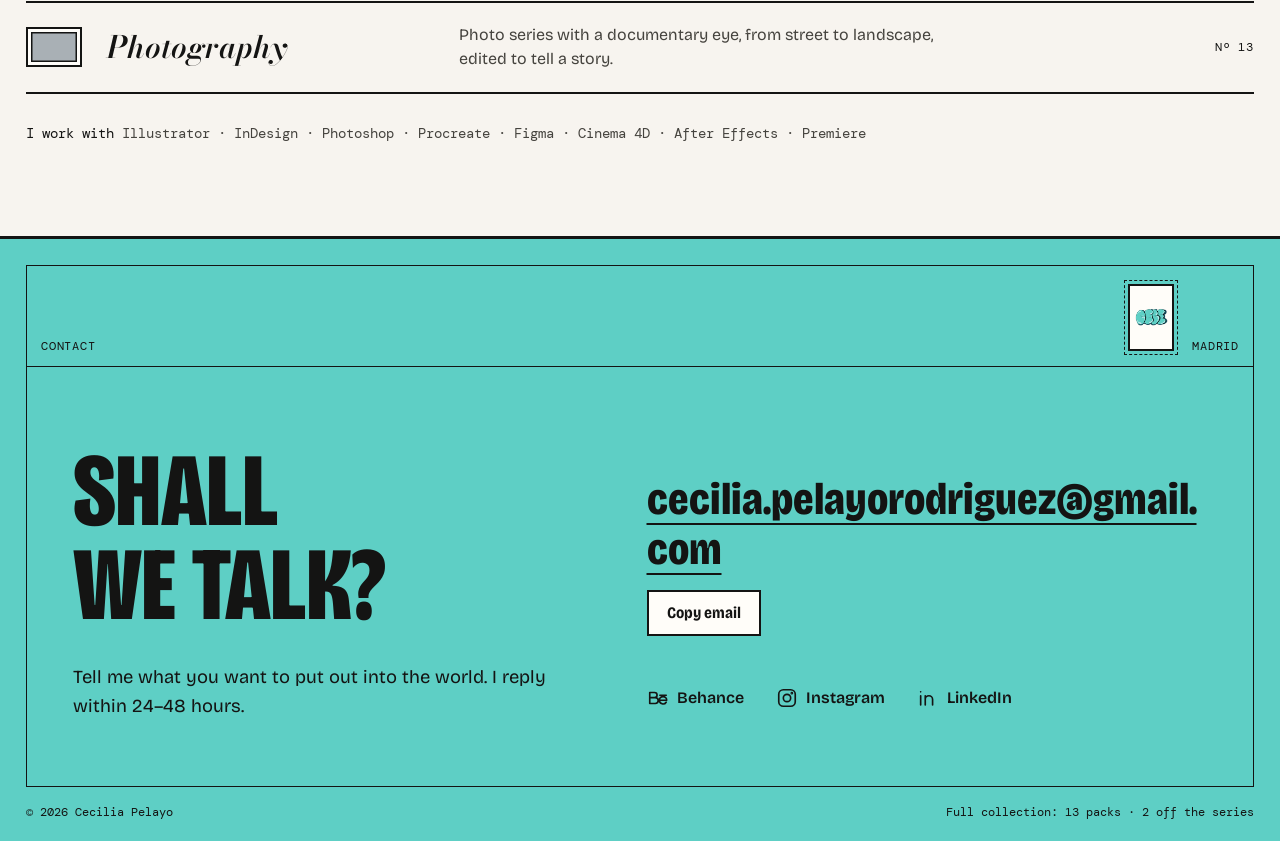
==== commit c1eb6fb1: "fix(web): nombrar el grado de UDIT en «Sobre mí» La presentación decía solo que se forma en UDIT. Ah" ====
--- a/index.html
+++ b/index.html
@@ -260,7 +260,7 @@
     </div>
     <div class="about-text">
       <h2 class="display" id="about-title" data-i18n="about.title">Sobre mí</h2>
-      <p data-i18n="about.p1">Soy Cecilia Pelayo, aunque todo el mundo me llama Cece. Soy diseñadora gráfica e ilustradora, me estoy formando en UDIT y trabajo desde Madrid.</p>
+      <p data-i18n="about.p1">Soy Cecilia Pelayo, aunque todo el mundo me llama Cece. Soy diseñadora gráfica e ilustradora. Estoy realizando mi formación en UDIT, en el Grado en Diseño Multimedia y Gráfico, y trabajo desde Madrid.</p>
       <p data-i18n="about.p2">Dibujo a mano en Procreate y lo convierto en producto real: latas, cajas de café, etiquetas de vino, cubiertas de libro. Diseño e ilustración en una misma persona, para que tu marca no tenga que buscar a dos.</p>
     </div>
   </section>
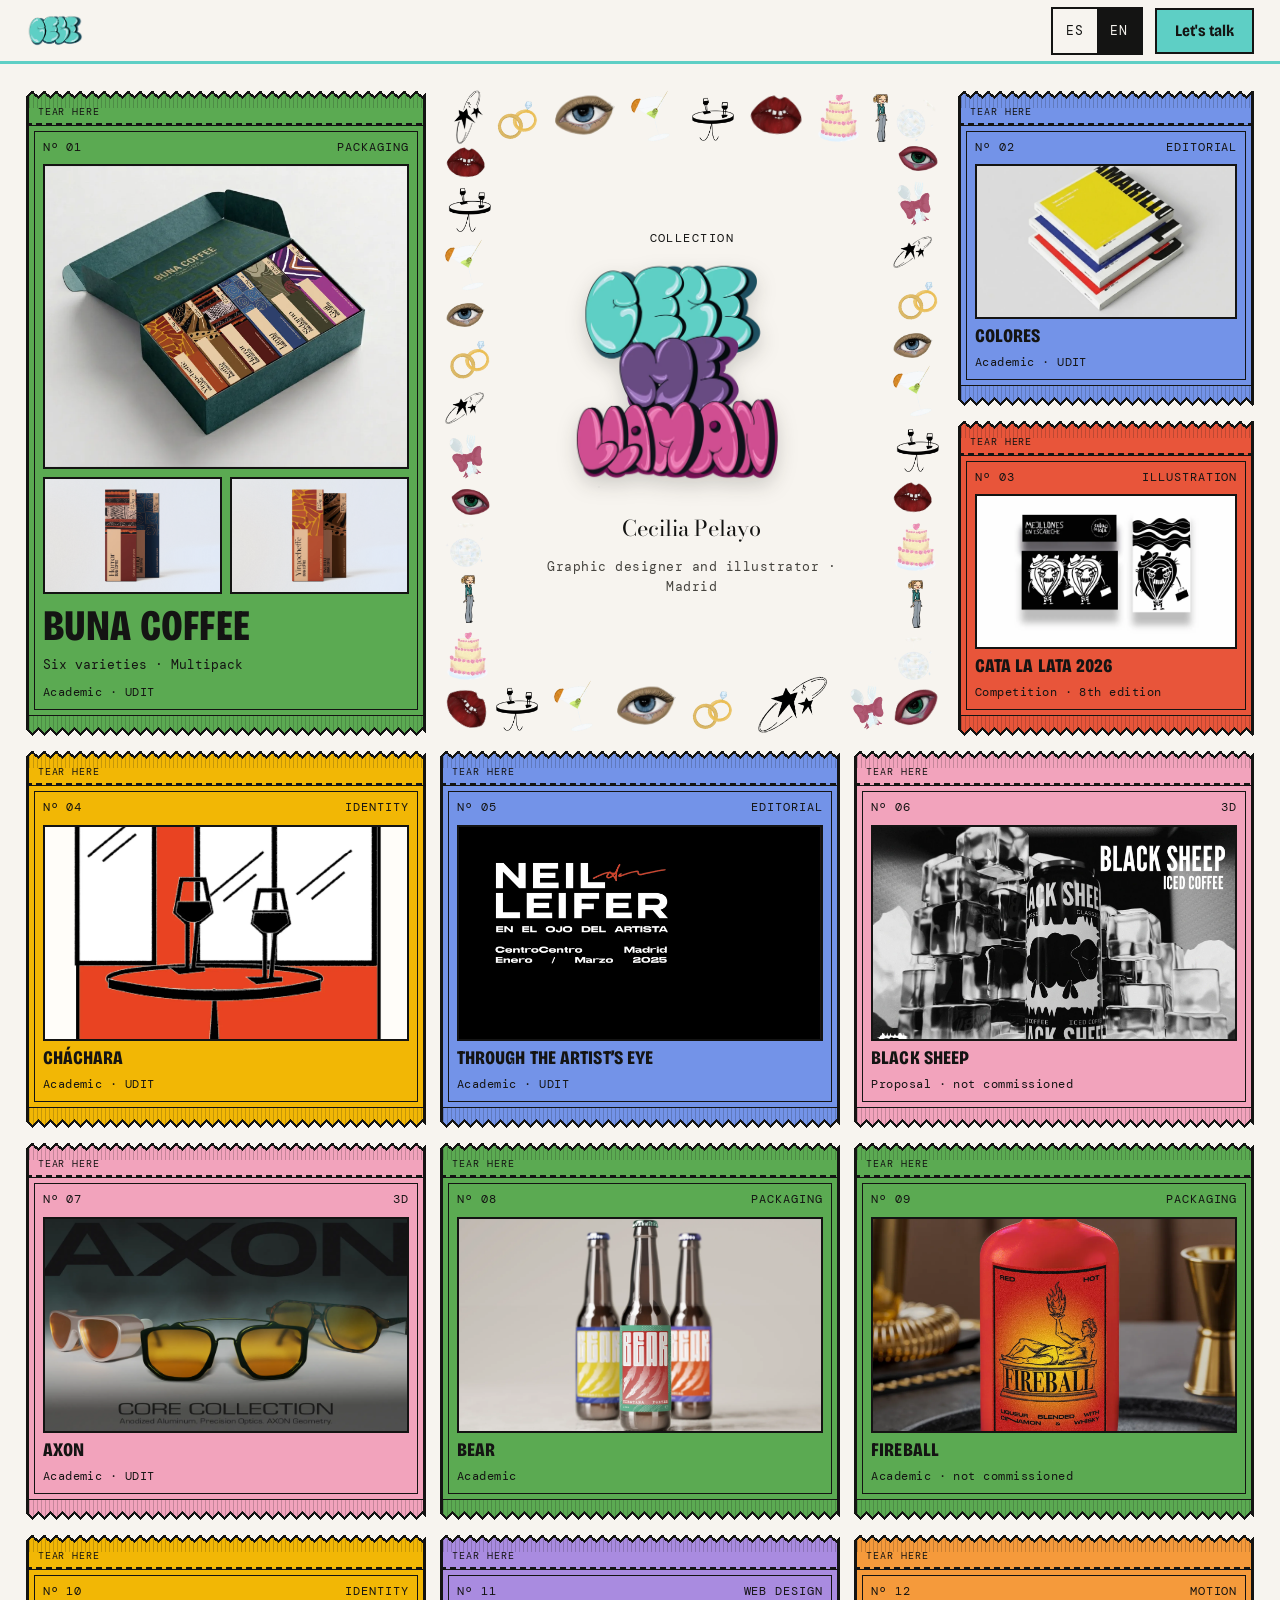
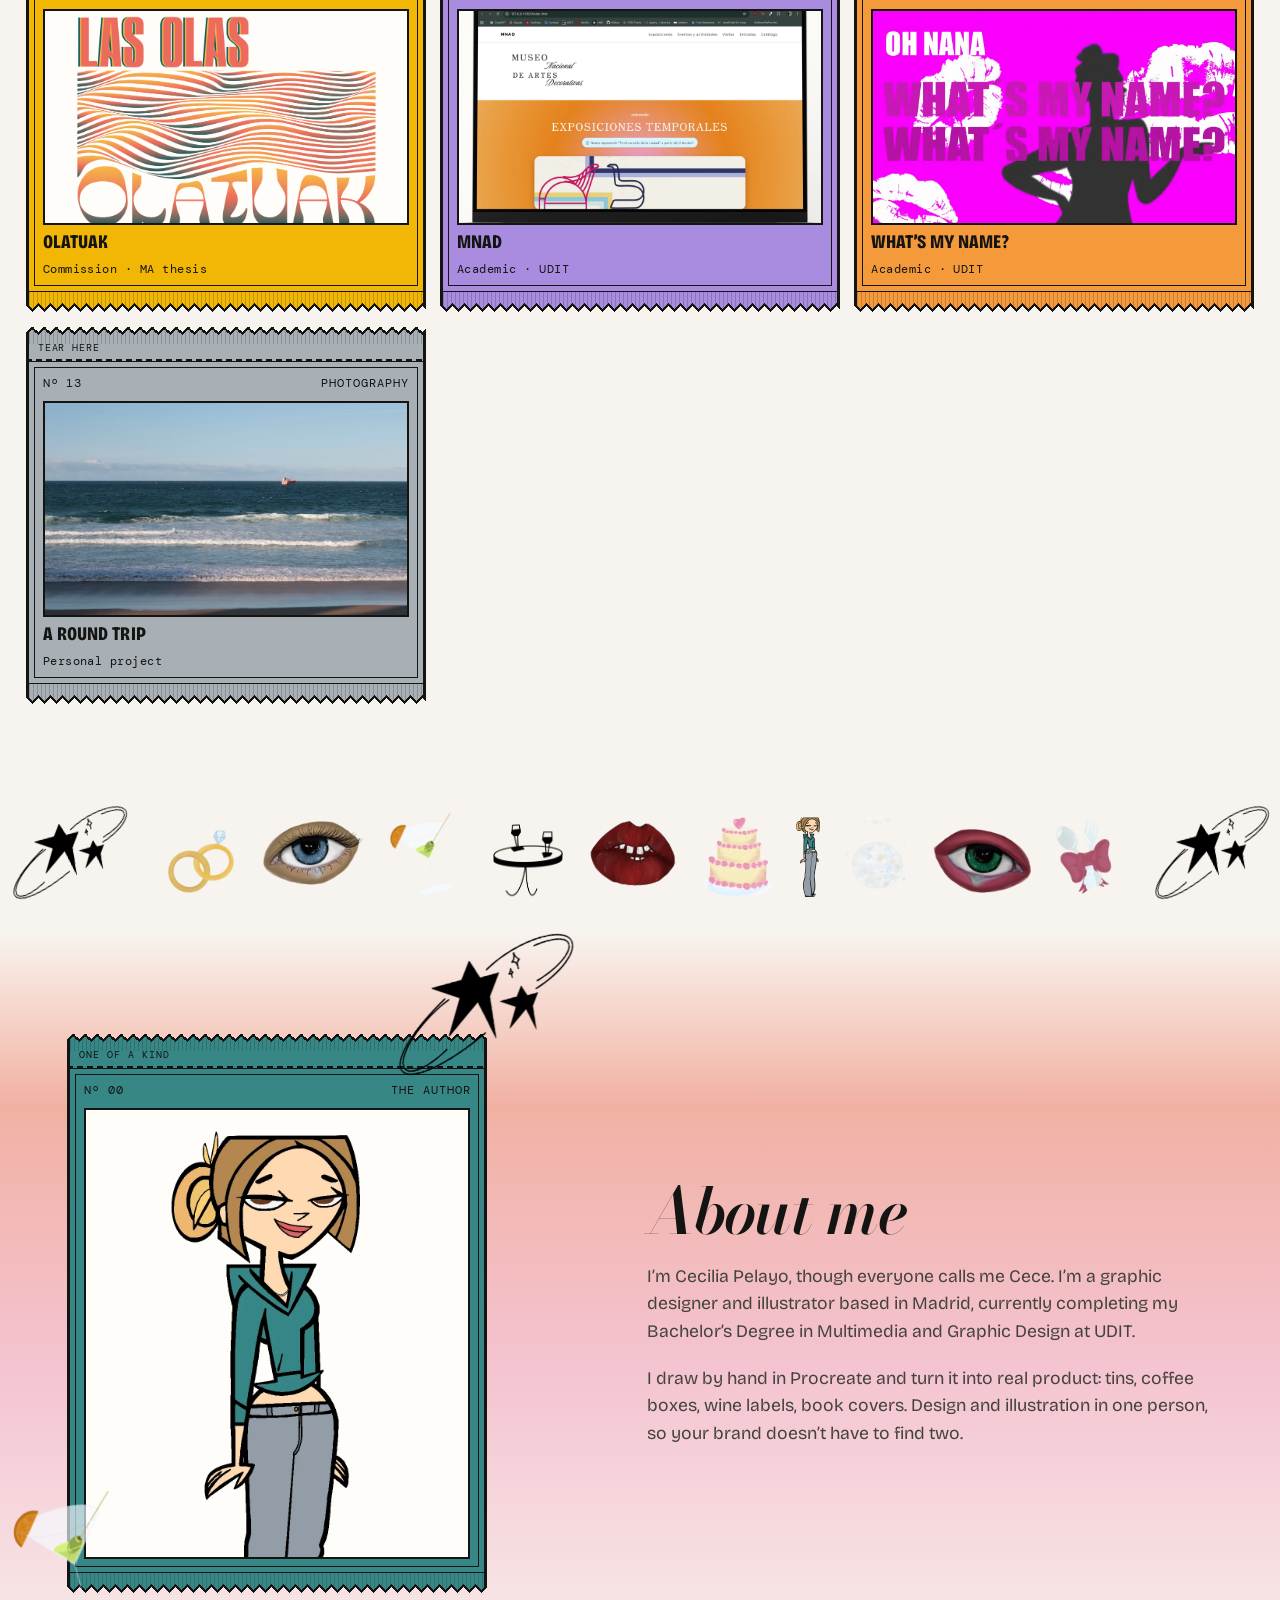
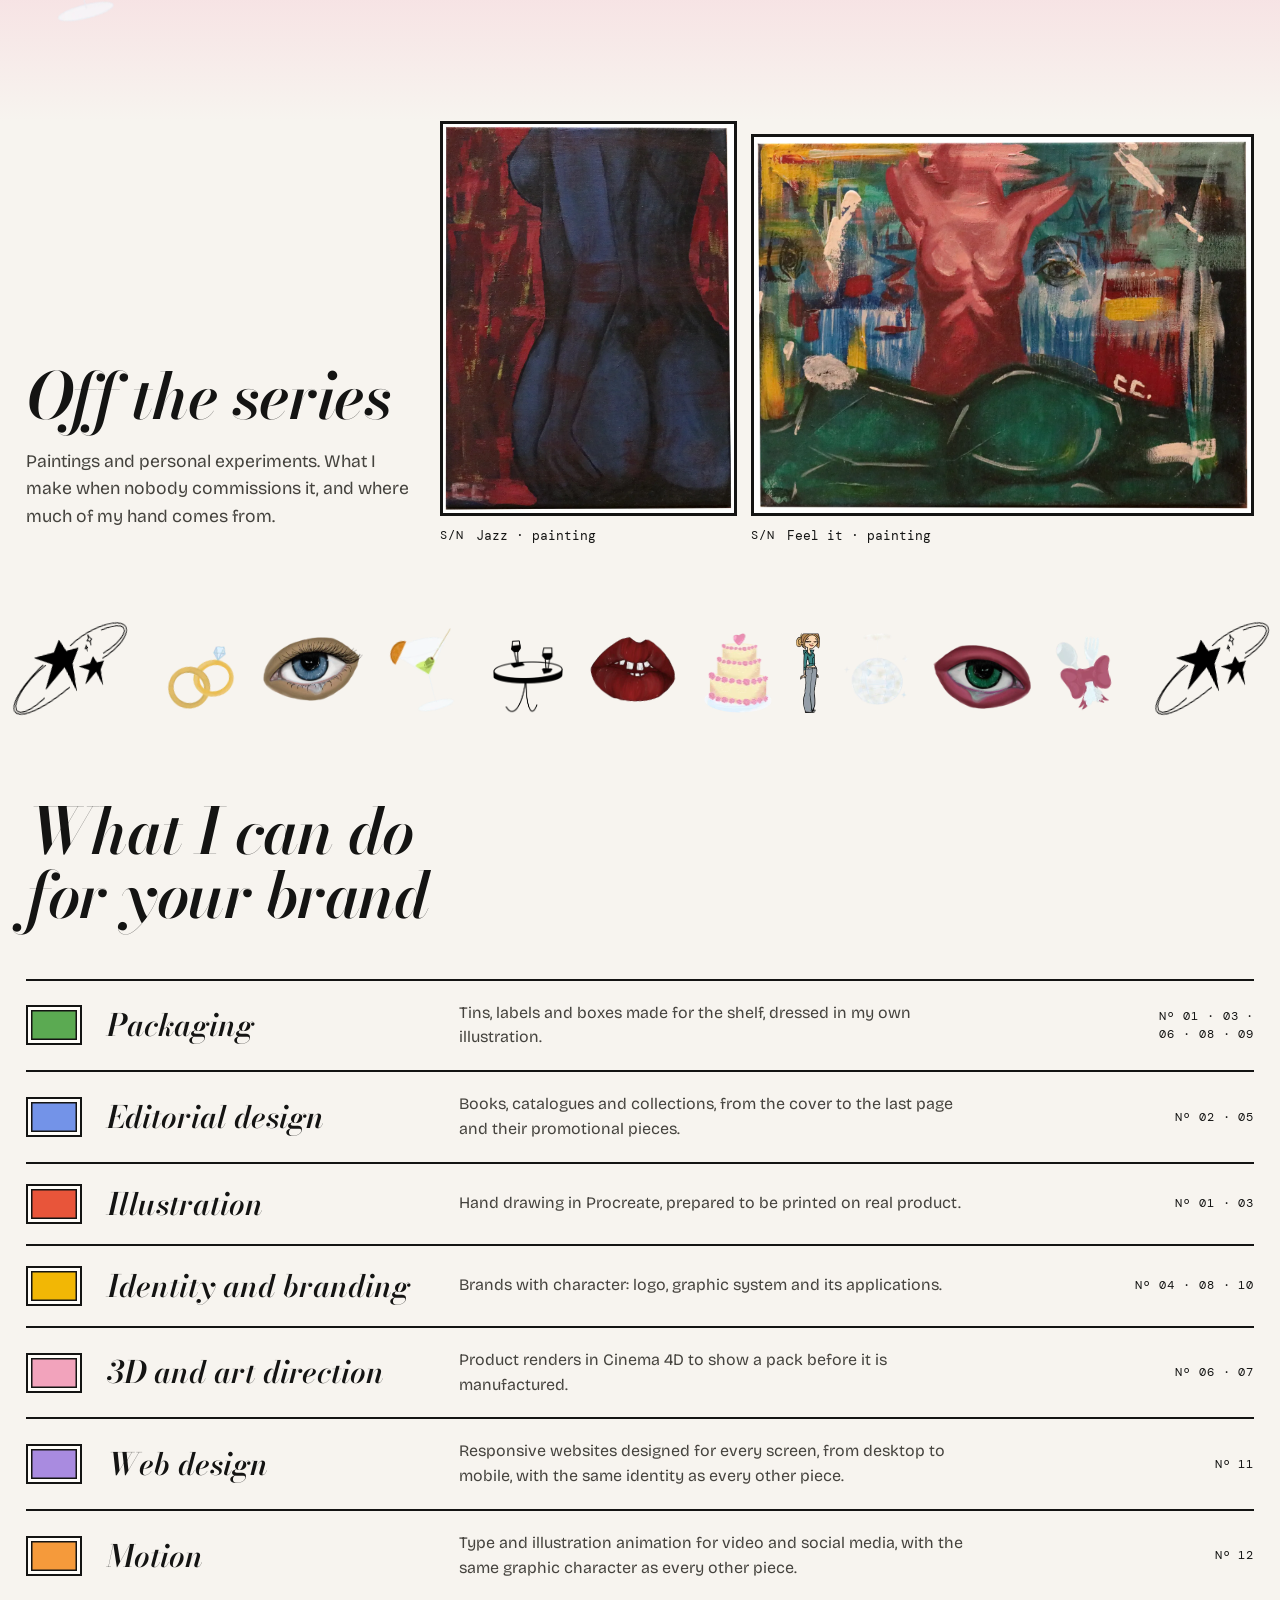
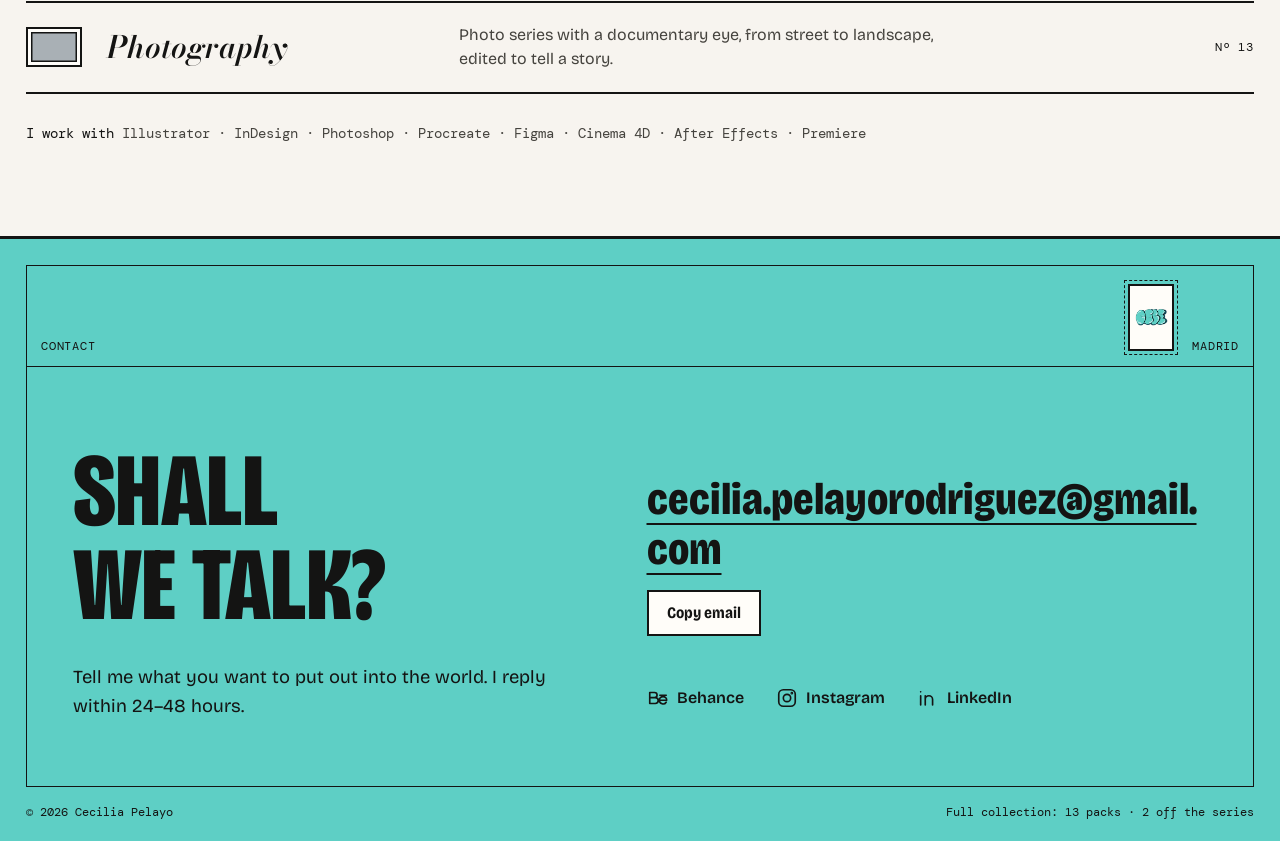
==== commit 74e2b2c0: "feat(web): cambiar el cursor «Ver» de los sobres por el ojo rosa Al pasar el ratón por un sobre de p" ====
--- a/index.html
+++ b/index.html
@@ -415,7 +415,7 @@
   <div class="flight" id="flight" aria-hidden="true"></div>
 </dialog>
 
-<!-- Cursor «Ver» solo sobre los sobres -->
+<!-- Cursor ojo solo sobre los sobres -->
 <div class="look" id="look" aria-hidden="true"></div>
 
 <script src="assets/js/i18n.js"></script>
--- a/assets/css/style.css
+++ b/assets/css/style.css
@@ -553,7 +553,7 @@
   font-variant-numeric: tabular-nums;
 }
 
-/* Cursor «Ver» */
+/* Cursor ojo: el ojo rosa de las cenefas, centrado en la punta del ratón */
 @media (hover: hover) and (pointer: fine) {
   .pack { cursor: none; }
 }
@@ -562,17 +562,12 @@
   top: 0;
   left: 0;
   z-index: 150;
-  width: 76px;
-  height: 76px;
-  margin: -38px 0 0 -38px;
-  display: grid;
-  place-items: center;
-  border-radius: 50%;
-  background: var(--turq);
-  border: 2px solid var(--ink);
-  font-family: var(--sans);
-  font-weight: 700;
-  font-size: 0.95rem;
+  width: 96px;
+  height: 63px;          /* 96px de ancho con la proporción del motivo (243×160) */
+  margin: -31.5px 0 0 -48px;
+  background: url('../img/motifs/10-pink-eye.webp') center / contain no-repeat;
+  /* Sombra suave para que no se pierda sobre la ilustración del sobre */
+  filter: drop-shadow(0 3px 6px rgb(20 20 19 / 0.35));
   pointer-events: none;
   opacity: 0;
   scale: 0.5;
@@ -683,7 +678,7 @@
   overflow-x: clip;
 }
 /* Sobre de la autora: reutiliza tira, cuerpo, cara y marco de los sobres de proyectos (la base
-   la comparte con .pack), pero no es un botón: sin hover, sin cursor «Ver» y no se abre */
+   la comparte con .pack), pero no es un botón: sin hover, sin cursor ojo y no se abre */
 .about-pack {
   --field: #378787; /* verde azulado de la sudadera de la ilustración: no es tinta de disciplina */
   grid-column: 1 / 6;
